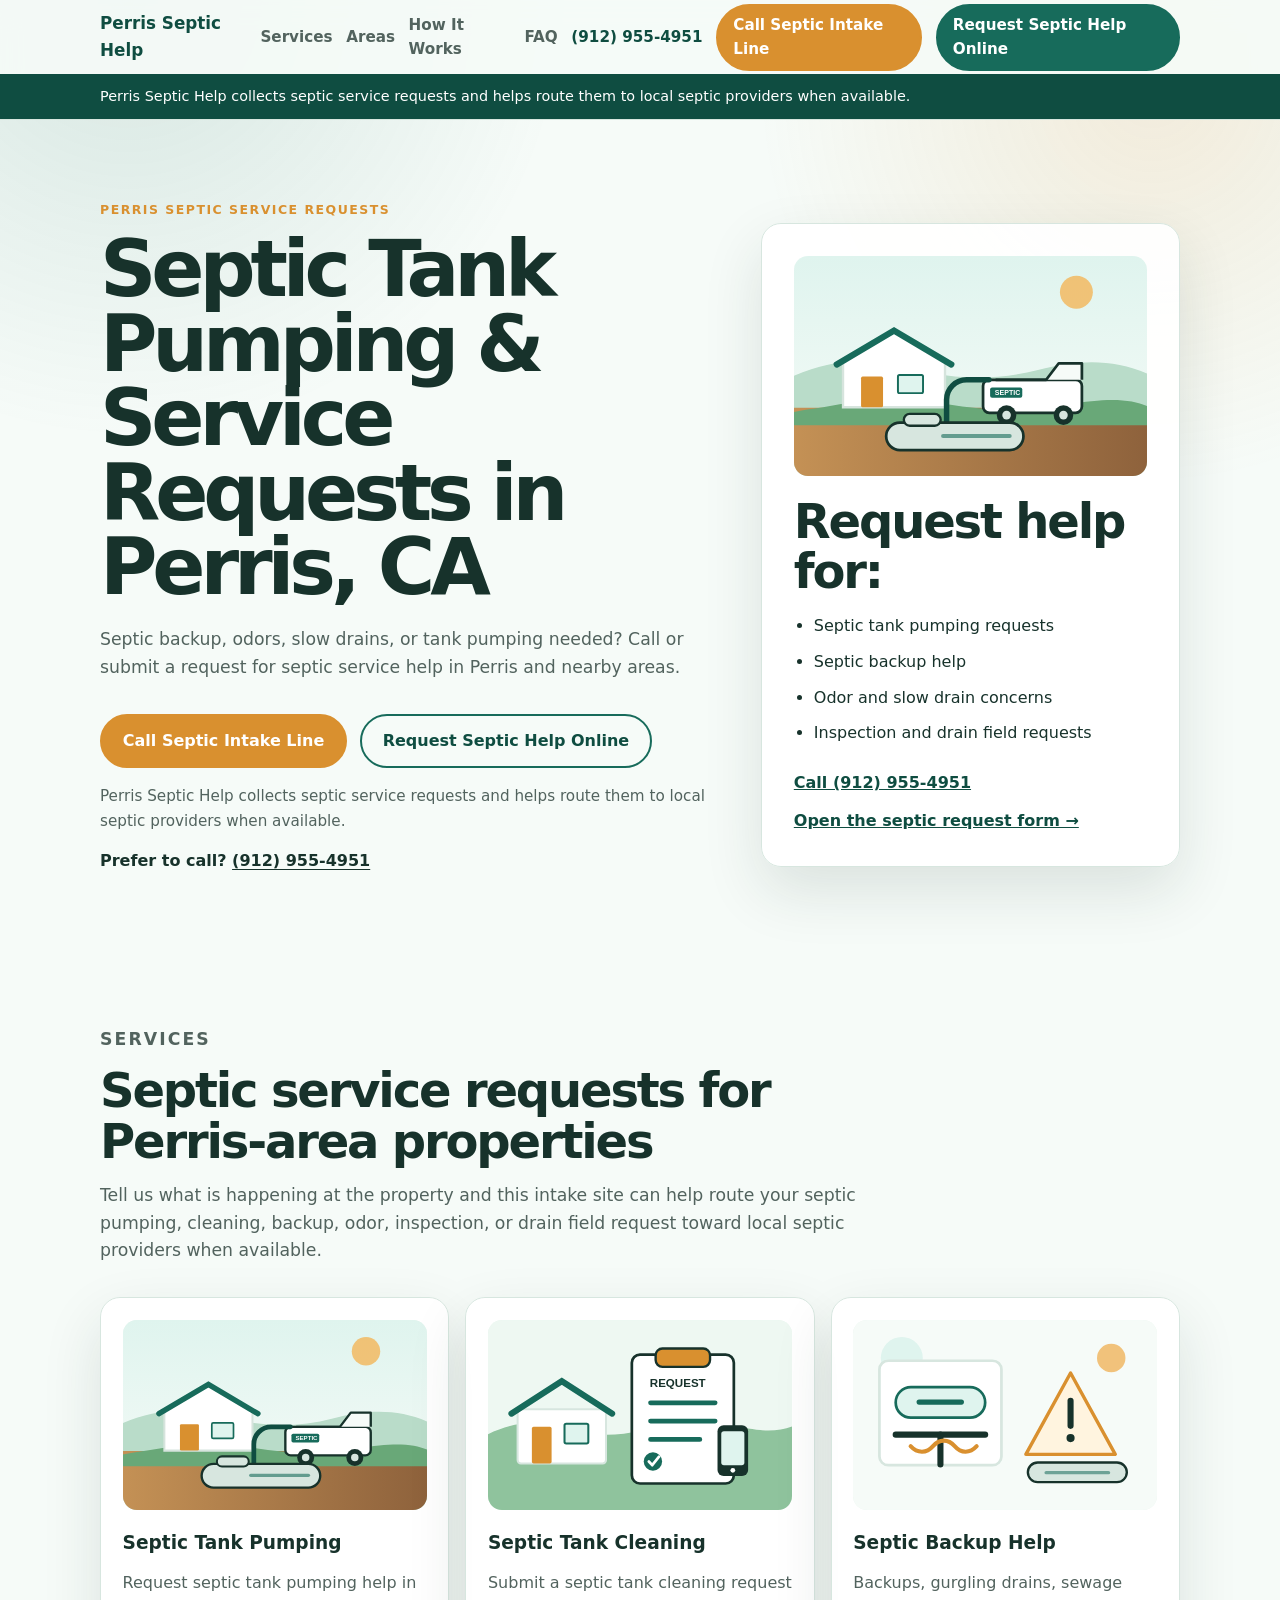
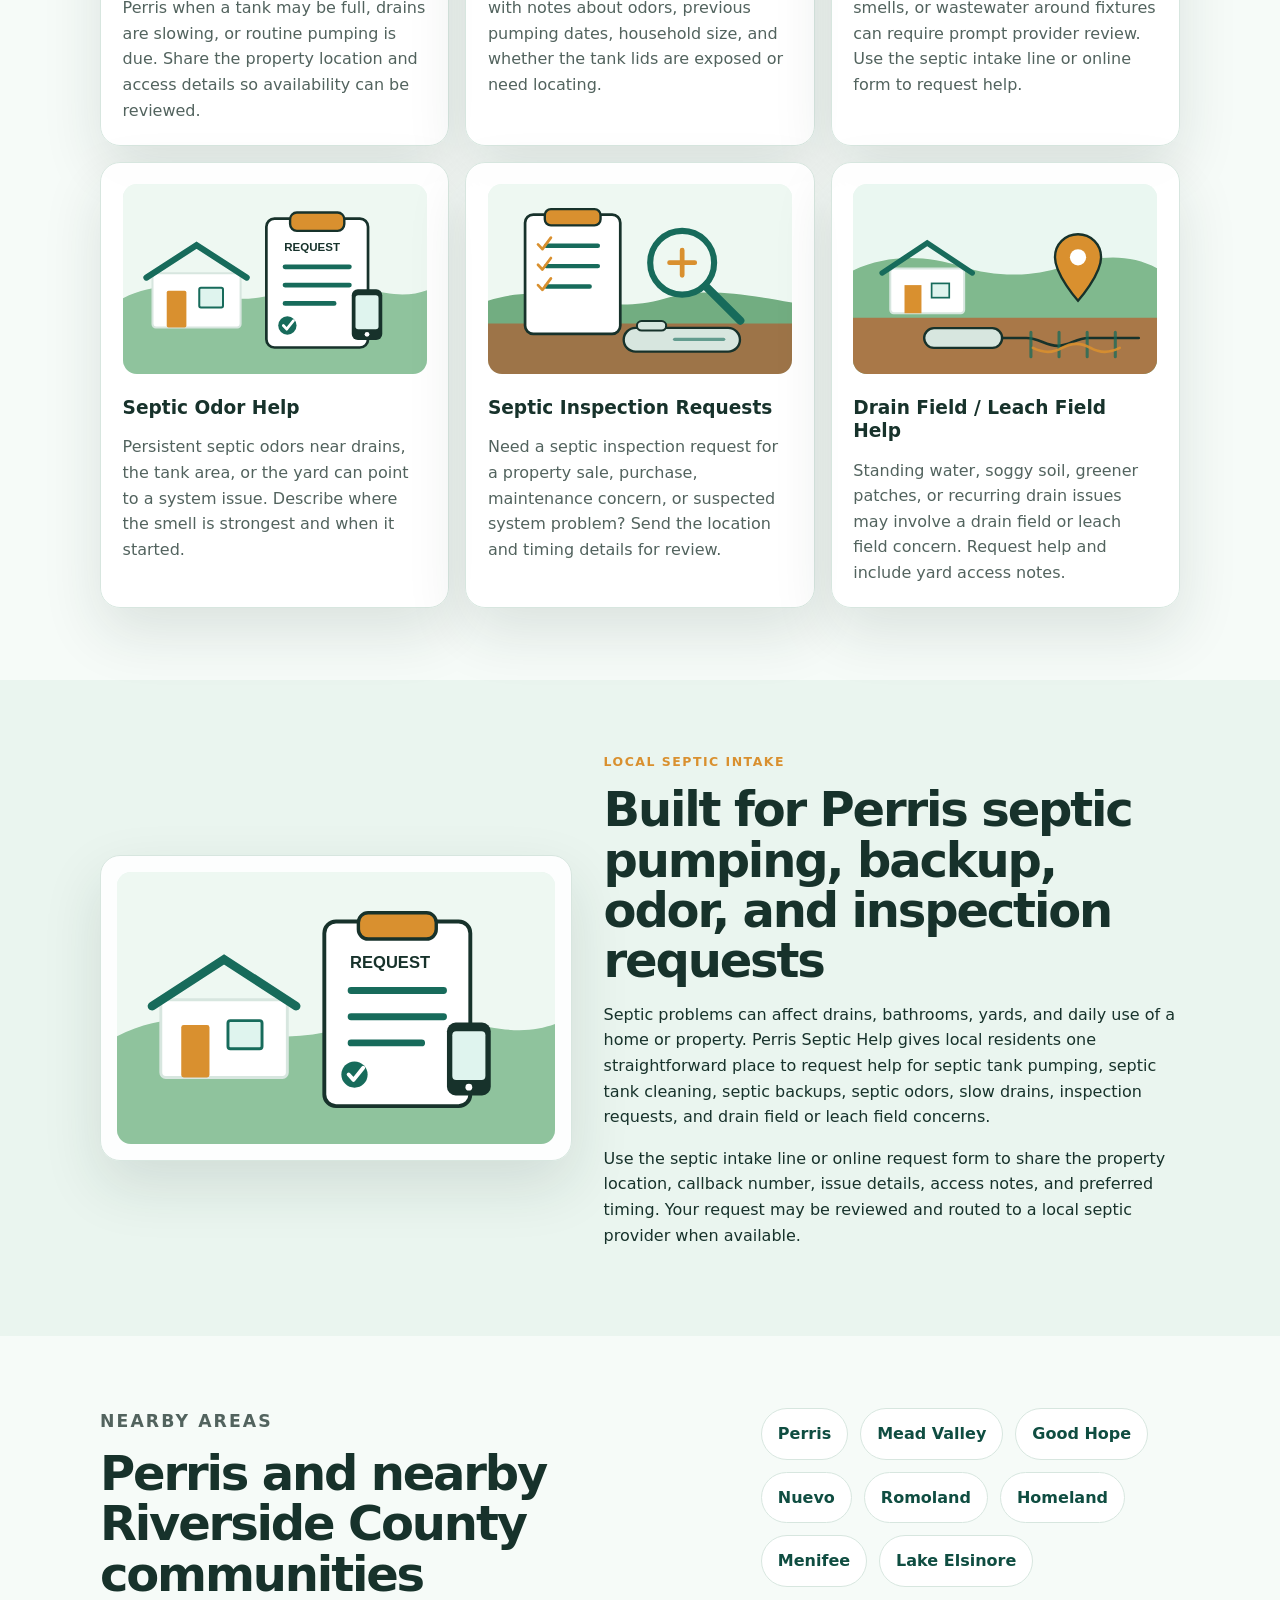
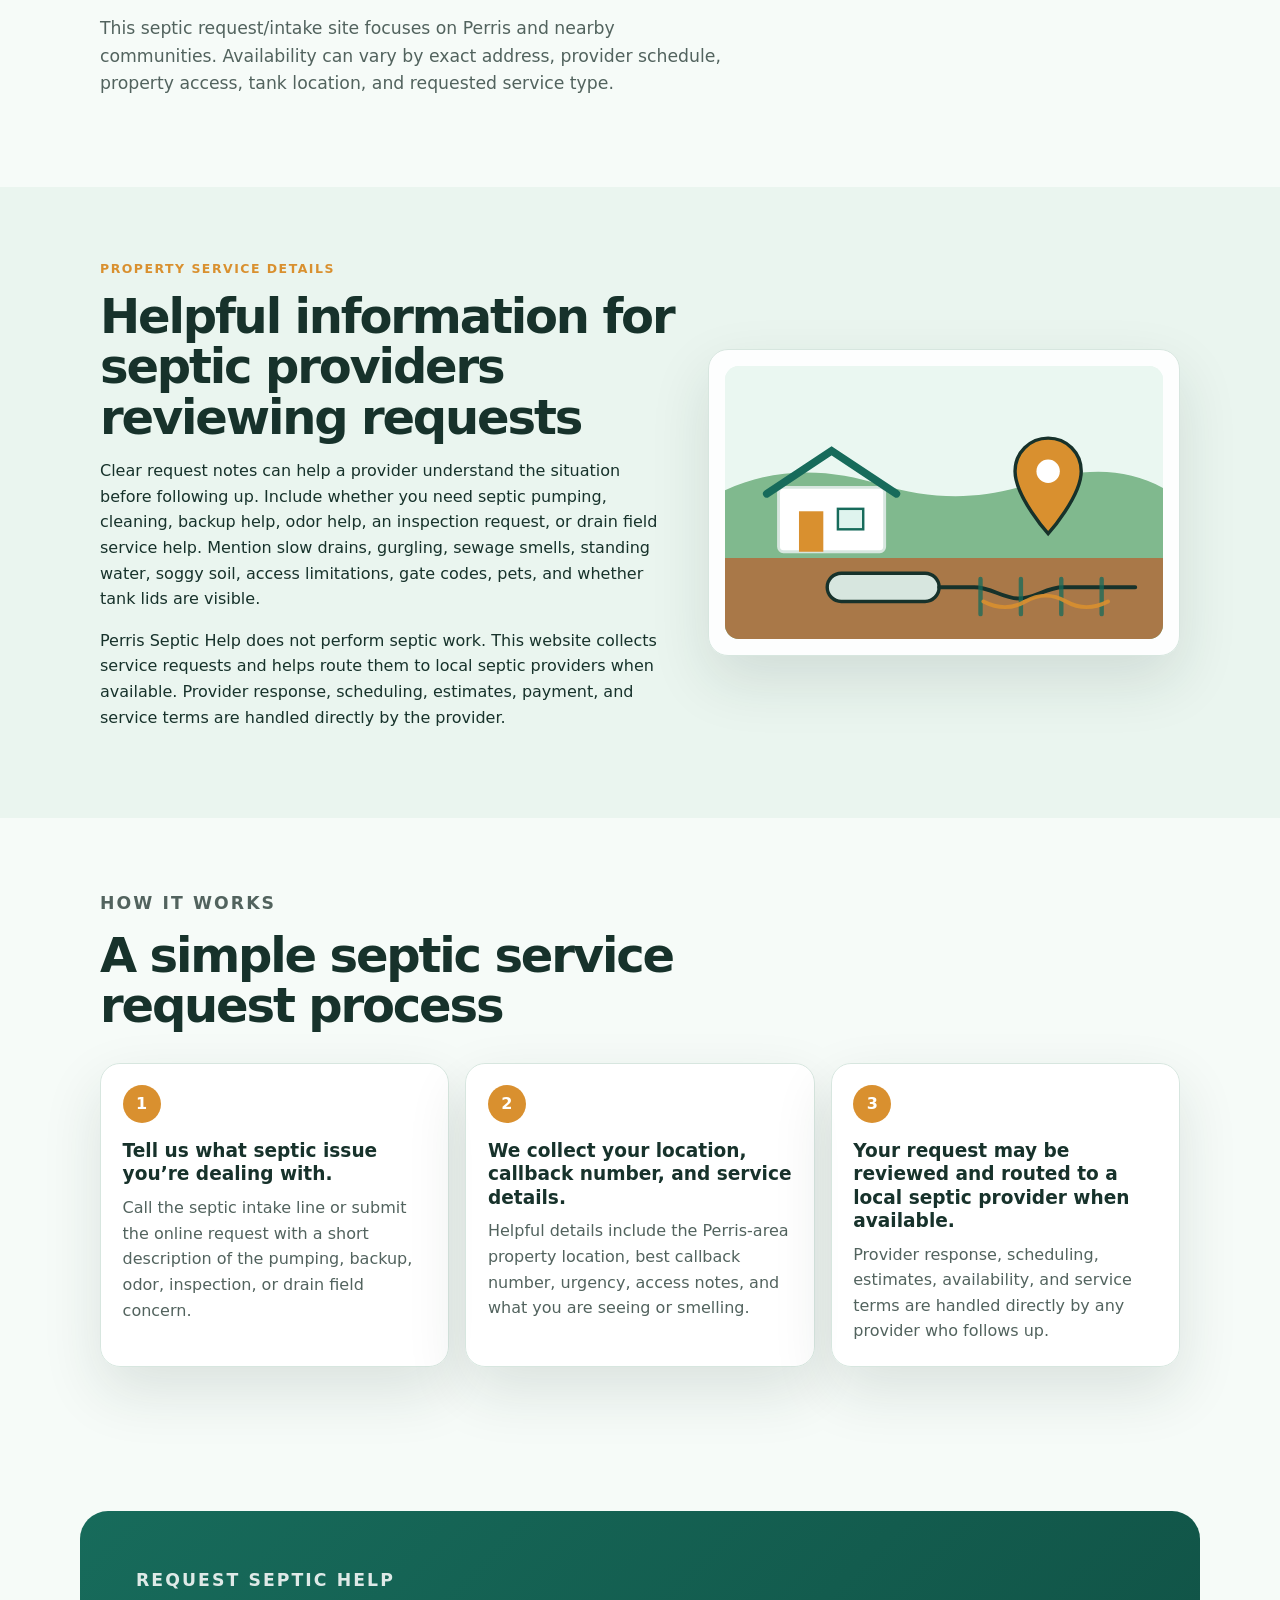
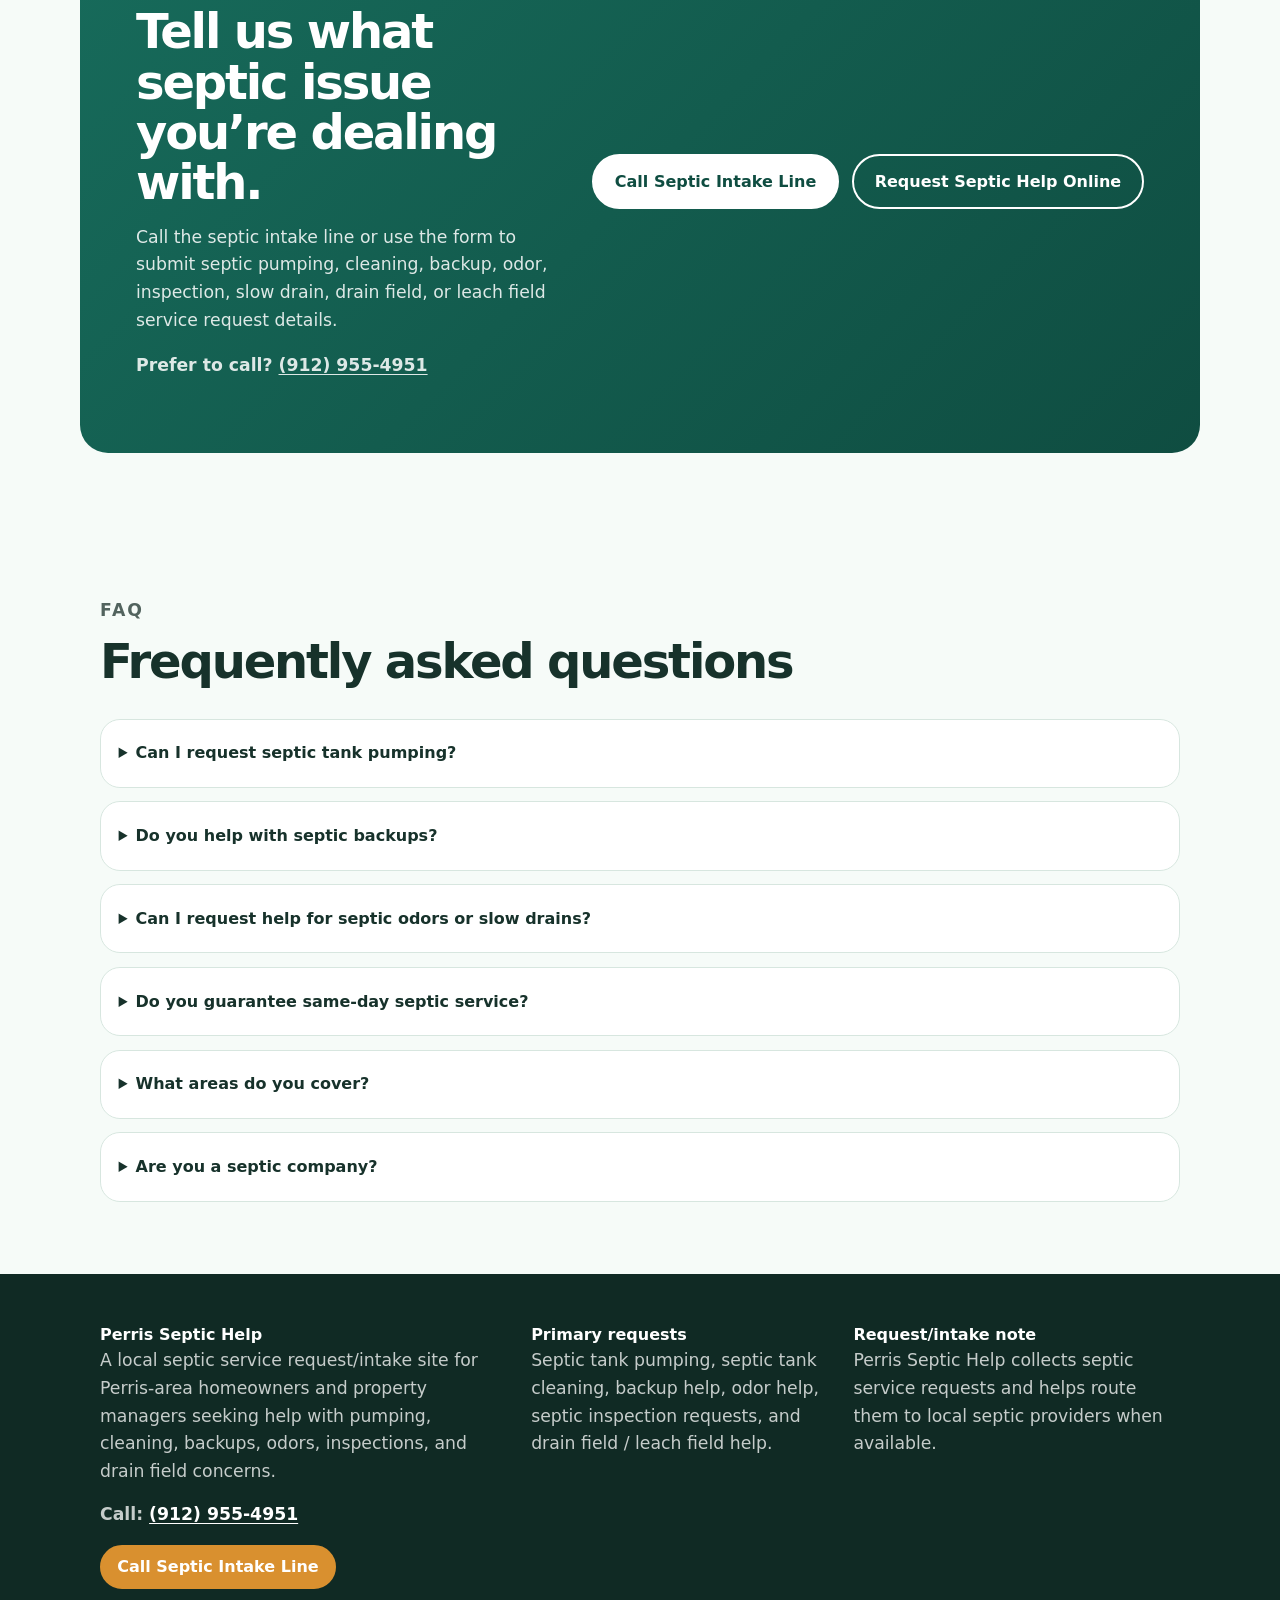
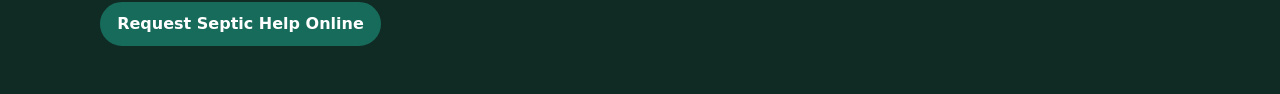
==== index.html @ e98cd709 "Update index.html" ====
<!doctype html>
<html lang="en">
  <head>
    <meta charset="utf-8" />
    <meta name="viewport" content="width=device-width, initial-scale=1" />
    <title>Perris Septic Help | Septic Tank Pumping & Service Requests</title>
    <meta
      name="description"
      content="Need septic tank service help in Perris, CA? Request help for septic pumping, septic backups, odors, inspections, drain field issues, and local septic service needs."
    />
    <meta property="og:title" content="Perris Septic Help | Septic Tank Pumping & Service Requests" />
    <meta
      property="og:description"
      content="Request septic tank pumping, septic backup help, odor support, inspections, and drain field service help in Perris, CA and nearby areas."
    />
    <meta property="og:type" content="website" />
    <link rel="stylesheet" href="styles.css" />
    <meta name="google-site-verification" content="[PASTE THE META TAG HERE]" />
  </head>
  <body>
    <a class="skip-link" href="#main-content">Skip to content</a>
    <header class="site-header">
      <nav class="nav container" aria-label="Main navigation">
        <a class="brand" href="/" data-site-name>Perris Septic Help</a>
        <button class="nav-toggle" type="button" aria-expanded="false" aria-controls="nav-menu">
          <span class="sr-only">Toggle navigation</span>
          <span></span>
          <span></span>
          <span></span>
        </button>
        <div class="nav-menu" id="nav-menu">
          <a href="/#services">Services</a>
          <a href="/#areas">Areas</a>
          <a href="/#how-it-works">How It Works</a>
          <a href="/#faq">FAQ</a>
          <a class="nav-phone" data-phone-link href="tel:+19516251510" data-phone-display>(912) 955-4951</a>
          <a class="button button-small button-call" data-phone-link href="tel:+19516251510">Call Septic Intake Line</a>
          <a class="button button-small" data-cta-link href="https://tally.so/r/Me8xZp">Request Septic Help Online</a>
        </div>
      </nav>
      <div class="top-disclaimer" role="note">
        <div class="container" data-disclaimer>
          Perris Septic Help collects septic service requests and helps route them to local septic providers when available.
        </div>
      </div>
    </header>

    <main id="main-content">
      <section class="hero" id="top">
        <div class="container hero-grid">
          <div class="hero-copy">
            <p class="eyebrow" data-service-eyebrow>Perris septic service requests</p>
            <h1 data-hero-title>Septic Tank Pumping & Service Requests in Perris, CA</h1>
            <p class="hero-text" data-hero-text>
              Septic backup, odors, slow drains, or tank pumping needed? Call or submit a request for septic service help in Perris and nearby areas.
            </p>
            <div class="hero-actions">
              <a class="button button-call" data-phone-link href="tel:+19516251510">Call Septic Intake Line</a>
              <a class="button button-secondary" data-cta-link href="https://tally.so/r/Me8xZp">Request Septic Help Online</a>
            </div>
            <p class="microcopy">Perris Septic Help collects septic service requests and helps route them to local septic providers when available.</p>
            <p class="phone-inline">Prefer to call? <a data-phone-link href="tel:+19516251510" data-phone-display>(912) 955-4951</a></p>
          </div>
          <aside class="hero-card" aria-label="Septic request summary">
            <img class="card-image" src="assets/septic-tank-pumping-perris.svg" alt="septic tank pumping in Perris CA" />
            <h2>Request help for:</h2>
            <ul data-hero-bullets>
              <li>Septic tank pumping requests</li>
              <li>Septic backup help</li>
              <li>Odor and slow drain concerns</li>
              <li>Inspection and drain field requests</li>
            </ul>
            <div class="card-actions">
              <a class="text-link" data-phone-link href="tel:+19516251510">Call (912) 955-4951</a>
              <a class="text-link" data-cta-link href="https://tally.so/r/Me8xZp">Open the septic request form →</a>
            </div>
          </aside>
        </div>
      </section>

      <section class="section" id="services">
        <div class="container">
          <div class="section-heading">
            <p class="eyebrow">Services</p>
            <h2>Septic service requests for Perris-area properties</h2>
            <p>
              Tell us what is happening at the property and this intake site can help route your septic pumping, cleaning, backup, odor, inspection, or drain field request toward local septic providers when available.
            </p>
          </div>
          <div class="cards" data-problems></div>
        </div>
      </section>

      <section class="section section-muted">
        <div class="container content-grid">
          <div class="image-panel">
            <img src="assets/septic-service-request-perris.svg" alt="septic service request in Perris for rural residential property service" />
          </div>
          <div>
            <p class="eyebrow">Local septic intake</p>
            <h2>Built for Perris septic pumping, backup, odor, and inspection requests</h2>
            <p>
              Septic problems can affect drains, bathrooms, yards, and daily use of a home or property. Perris Septic Help gives local residents one straightforward place to request help for septic tank pumping, septic tank cleaning, septic backups, septic odors, slow drains, inspection requests, and drain field or leach field concerns.
            </p>
            <p>
              Use the septic intake line or online request form to share the property location, callback number, issue details, access notes, and preferred timing. Your request may be reviewed and routed to a local septic provider when available.
            </p>
          </div>
        </div>
      </section>

      <section class="section" id="areas">
        <div class="container split">
          <div>
            <p class="eyebrow">Nearby areas</p>
            <h2>Perris and nearby Riverside County communities</h2>
            <p>
              This septic request/intake site focuses on Perris and nearby communities. Availability can vary by exact address, provider schedule, property access, tank location, and requested service type.
            </p>
          </div>
          <div class="area-list" data-service-areas></div>
        </div>
      </section>

      <section class="section section-muted">
        <div class="container content-grid reverse">
          <div>
            <p class="eyebrow">Property service details</p>
            <h2>Helpful information for septic providers reviewing requests</h2>
            <p>
              Clear request notes can help a provider understand the situation before following up. Include whether you need septic pumping, cleaning, backup help, odor help, an inspection request, or drain field service help. Mention slow drains, gurgling, sewage smells, standing water, soggy soil, access limitations, gate codes, pets, and whether tank lids are visible.
            </p>
            <p>
              Perris Septic Help does not perform septic work. This website collects service requests and helps route them to local septic providers when available. Provider response, scheduling, estimates, payment, and service terms are handled directly by the provider.
            </p>
          </div>
          <div class="image-panel">
            <img src="assets/drain-field-service-help.svg" alt="drain field service help for Perris septic requests" />
          </div>
        </div>
      </section>

      <section class="section" id="how-it-works">
        <div class="container">
          <div class="section-heading">
            <p class="eyebrow">How It Works</p>
            <h2>A simple septic service request process</h2>
          </div>
          <div class="steps" data-steps></div>
        </div>
      </section>

      <section class="cta-section" id="request-help">
        <div class="container cta-panel">
          <div>
            <p class="eyebrow">Request septic help</p>
            <h2>Tell us what septic issue you’re dealing with.</h2>
            <p>
              Call the septic intake line or use the form to submit septic pumping, cleaning, backup, odor, inspection, slow drain, drain field, or leach field service request details.
            </p>
            <p class="cta-phone-note">Prefer to call? <a data-phone-link href="tel:+19516251510" data-phone-display>(912) 955-4951</a></p>
          </div>
          <div class="cta-actions">
            <a class="button button-light" data-phone-link href="tel:+19516251510">Call Septic Intake Line</a>
            <a class="button button-light button-outline-light" data-cta-link href="https://tally.so/r/Me8xZp">Request Septic Help Online</a>
          </div>
        </div>
      </section>

      <section class="section" id="faq">
        <div class="container">
          <div class="section-heading">
            <p class="eyebrow">FAQ</p>
            <h2>Frequently asked questions</h2>
          </div>
          <div class="faq-list" data-faq></div>
        </div>
      </section>
    </main>

    <footer class="site-footer">
      <div class="container footer-grid">
        <div>
          <strong data-site-name>Perris Septic Help</strong>
          <p data-footer-description>
            A local septic service request/intake site for Perris-area homeowners and property managers seeking help with pumping, cleaning, backups, odors, inspections, and drain field concerns.
          </p>
          <p class="footer-phone">Call: <a data-phone-link href="tel:+19516251510" data-phone-display>(912) 955-4951</a></p>
          <div class="footer-actions">
            <a class="button button-small button-call" data-phone-link href="tel:+19516251510">Call Septic Intake Line</a>
            <a class="button button-small" data-cta-link href="https://tally.so/r/Me8xZp">Request Septic Help Online</a>
          </div>
        </div>
        <div>
          <strong>Primary requests</strong>
          <p>Septic tank pumping, septic tank cleaning, backup help, odor help, septic inspection requests, and drain field / leach field help.</p>
        </div>
        <div>
          <strong>Request/intake note</strong>
          <p data-disclaimer>
            Perris Septic Help collects septic service requests and helps route them to local septic providers when available.
          </p>
        </div>
      </div>
    </footer>

    <script src="config.js"></script>
    <script src="script.js"></script>
  </body>
</html>
---- styles.css ----
:root {
  --background: #f6fbf8;
  --surface: #ffffff;
  --surface-muted: #eaf5ef;
  --text: #17322b;
  --muted: #52635e;
  --primary: #176b5b;
  --primary-dark: #0f4d41;
  --accent: #d9902f;
  --border: #d7e6df;
  --shadow: 0 24px 60px rgba(23, 50, 43, 0.12);
  --radius: 20px;
  color-scheme: light;
}

* {
  box-sizing: border-box;
}

html {
  scroll-behavior: smooth;
}

body {
  margin: 0;
  font-family: Inter, ui-sans-serif, system-ui, -apple-system, BlinkMacSystemFont, "Segoe UI", sans-serif;
  color: var(--text);
  background: var(--background);
  line-height: 1.6;
}

body::before {
  background:
    radial-gradient(circle at 10% 0%, rgba(23, 107, 91, 0.14), transparent 30%),
    radial-gradient(circle at 90% 10%, rgba(217, 144, 47, 0.14), transparent 28%);
  content: "";
  inset: 0;
  pointer-events: none;
  position: fixed;
  z-index: -1;
}

a {
  color: inherit;
}

.container {
  margin: 0 auto;
  max-width: 1120px;
  padding: 0 1.25rem;
}

.skip-link {
  background: var(--primary-dark);
  color: #fff;
  left: 1rem;
  padding: 0.75rem 1rem;
  position: absolute;
  top: -100px;
  z-index: 20;
}

.skip-link:focus {
  top: 1rem;
}

.site-header {
  background: rgba(246, 251, 248, 0.9);
  backdrop-filter: blur(14px);
  border-bottom: 1px solid var(--border);
  position: sticky;
  top: 0;
  z-index: 10;
}

.nav {
  align-items: center;
  display: flex;
  justify-content: space-between;
  min-height: 74px;
  position: relative;
}

.brand {
  color: var(--primary-dark);
  font-size: 1.05rem;
  font-weight: 800;
  text-decoration: none;
}

.nav-menu {
  align-items: center;
  display: flex;
  gap: 0.85rem;
}

.nav-menu a {
  color: var(--muted);
  font-size: 0.95rem;
  font-weight: 700;
  text-decoration: none;
}

.nav-menu a:hover {
  color: var(--primary);
}

.nav-phone {
  color: var(--primary-dark) !important;
  font-weight: 900 !important;
  white-space: nowrap;
}

.nav-toggle {
  background: transparent;
  border: 0;
  display: none;
  padding: 0.5rem;
}

.nav-toggle span:not(.sr-only) {
  background: var(--text);
  display: block;
  height: 2px;
  margin: 5px 0;
  width: 24px;
}

.sr-only {
  height: 1px;
  margin: -1px;
  overflow: hidden;
  position: absolute;
  width: 1px;
}

.top-disclaimer {
  background: var(--primary-dark);
  color: #fff;
  font-size: 0.9rem;
  padding: 0.7rem 0;
}

.hero {
  padding: 5rem 0 4rem;
}

.hero-grid,
.split,
.footer-grid {
  display: grid;
  gap: 2rem;
  grid-template-columns: 1.2fr 0.8fr;
}

.hero-copy {
  align-self: center;
}

.eyebrow {
  color: var(--accent);
  font-size: 0.78rem;
  font-weight: 900;
  letter-spacing: 0.12em;
  margin: 0 0 0.75rem;
  text-transform: uppercase;
}

h1,
h2,
h3,
p {
  margin-top: 0;
}

h1 {
  font-size: clamp(2.4rem, 7vw, 4.9rem);
  letter-spacing: -0.065em;
  line-height: 0.95;
  margin-bottom: 1.35rem;
}

h2 {
  font-size: clamp(1.9rem, 4vw, 3rem);
  letter-spacing: -0.045em;
  line-height: 1.05;
  margin-bottom: 1rem;
}

h3 {
  font-size: 1.16rem;
  line-height: 1.25;
  margin-bottom: 0.6rem;
}

.hero-text,
.section-heading p,
.split p,
.cta-panel p,
.footer-grid p {
  color: var(--muted);
  font-size: 1.08rem;
}

.hero-actions {
  display: flex;
  flex-wrap: wrap;
  gap: 0.8rem;
  margin: 2rem 0 1rem;
}

.button {
  align-items: center;
  background: var(--primary);
  border: 2px solid var(--primary);
  border-radius: 999px;
  color: #fff;
  display: inline-flex;
  font-weight: 800;
  justify-content: center;
  min-height: 48px;
  padding: 0.78rem 1.3rem;
  text-decoration: none;
  transition: transform 180ms ease, background 180ms ease;
}

.button:hover {
  background: var(--primary-dark);
  transform: translateY(-1px);
}

.button-secondary {
  background: transparent;
  color: var(--primary-dark);
}

.button-light {
  background: #fff;
  border-color: #fff;
  color: var(--primary-dark);
  flex-shrink: 0;
}

.button-outline-light {
  background: transparent;
  color: #fff;
}

.button-outline-light:hover {
  background: rgba(255, 255, 255, 0.12);
}

.button-small {
  color: #fff !important;
  min-height: 38px;
  padding: 0.45rem 0.95rem;
}

.button-call {
  background: var(--accent);
  border-color: var(--accent);
}

.button-call:hover {
  background: #bf7922;
}

.microcopy {
  color: var(--muted);
  font-size: 0.95rem;
  max-width: 680px;
}

.phone-inline,
.cta-phone-note,
.footer-phone {
  font-weight: 800;
}

.phone-inline a,
.cta-phone-note a,
.footer-phone a {
  text-decoration: underline;
  text-underline-offset: 0.18em;
}

.hero-card,
.card,
.step,
.faq-item {
  background: rgba(255, 255, 255, 0.92);
  border: 1px solid var(--border);
  border-radius: var(--radius);
  box-shadow: var(--shadow);
}

.hero-card {
  align-self: center;
  padding: 2rem;
}

.hero-card ul {
  margin: 1rem 0 1.5rem;
  padding-left: 1.25rem;
}

.hero-card li {
  margin-bottom: 0.65rem;
}

.text-link {
  color: var(--primary-dark);
  font-weight: 900;
}

.card-actions,
.cta-actions,
.footer-actions {
  display: flex;
  flex-wrap: wrap;
  gap: 0.8rem;
}

.card-actions {
  flex-direction: column;
}

.section {
  padding: 4.5rem 0;
}

.section-muted {
  background: var(--surface-muted);
}

.section-heading {
  margin-bottom: 2rem;
  max-width: 780px;
}

.cards,
.steps {
  display: grid;
  gap: 1rem;
  grid-template-columns: repeat(3, 1fr);
}

.card,
.step {
  padding: 1.35rem;
}

.card p,
.step p,
.faq-item p {
  color: var(--muted);
  margin-bottom: 0;
}

.area-list {
  align-content: start;
  display: flex;
  flex-wrap: wrap;
  gap: 0.75rem;
}

.area-pill {
  background: #fff;
  border: 1px solid var(--border);
  border-radius: 999px;
  color: var(--primary-dark);
  font-weight: 800;
  padding: 0.75rem 1rem;
}

.step-number {
  align-items: center;
  background: var(--accent);
  border-radius: 50%;
  color: #fff;
  display: inline-flex;
  font-weight: 900;
  height: 38px;
  justify-content: center;
  margin-bottom: 1rem;
  width: 38px;
}

.cta-section {
  padding: 4.5rem 0;
}

.cta-panel {
  align-items: center;
  background: linear-gradient(135deg, var(--primary), var(--primary-dark));
  border-radius: 28px;
  color: #fff;
  display: flex;
  gap: 2rem;
  justify-content: space-between;
  padding: clamp(2rem, 5vw, 3.5rem);
}

.cta-panel p,
.cta-panel .eyebrow {
  color: rgba(255, 255, 255, 0.86);
}

.cta-actions {
  flex-shrink: 0;
  justify-content: flex-end;
}

.faq-list {
  display: grid;
  gap: 0.85rem;
}

.faq-item {
  box-shadow: none;
  padding: 0.3rem 1.1rem;
}

.faq-item summary {
  cursor: pointer;
  font-weight: 900;
  padding: 1rem 0;
}

.faq-item p {
  padding-bottom: 1rem;
}

.site-footer {
  background: #102a24;
  color: #fff;
  padding: 3rem 0;
}

.site-footer p {
  color: rgba(255, 255, 255, 0.76);
  margin-bottom: 0;
}

.footer-phone {
  margin-top: 1rem;
}

.footer-actions {
  margin-top: 1rem;
}

@media (max-width: 820px) {
  .nav-toggle {
    display: block;
  }

  .nav-menu {
    background: #fff;
    border: 1px solid var(--border);
    border-radius: 18px;
    box-shadow: var(--shadow);
    display: none;
    flex-direction: column;
    left: 1.25rem;
    padding: 1rem;
    position: absolute;
    right: 1.25rem;
    top: 66px;
  }

  .nav-menu.is-open {
    display: flex;
  }

  .hero {
    padding-top: 3rem;
  }

  .hero-grid,
  .split,
  .footer-grid,
  .cards,
  .steps {
    grid-template-columns: 1fr;
  }

  .cta-panel {
    align-items: stretch;
    flex-direction: column;
  }

  .cta-actions {
    justify-content: flex-start;
  }
}

@media (max-width: 520px) {
  .container {
    padding: 0 1rem;
  }

  .hero-actions,
  .button {
    width: 100%;
  }

  .section,
  .cta-section {
    padding: 3.25rem 0;
  }

  .hero-card {
    padding: 1.4rem;
  }
}

.card-image,
.card-thumb,
.image-panel img {
  border-radius: calc(var(--radius) - 6px);
  display: block;
  height: auto;
  width: 100%;
}

.card-image {
  margin-bottom: 1.25rem;
}

.card-thumb {
  aspect-ratio: 16 / 10;
  background: var(--surface-muted);
  margin-bottom: 1rem;
  object-fit: cover;
}

.service-card {
  display: flex;
  flex-direction: column;
  gap: 0.35rem;
}

.service-card .text-link {
  margin-top: auto;
  padding-top: 0.85rem;
}

.content-grid,
.article-layout {
  align-items: center;
  display: grid;
  gap: 2rem;
  grid-template-columns: 0.9fr 1.1fr;
}

.content-grid.reverse {
  grid-template-columns: 1.1fr 0.9fr;
}

.image-panel,
.article-card,
.sidebar-card {
  background: rgba(255, 255, 255, 0.92);
  border: 1px solid var(--border);
  border-radius: var(--radius);
  box-shadow: var(--shadow);
  padding: 1rem;
}

.image-panel img {
  background: var(--surface-muted);
}

.service-hero {
  padding-bottom: 3rem;
}

.hero-image-panel {
  align-self: center;
}

.article-layout {
  align-items: start;
  grid-template-columns: minmax(0, 1fr) 340px;
}

.article-card,
.sidebar-card {
  padding: clamp(1.25rem, 3vw, 2rem);
}

.article-card p:last-child,
.sidebar-card p:last-child {
  margin-bottom: 0;
}

.sidebar-card {
  position: sticky;
  top: 112px;
}

.link-list {
  margin: 1rem 0 0;
  padding-left: 1.15rem;
}

.link-list li {
  margin-bottom: 0.55rem;
}

.site-footer a {
  color: #fff;
  text-underline-offset: 0.18em;
}

@media (min-width: 821px) {
  .footer-grid {
    grid-template-columns: 1.1fr 0.8fr 0.9fr;
  }
}

@media (max-width: 820px) {
  .content-grid,
  .content-grid.reverse,
  .article-layout {
    grid-template-columns: 1fr;
  }

  .sidebar-card {
    position: static;
  }
}
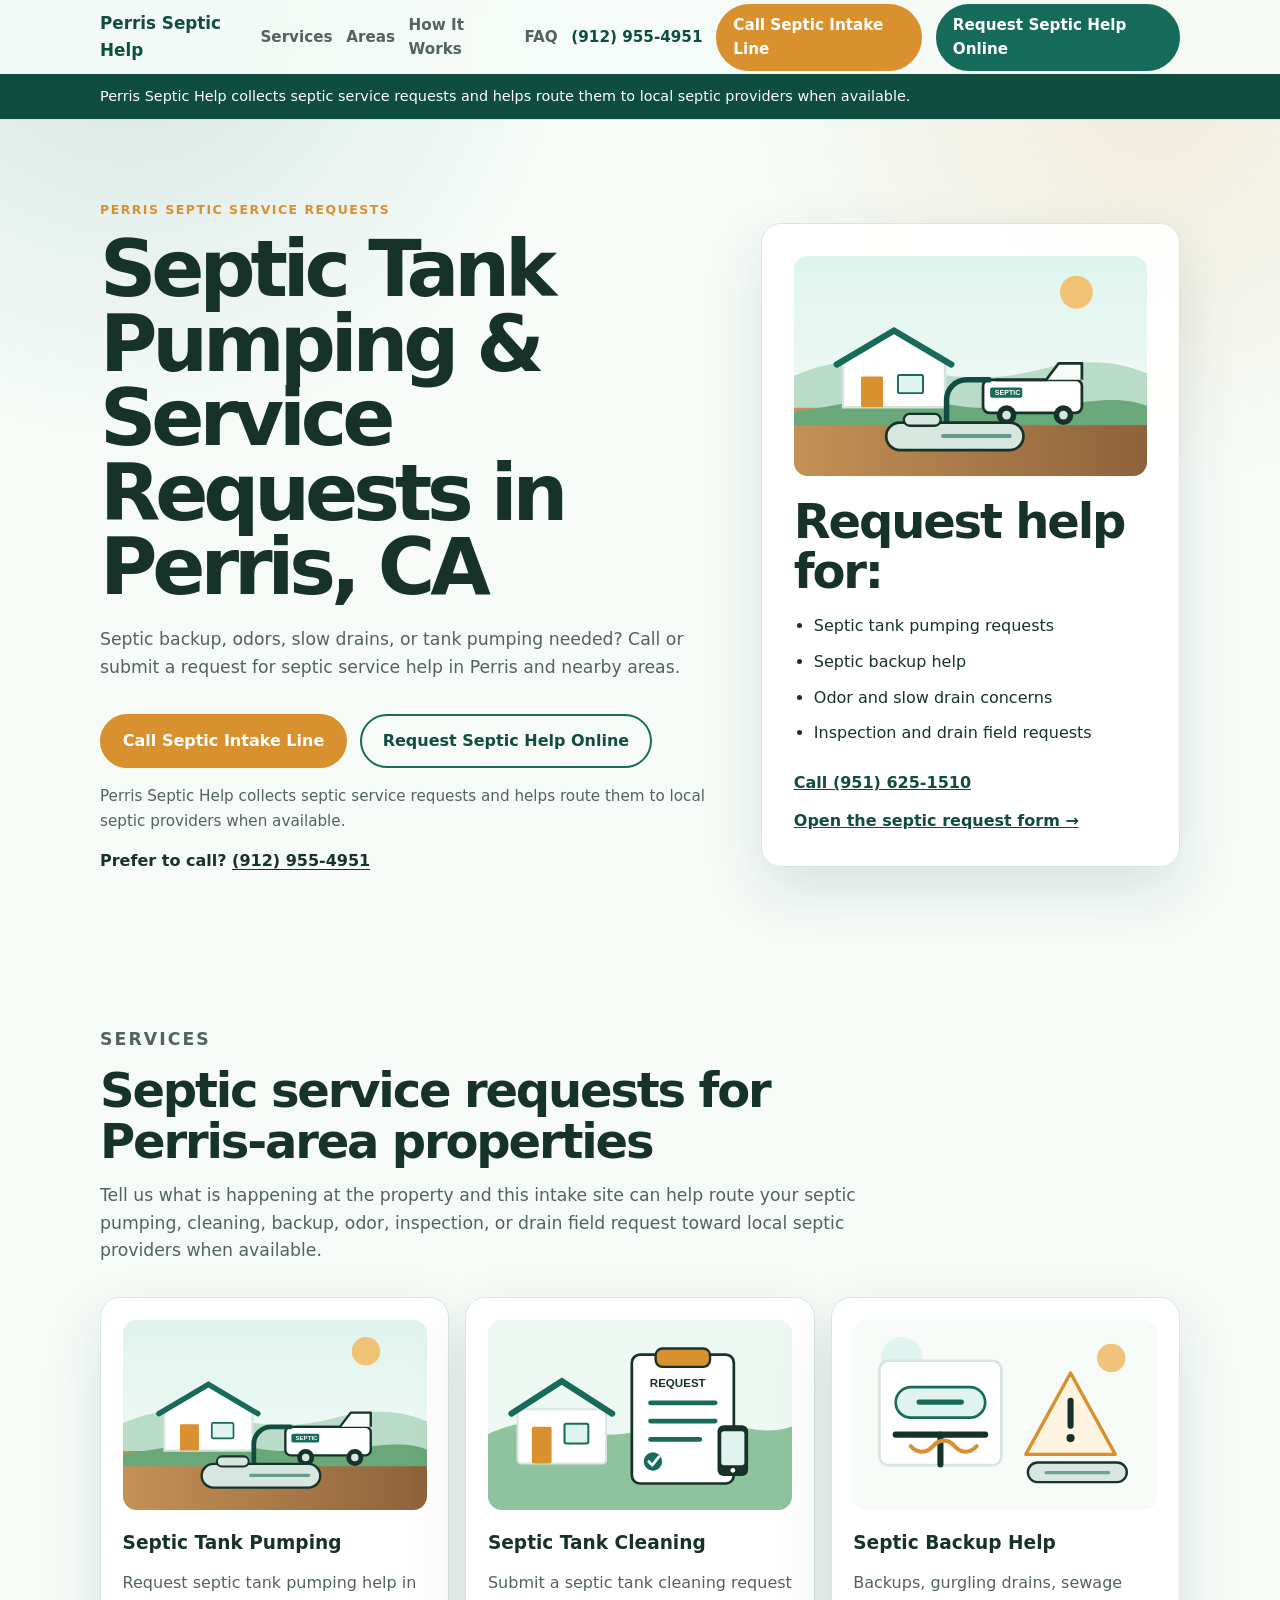
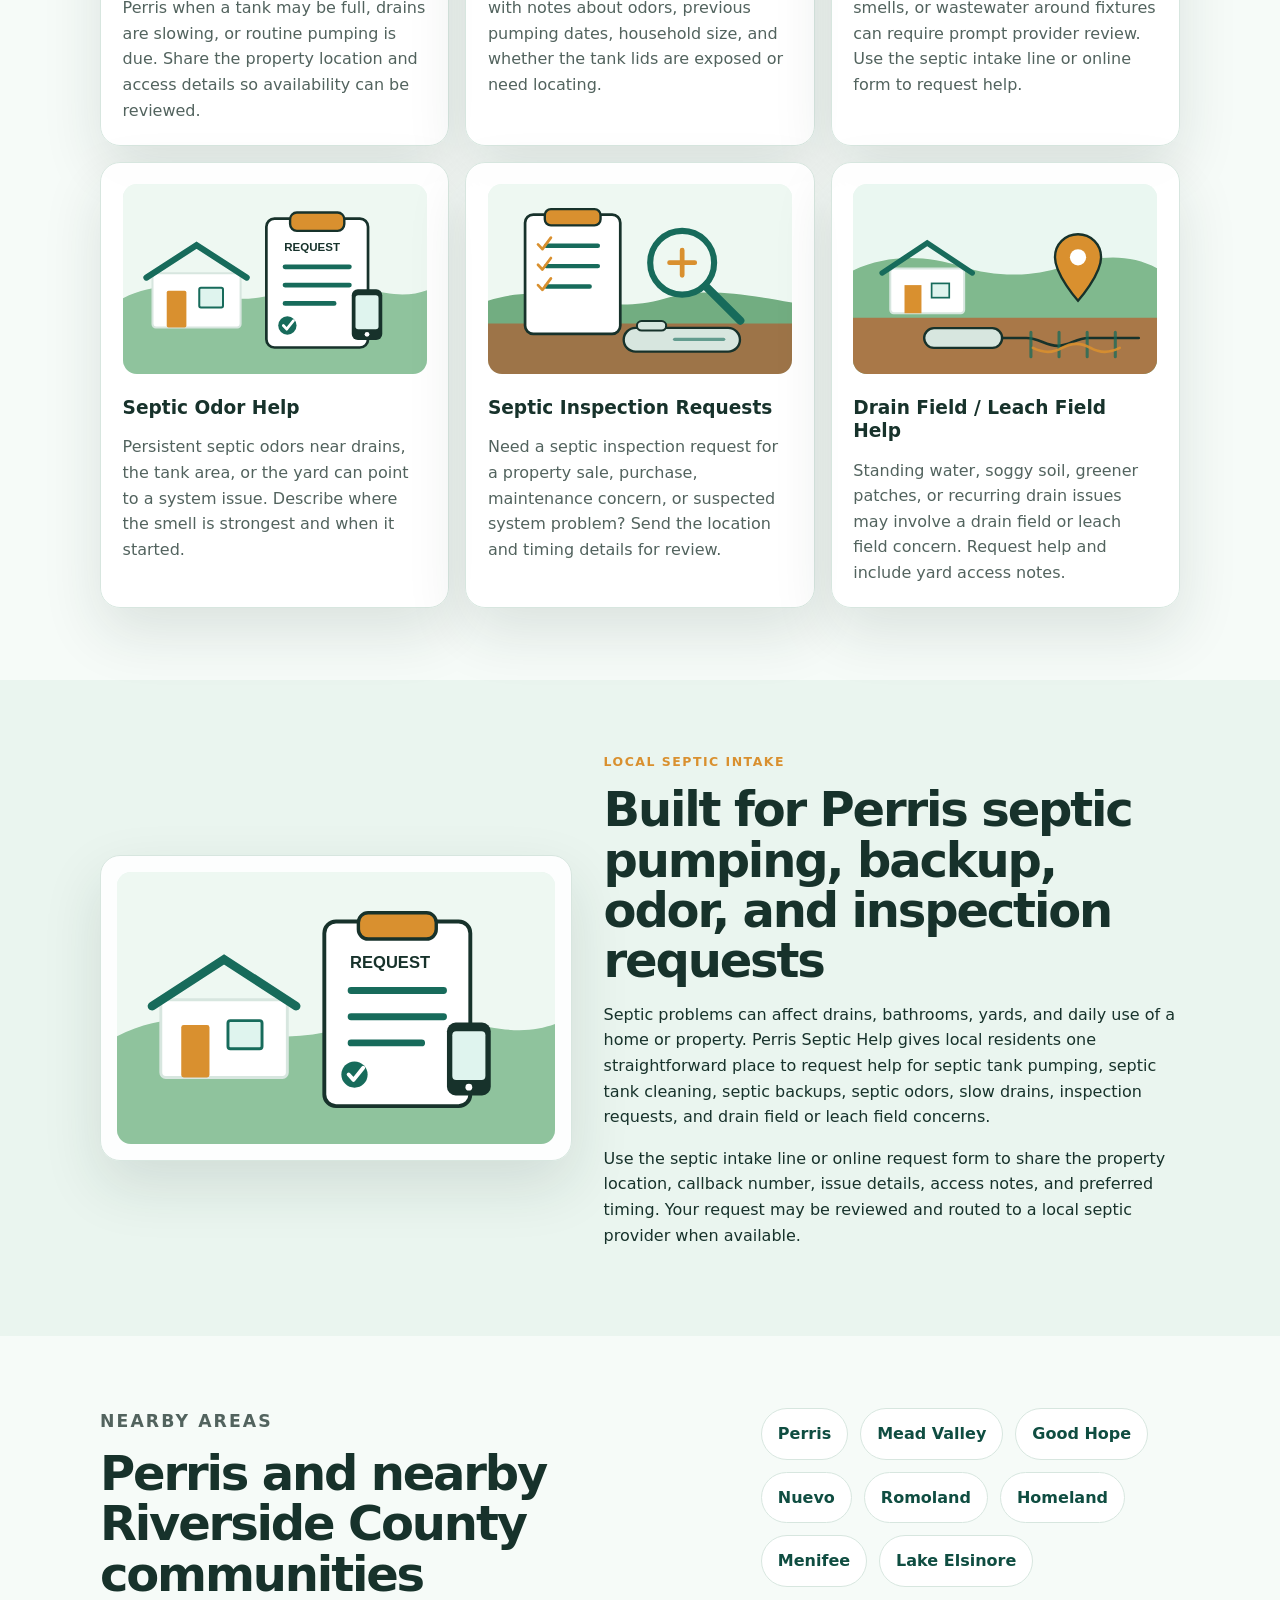
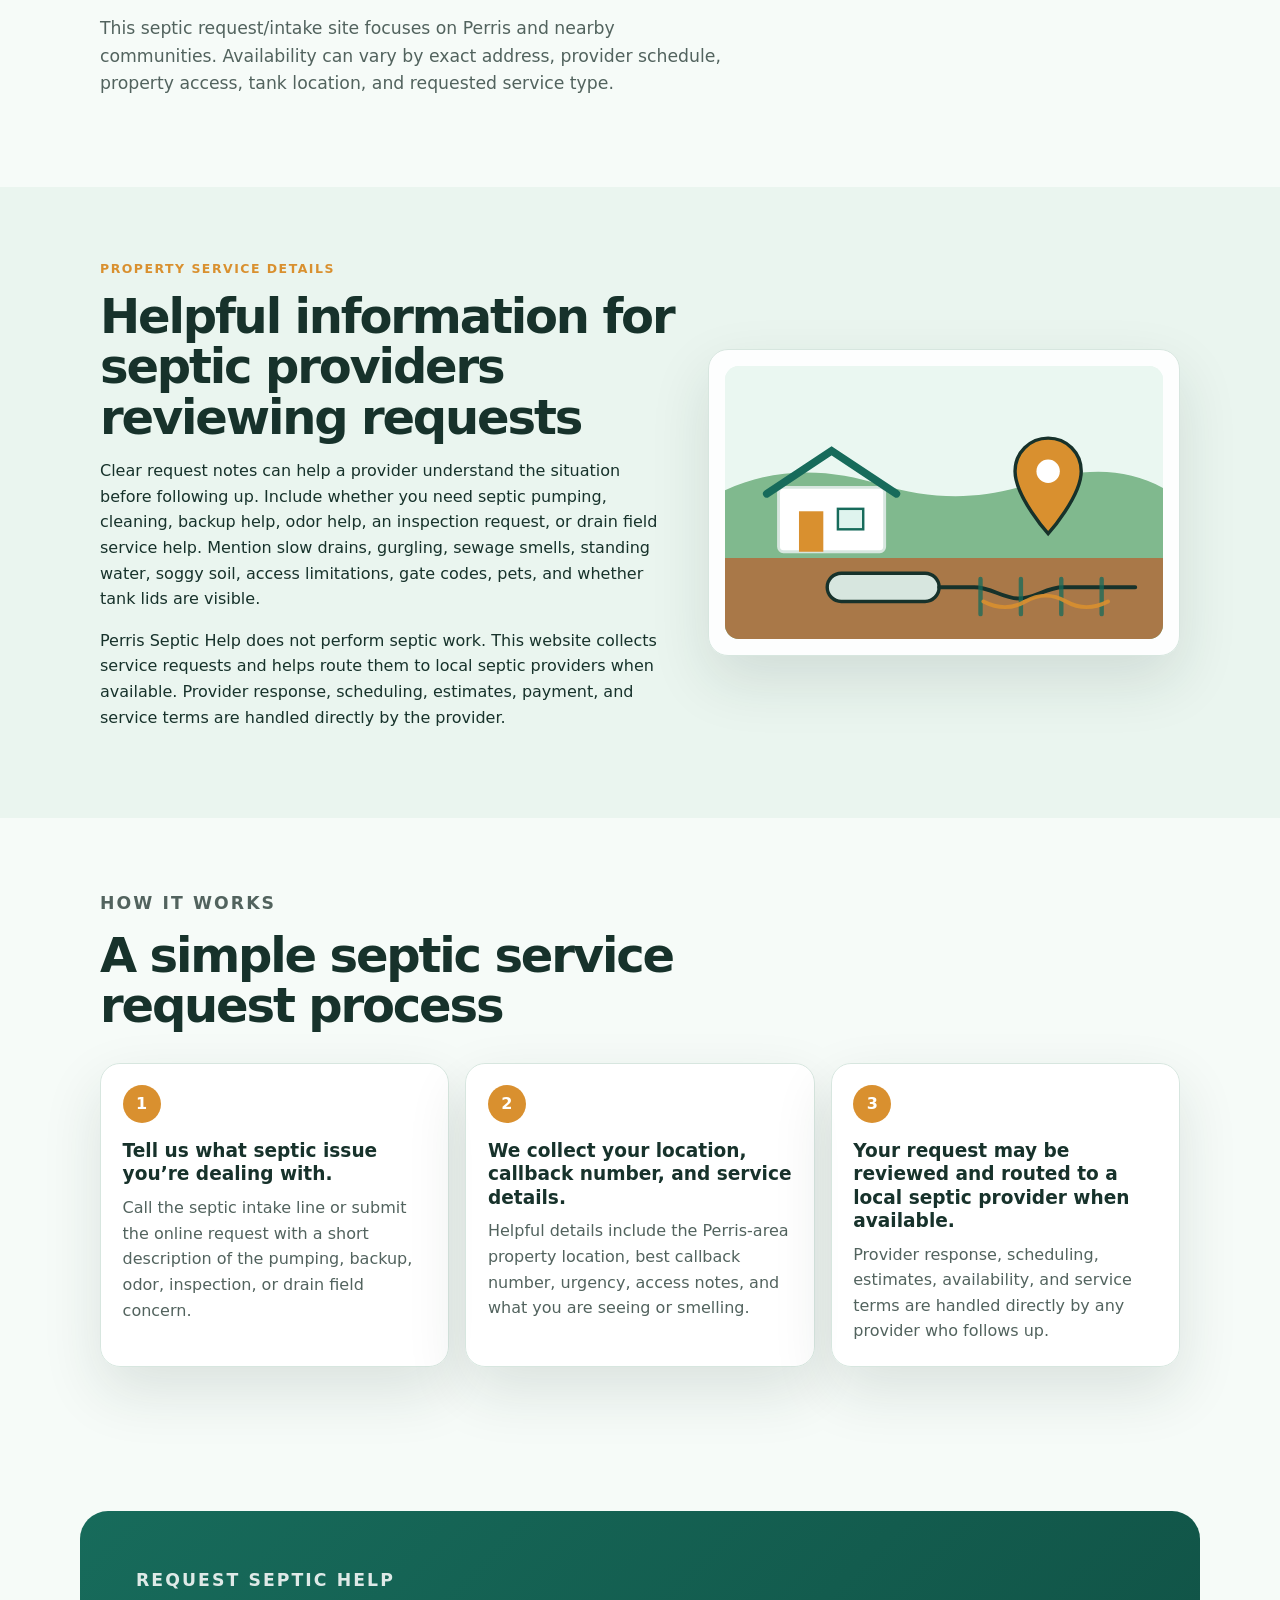
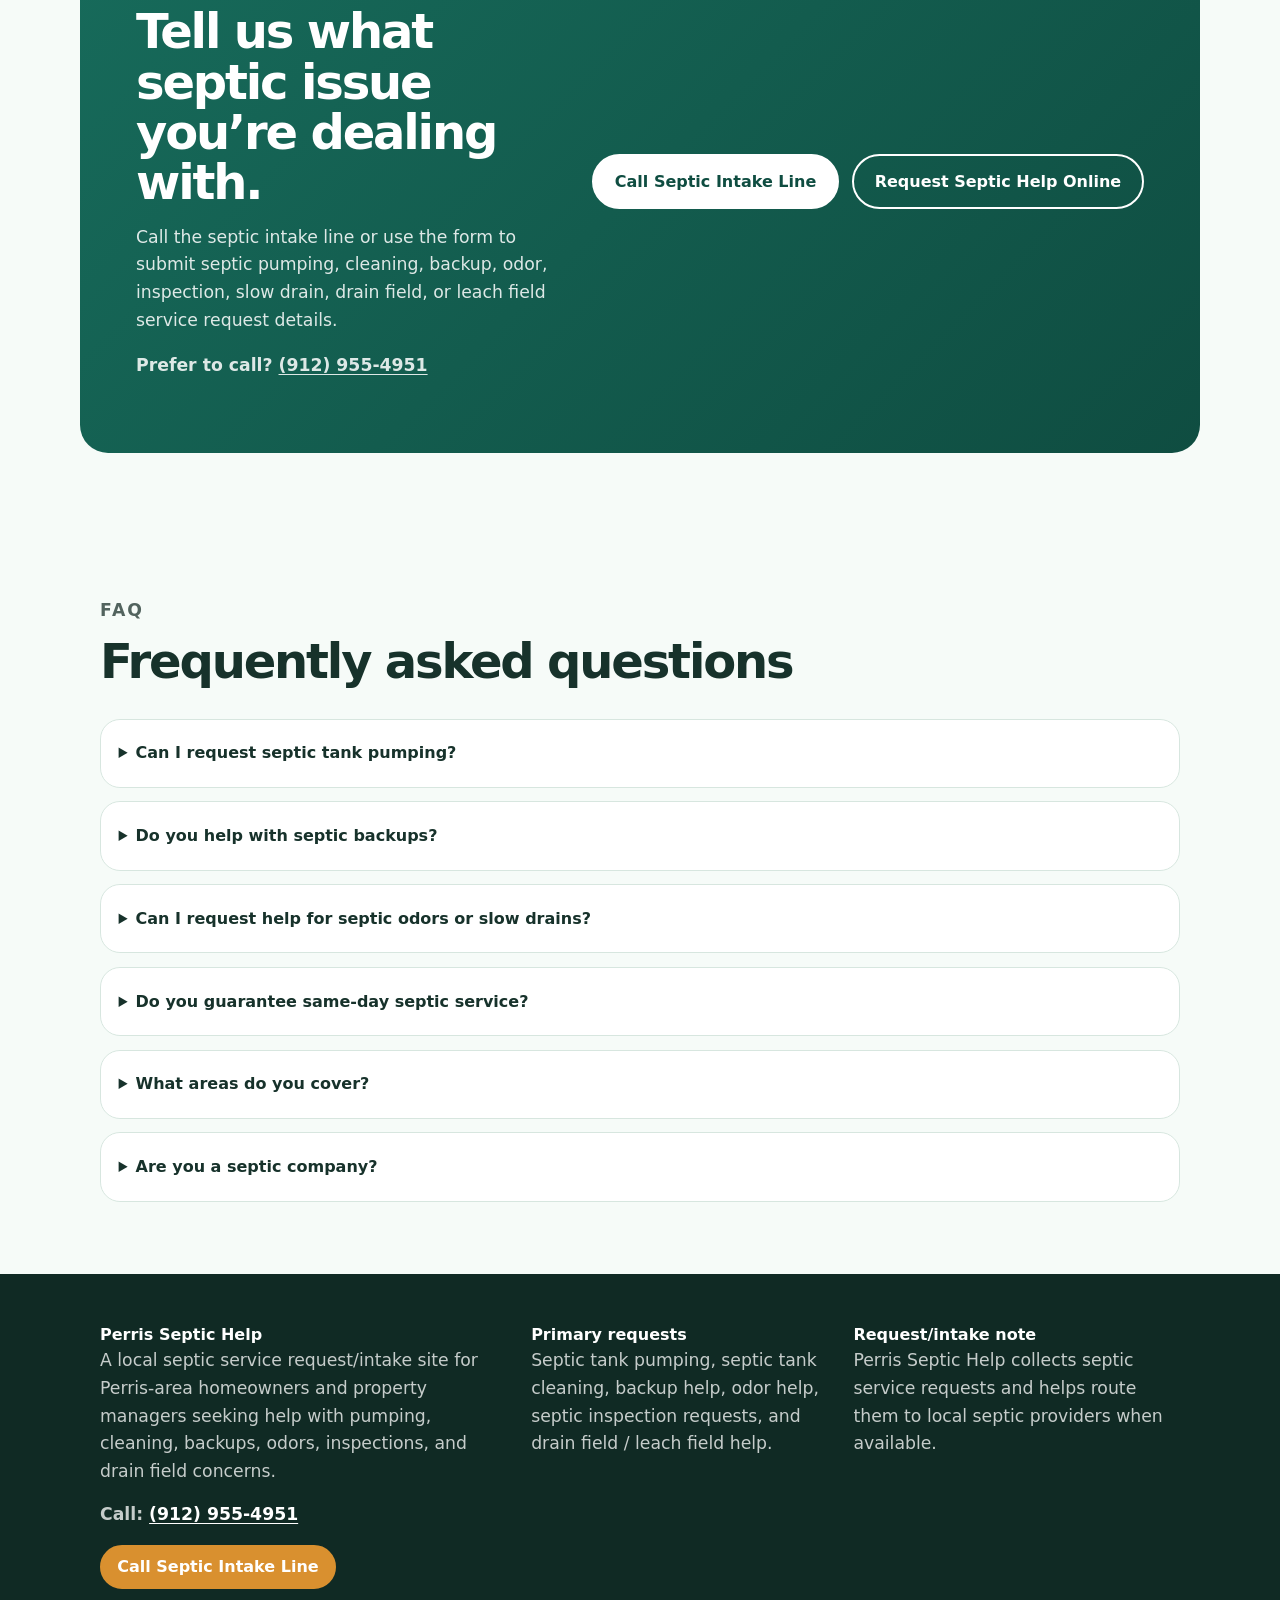
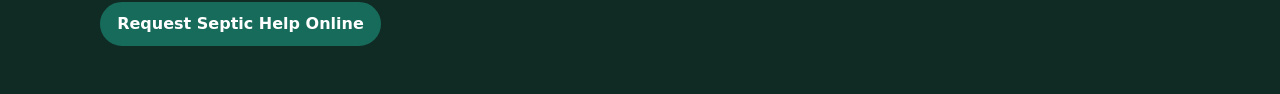
==== commit b1e0c799: "Update index.html" ====
--- a/index.html
+++ b/index.html
@@ -33,7 +33,7 @@
           <a href="/#areas">Areas</a>
           <a href="/#how-it-works">How It Works</a>
           <a href="/#faq">FAQ</a>
-          <a class="nav-phone" data-phone-link href="tel:+19516251510" data-phone-display>(912) 955-4951</a>
+          <a class="nav-phone" data-phone-link href="tel:+19516251510" data-phone-display>(951) 625-1510</a>
           <a class="button button-small button-call" data-phone-link href="tel:+19516251510">Call Septic Intake Line</a>
           <a class="button button-small" data-cta-link href="https://tally.so/r/Me8xZp">Request Septic Help Online</a>
         </div>
@@ -59,7 +59,7 @@
               <a class="button button-secondary" data-cta-link href="https://tally.so/r/Me8xZp">Request Septic Help Online</a>
             </div>
             <p class="microcopy">Perris Septic Help collects septic service requests and helps route them to local septic providers when available.</p>
-            <p class="phone-inline">Prefer to call? <a data-phone-link href="tel:+19516251510" data-phone-display>(912) 955-4951</a></p>
+            <p class="phone-inline">Prefer to call? <a data-phone-link href="tel:+19516251510" data-phone-display>(951) 625-1510</a></p>
           </div>
           <aside class="hero-card" aria-label="Septic request summary">
             <img class="card-image" src="assets/septic-tank-pumping-perris.svg" alt="septic tank pumping in Perris CA" />
@@ -71,7 +71,7 @@
               <li>Inspection and drain field requests</li>
             </ul>
             <div class="card-actions">
-              <a class="text-link" data-phone-link href="tel:+19516251510">Call (912) 955-4951</a>
+              <a class="text-link" data-phone-link href="tel:+19516251510">Call (951) 625-1510</a>
               <a class="text-link" data-cta-link href="https://tally.so/r/Me8xZp">Open the septic request form →</a>
             </div>
           </aside>
@@ -158,7 +158,7 @@
             <p>
               Call the septic intake line or use the form to submit septic pumping, cleaning, backup, odor, inspection, slow drain, drain field, or leach field service request details.
             </p>
-            <p class="cta-phone-note">Prefer to call? <a data-phone-link href="tel:+19516251510" data-phone-display>(912) 955-4951</a></p>
+            <p class="cta-phone-note">Prefer to call? <a data-phone-link href="tel:+19516251510" data-phone-display>(951) 625-1510</a></p>
           </div>
           <div class="cta-actions">
             <a class="button button-light" data-phone-link href="tel:+19516251510">Call Septic Intake Line</a>
@@ -185,7 +185,7 @@
           <p data-footer-description>
             A local septic service request/intake site for Perris-area homeowners and property managers seeking help with pumping, cleaning, backups, odors, inspections, and drain field concerns.
           </p>
-          <p class="footer-phone">Call: <a data-phone-link href="tel:+19516251510" data-phone-display>(912) 955-4951</a></p>
+          <p class="footer-phone">Call: <a data-phone-link href="tel:+19516251510" data-phone-display>(951) 625-1510</a></p>
           <div class="footer-actions">
             <a class="button button-small button-call" data-phone-link href="tel:+19516251510">Call Septic Intake Line</a>
             <a class="button button-small" data-cta-link href="https://tally.so/r/Me8xZp">Request Septic Help Online</a>
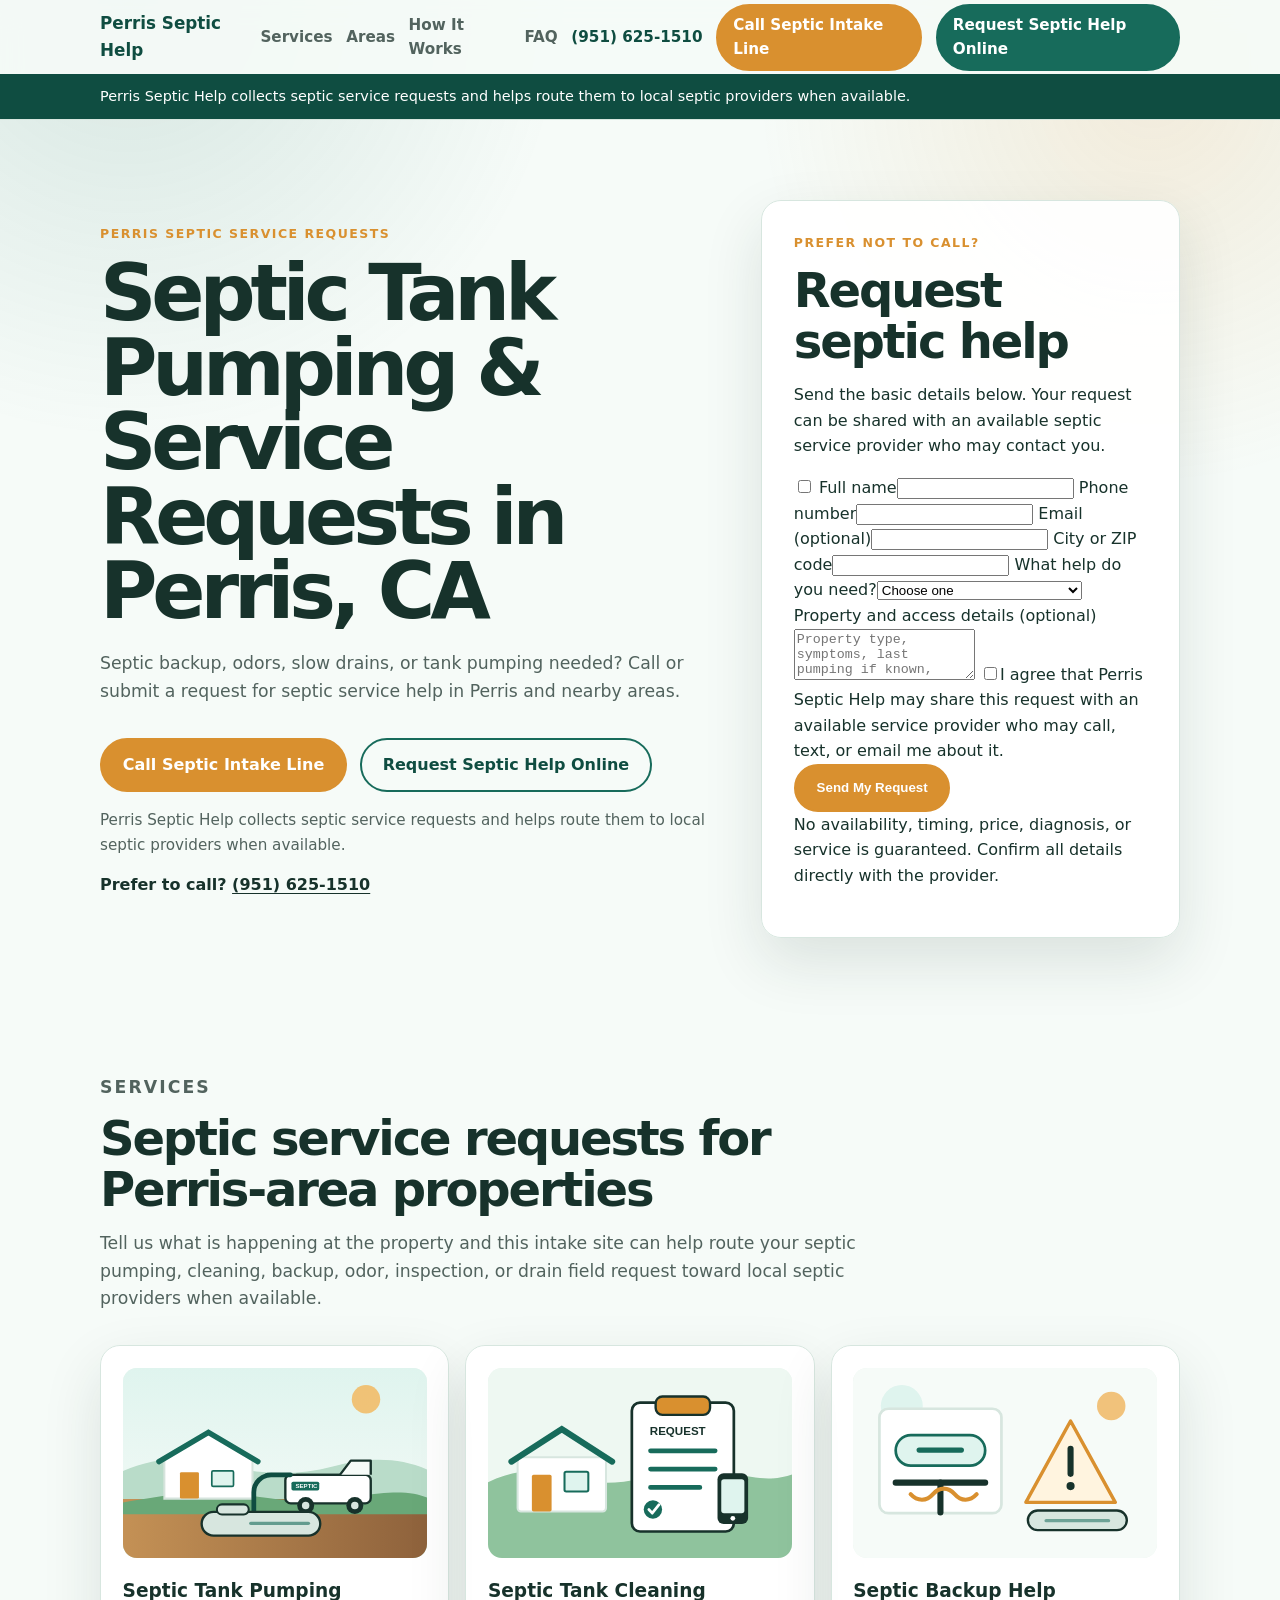
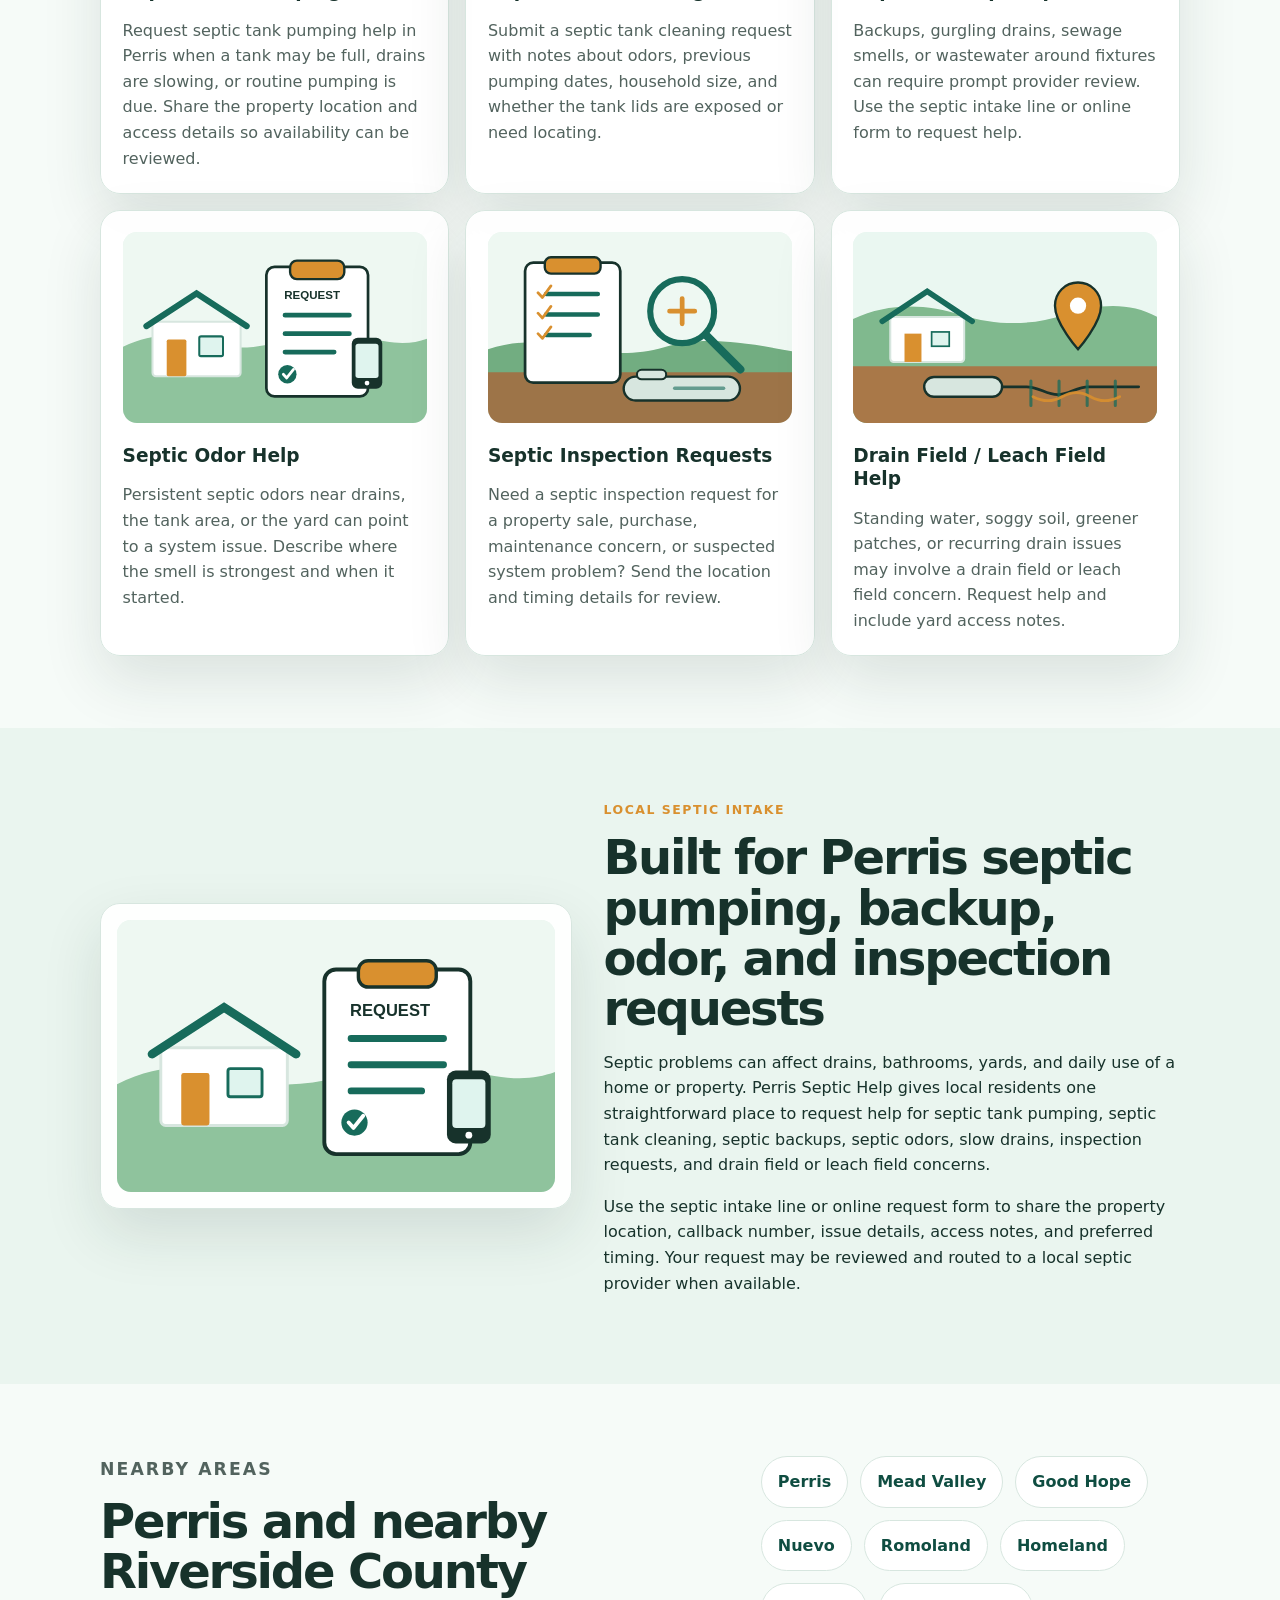
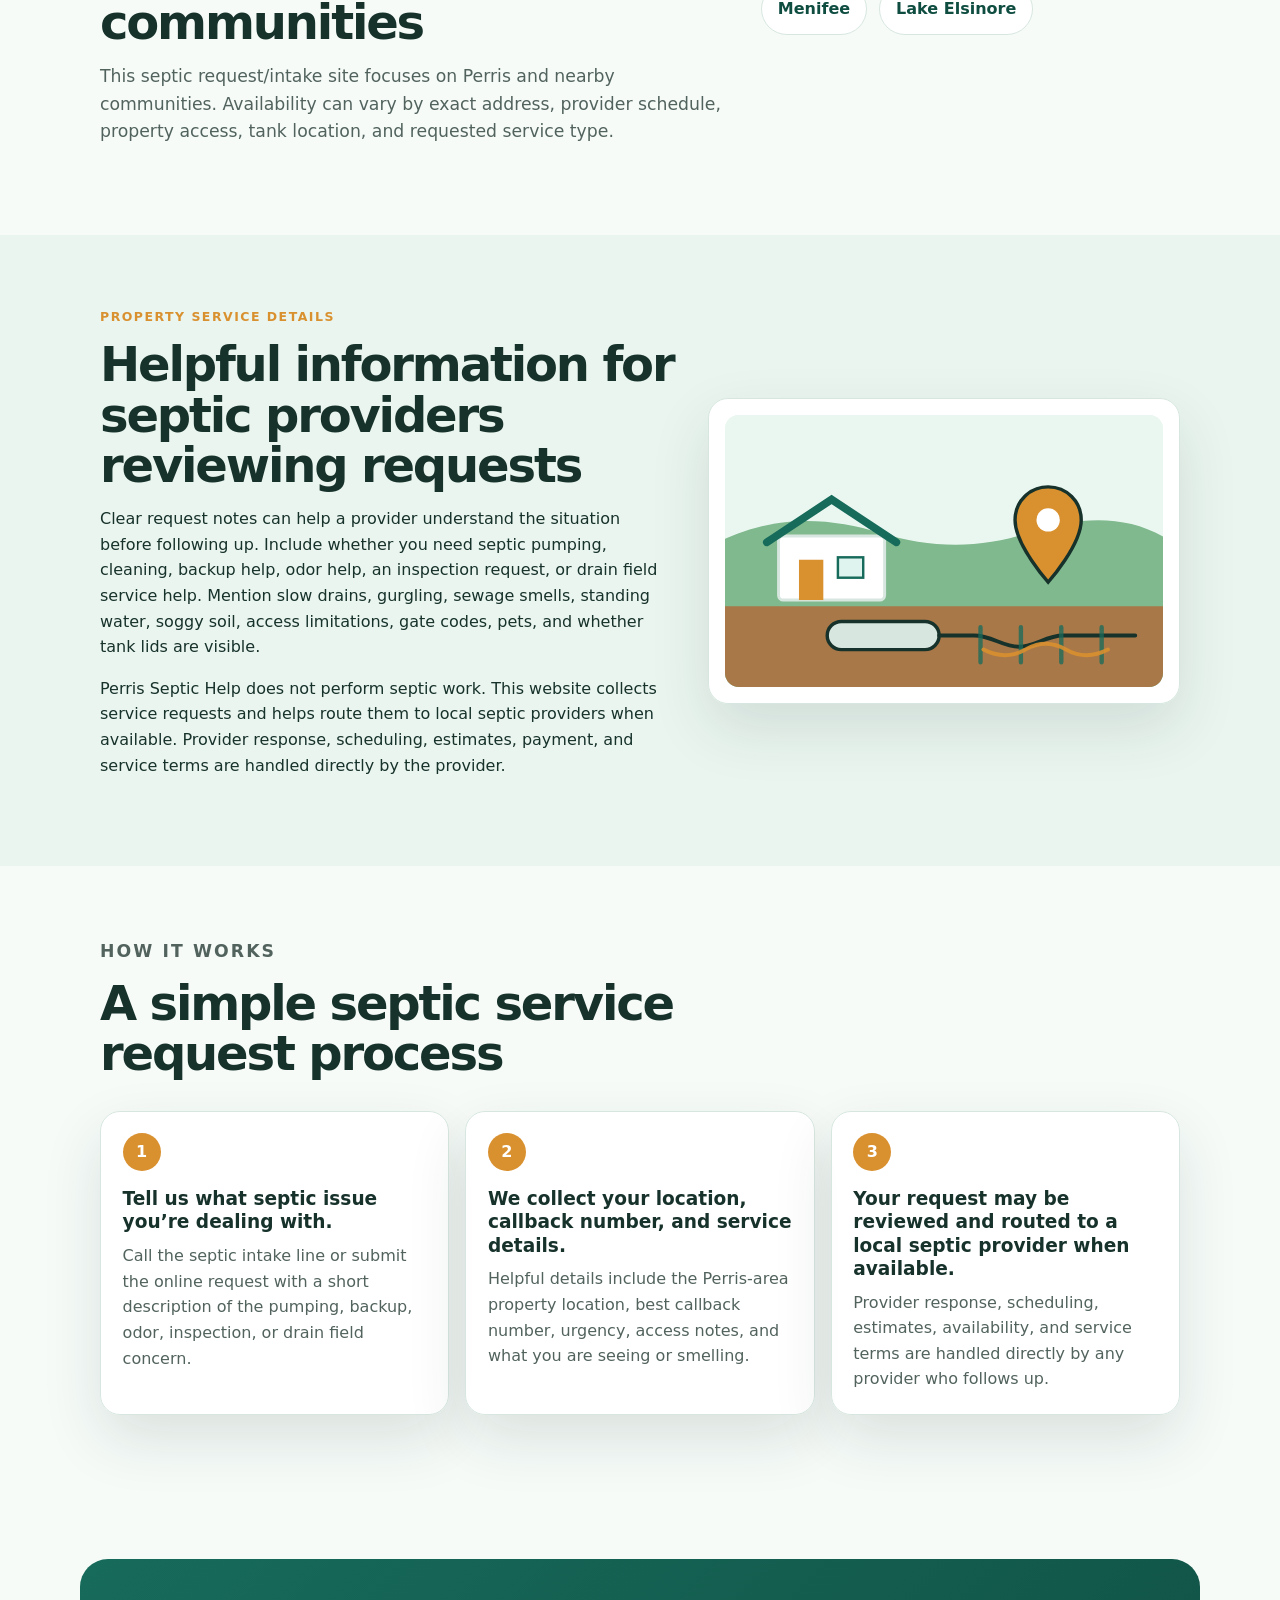
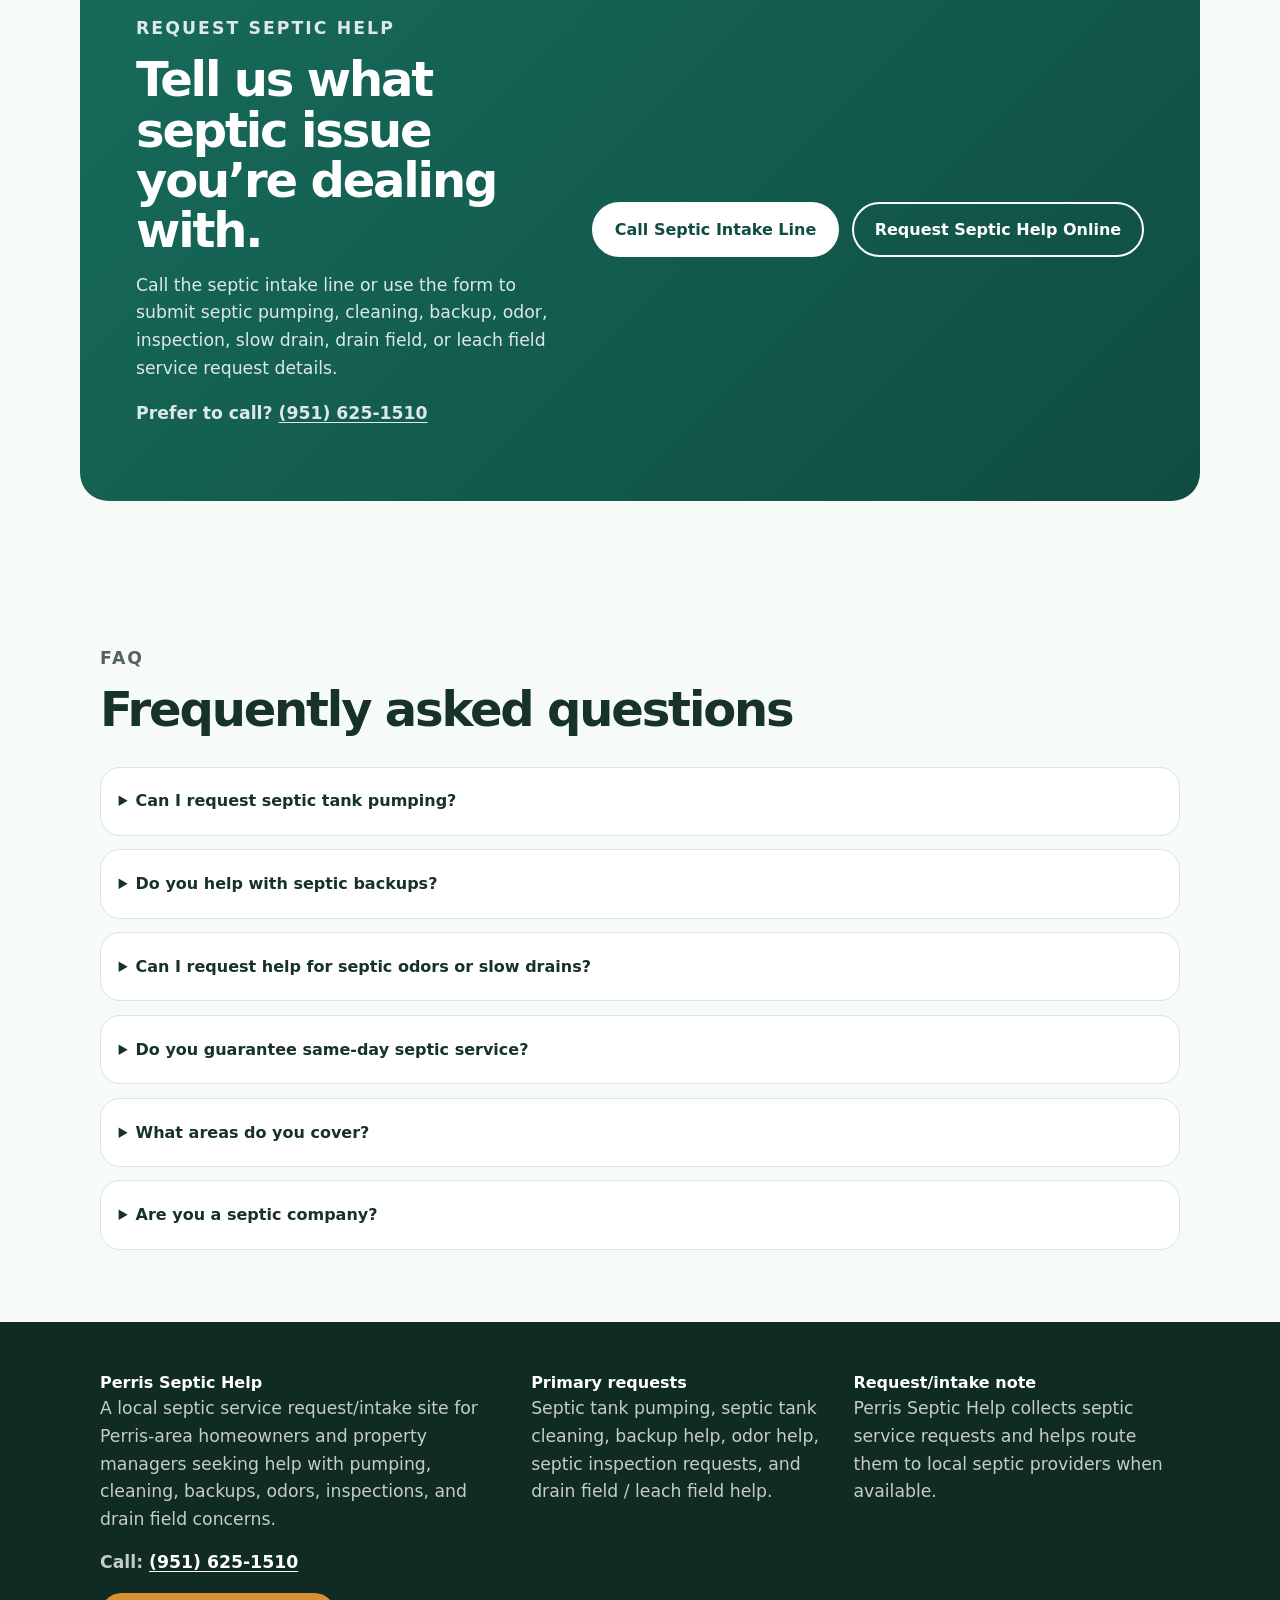
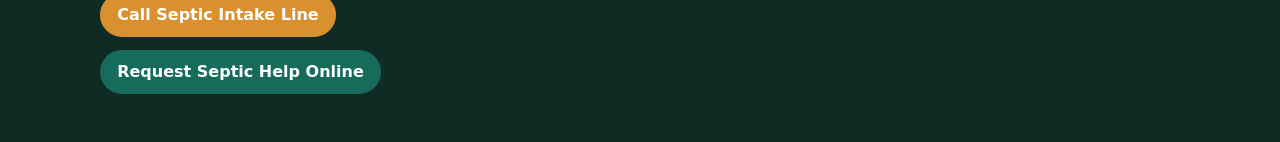
==== commit e4a57719: "Add Perris septic Web3Forms lead form" ====
--- a/index.html
+++ b/index.html
@@ -8,12 +8,14 @@
       name="description"
       content="Need septic tank service help in Perris, CA? Request help for septic pumping, septic backups, odors, inspections, drain field issues, and local septic service needs."
     />
+    <link rel="canonical" href="https://perrisseptichelp.com/" />
     <meta property="og:title" content="Perris Septic Help | Septic Tank Pumping & Service Requests" />
     <meta
       property="og:description"
       content="Request septic tank pumping, septic backup help, odor support, inspections, and drain field service help in Perris, CA and nearby areas."
     />
     <meta property="og:type" content="website" />
+    <meta property="og:url" content="https://perrisseptichelp.com/" />
     <link rel="stylesheet" href="styles.css" />
     <meta name="google-site-verification" content="[PASTE THE META TAG HERE]" />
   </head>
@@ -21,7 +23,7 @@
     <a class="skip-link" href="#main-content">Skip to content</a>
     <header class="site-header">
       <nav class="nav container" aria-label="Main navigation">
-        <a class="brand" href="/" data-site-name>Perris Septic Help</a>
+        <a class="brand" href="https://perrisseptichelp.com/" data-site-name>Perris Septic Help</a>
         <button class="nav-toggle" type="button" aria-expanded="false" aria-controls="nav-menu">
           <span class="sr-only">Toggle navigation</span>
           <span></span>
@@ -29,13 +31,13 @@
           <span></span>
         </button>
         <div class="nav-menu" id="nav-menu">
-          <a href="/#services">Services</a>
-          <a href="/#areas">Areas</a>
-          <a href="/#how-it-works">How It Works</a>
-          <a href="/#faq">FAQ</a>
+          <a href="https://perrisseptichelp.com/#services">Services</a>
+          <a href="https://perrisseptichelp.com/#areas">Areas</a>
+          <a href="https://perrisseptichelp.com/#how-it-works">How It Works</a>
+          <a href="https://perrisseptichelp.com/#faq">FAQ</a>
           <a class="nav-phone" data-phone-link href="tel:+19516251510" data-phone-display>(951) 625-1510</a>
           <a class="button button-small button-call" data-phone-link href="tel:+19516251510">Call Septic Intake Line</a>
-          <a class="button button-small" data-cta-link href="https://tally.so/r/Me8xZp">Request Septic Help Online</a>
+          <a class="button button-small" data-cta-link href="#request-form">Request Septic Help Online</a>
         </div>
       </nav>
       <div class="top-disclaimer" role="note">
@@ -56,24 +58,25 @@
             </p>
             <div class="hero-actions">
               <a class="button button-call" data-phone-link href="tel:+19516251510">Call Septic Intake Line</a>
-              <a class="button button-secondary" data-cta-link href="https://tally.so/r/Me8xZp">Request Septic Help Online</a>
+              <a class="button button-secondary" data-cta-link href="#request-form">Request Septic Help Online</a>
             </div>
             <p class="microcopy">Perris Septic Help collects septic service requests and helps route them to local septic providers when available.</p>
             <p class="phone-inline">Prefer to call? <a data-phone-link href="tel:+19516251510" data-phone-display>(951) 625-1510</a></p>
           </div>
-          <aside class="hero-card" aria-label="Septic request summary">
-            <img class="card-image" src="assets/septic-tank-pumping-perris.svg" alt="septic tank pumping in Perris CA" />
-            <h2>Request help for:</h2>
-            <ul data-hero-bullets>
-              <li>Septic tank pumping requests</li>
-              <li>Septic backup help</li>
-              <li>Odor and slow drain concerns</li>
-              <li>Inspection and drain field requests</li>
-            </ul>
-            <div class="card-actions">
-              <a class="text-link" data-phone-link href="tel:+19516251510">Call (951) 625-1510</a>
-              <a class="text-link" data-cta-link href="https://tally.so/r/Me8xZp">Open the septic request form →</a>
-            </div>
+          <aside class="hero-card" id="request-form" aria-label="Septic service request form">
+            <p class="eyebrow">Prefer not to call?</p><h2>Request septic help</h2>
+            <p class="form-intro">Send the basic details below. Your request can be shared with an available septic service provider who may contact you.</p>
+            <form class="lead-form" action="https://api.web3forms.com/submit" method="POST" data-lead-form>
+              <input type="hidden" name="access_key" value="5422f3d7-8a31-4ada-9975-c98e15fb661d"><input type="hidden" name="subject" value="New Perris Septic Help lead"><input type="hidden" name="from_name" value="Perris Septic Help Website"><input type="hidden" name="lead_source" value="PerrisSepticHelp.com homepage"><input class="botcheck" type="checkbox" name="botcheck" tabindex="-1" autocomplete="off" aria-hidden="true">
+              <label>Full name<input type="text" name="name" autocomplete="name" required></label>
+              <label>Phone number<input type="tel" name="phone" autocomplete="tel" inputmode="tel" required></label>
+              <label>Email <span class="optional">(optional)</span><input type="email" name="email" autocomplete="email"></label>
+              <label>City or ZIP code<input type="text" name="city_or_zip" autocomplete="postal-code" required></label>
+              <label>What help do you need?<select name="septic_concern" required><option value="">Choose one</option><option>Septic tank pumping</option><option>Backup or overflowing concern</option><option>Odor or slow drains</option><option>Inspection request</option><option>Drain field concern</option><option>Not sure</option></select></label>
+              <label>Property and access details <span class="optional">(optional)</span><textarea name="details" rows="3" placeholder="Property type, symptoms, last pumping if known, gate or access notes…"></textarea></label>
+              <label class="consent-label"><input type="checkbox" name="contact_consent" value="Yes" required><span>I agree that Perris Septic Help may share this request with an available service provider who may call, text, or email me about it.</span></label>
+              <button class="button button-call form-submit" type="submit">Send My Request</button><p class="form-note">No availability, timing, price, diagnosis, or service is guaranteed. Confirm all details directly with the provider.</p><p class="form-status" data-form-status role="status" aria-live="polite"></p>
+            </form>
           </aside>
         </div>
       </section>
@@ -162,7 +165,7 @@
           </div>
           <div class="cta-actions">
             <a class="button button-light" data-phone-link href="tel:+19516251510">Call Septic Intake Line</a>
-            <a class="button button-light button-outline-light" data-cta-link href="https://tally.so/r/Me8xZp">Request Septic Help Online</a>
+            <a class="button button-light button-outline-light" data-cta-link href="#request-form">Request Septic Help Online</a>
           </div>
         </div>
       </section>
@@ -188,7 +191,7 @@
           <p class="footer-phone">Call: <a data-phone-link href="tel:+19516251510" data-phone-display>(951) 625-1510</a></p>
           <div class="footer-actions">
             <a class="button button-small button-call" data-phone-link href="tel:+19516251510">Call Septic Intake Line</a>
-            <a class="button button-small" data-cta-link href="https://tally.so/r/Me8xZp">Request Septic Help Online</a>
+            <a class="button button-small" data-cta-link href="#request-form">Request Septic Help Online</a>
           </div>
         </div>
         <div>
@@ -207,4 +210,4 @@
     <script src="config.js"></script>
     <script src="script.js"></script>
   </body>
-</html>
+</html>
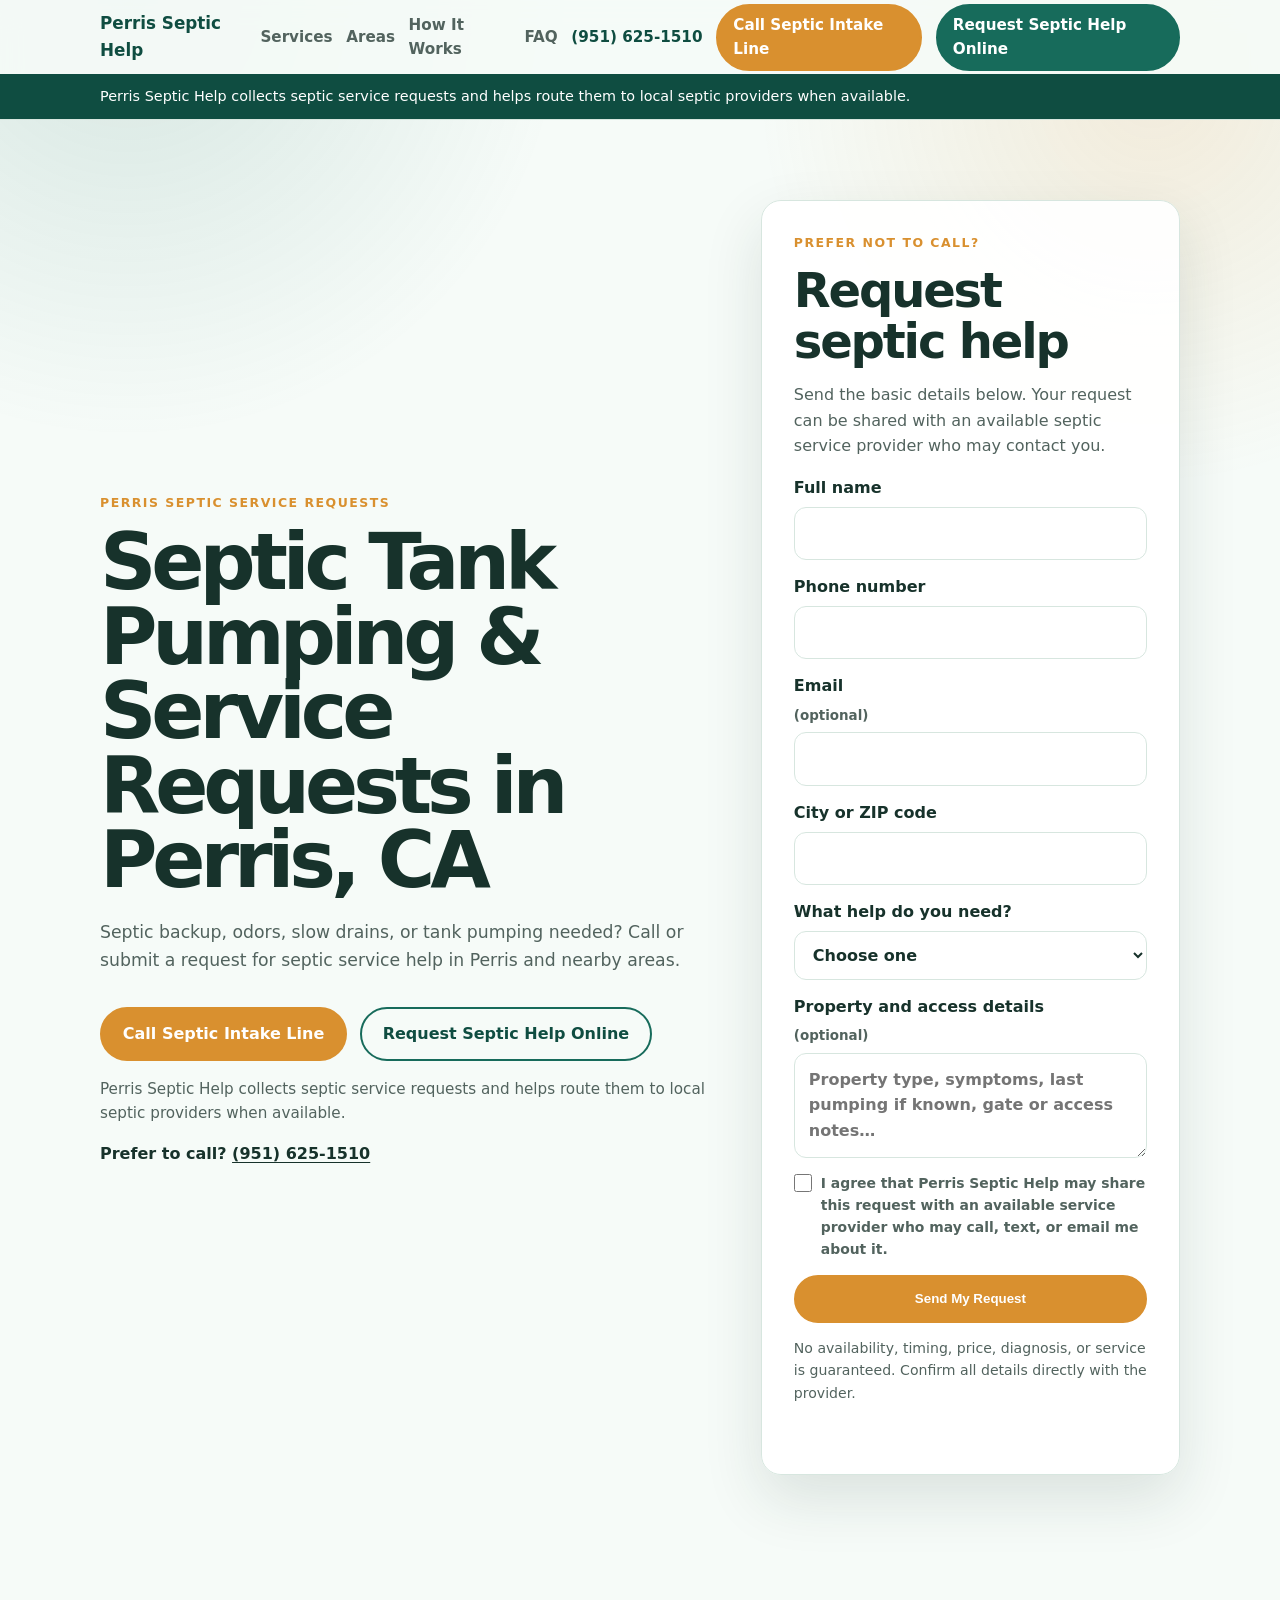
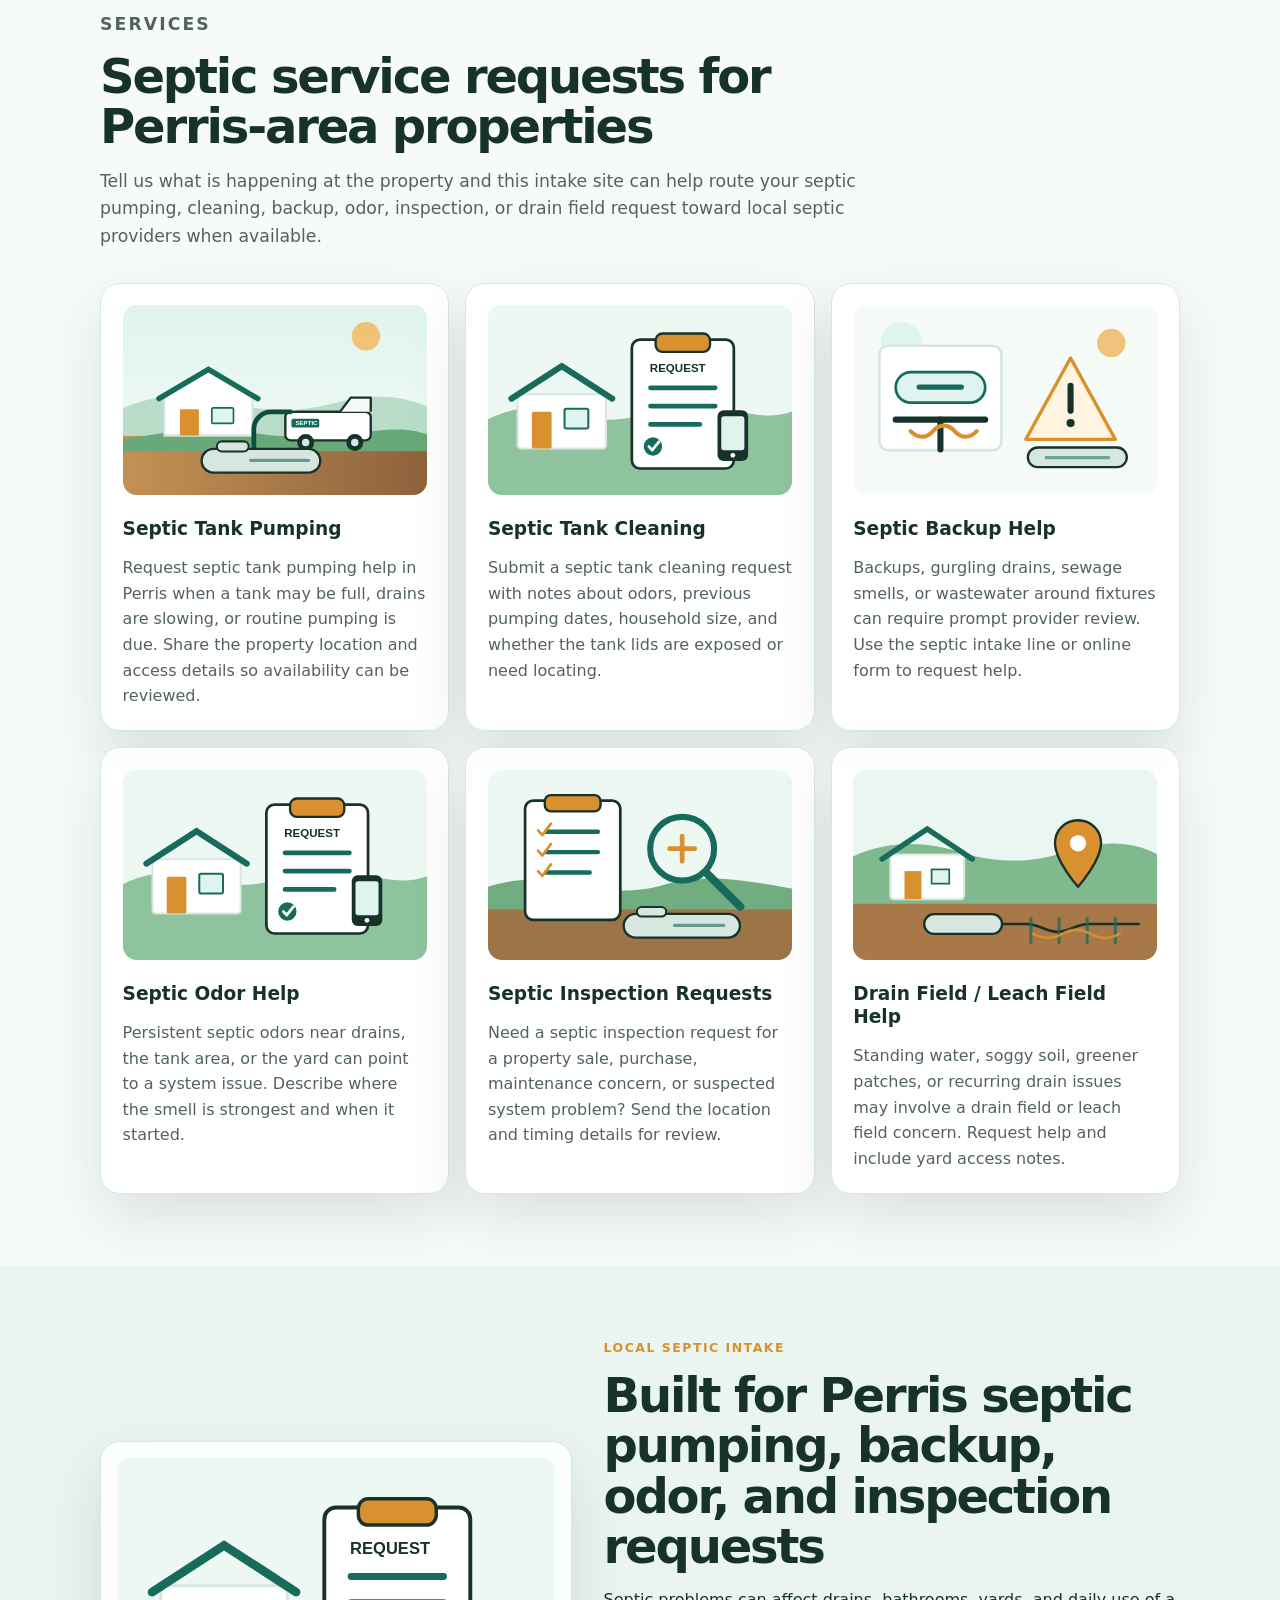
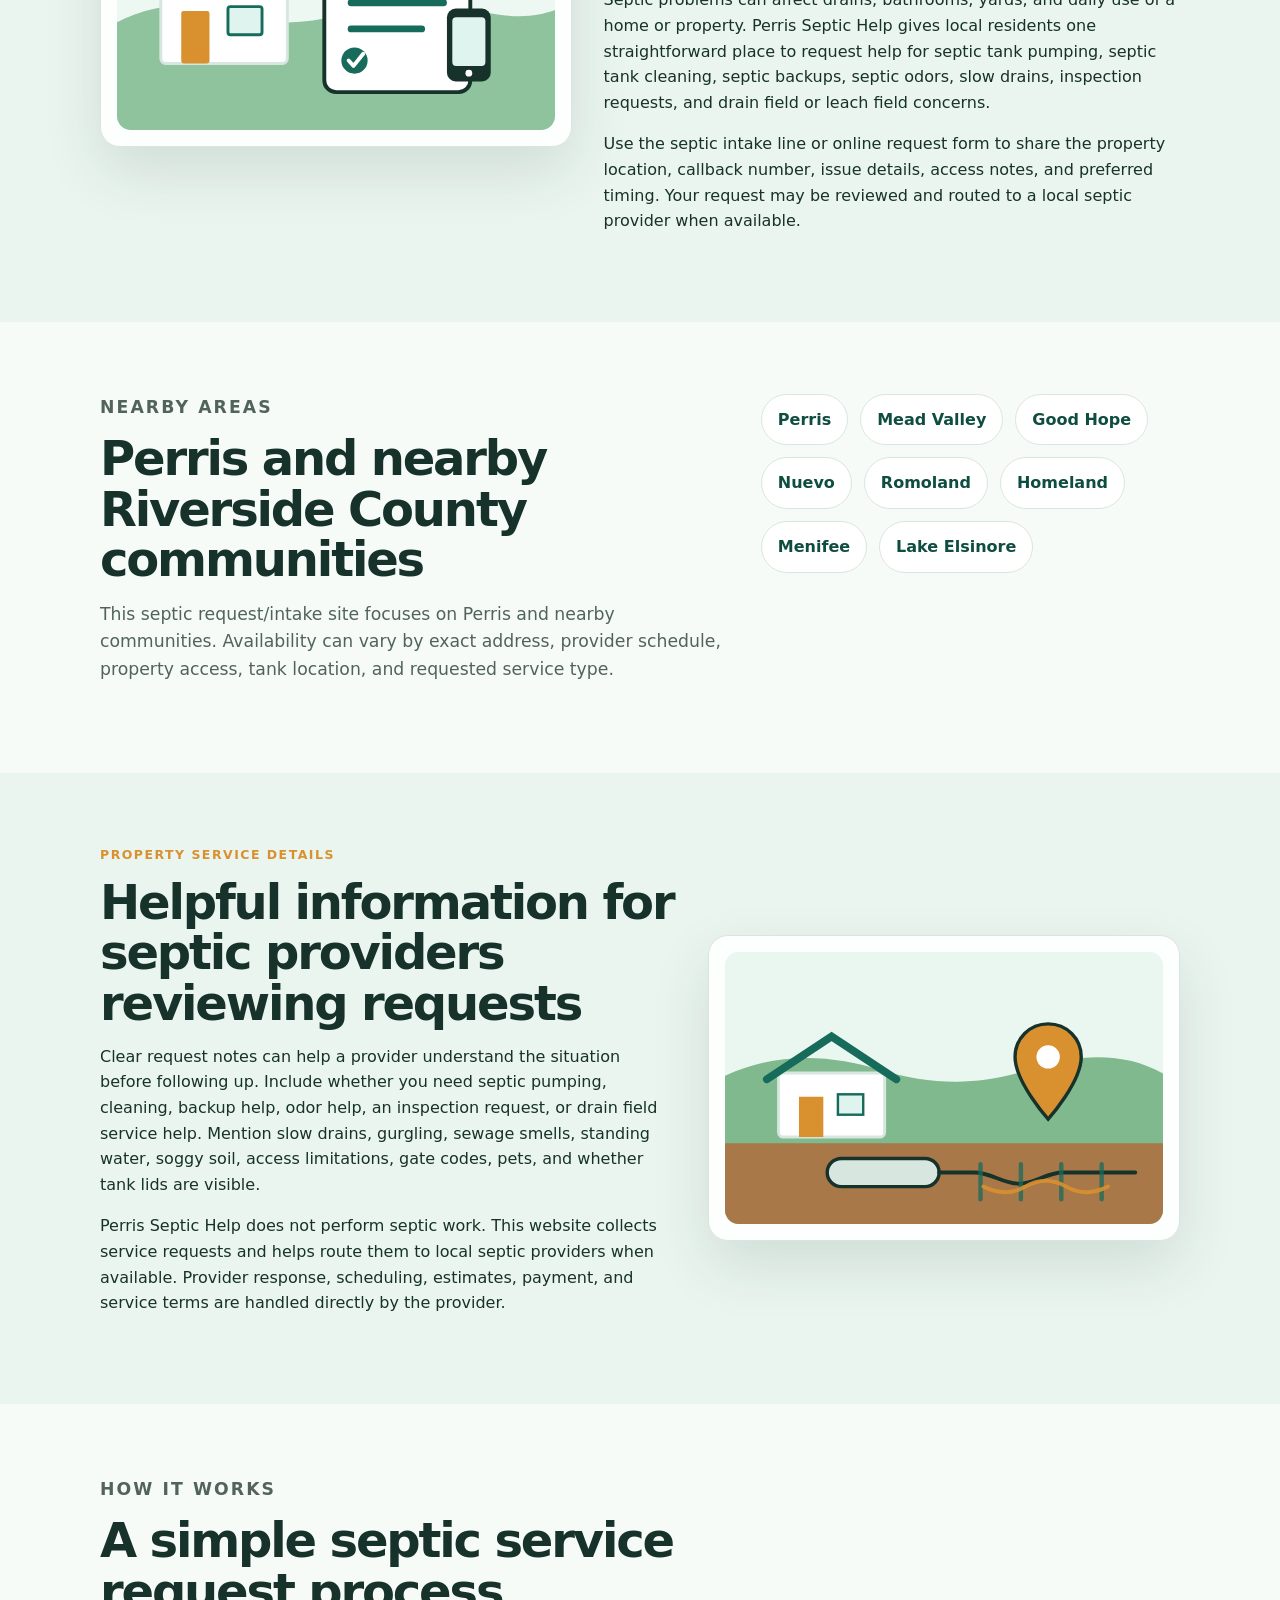
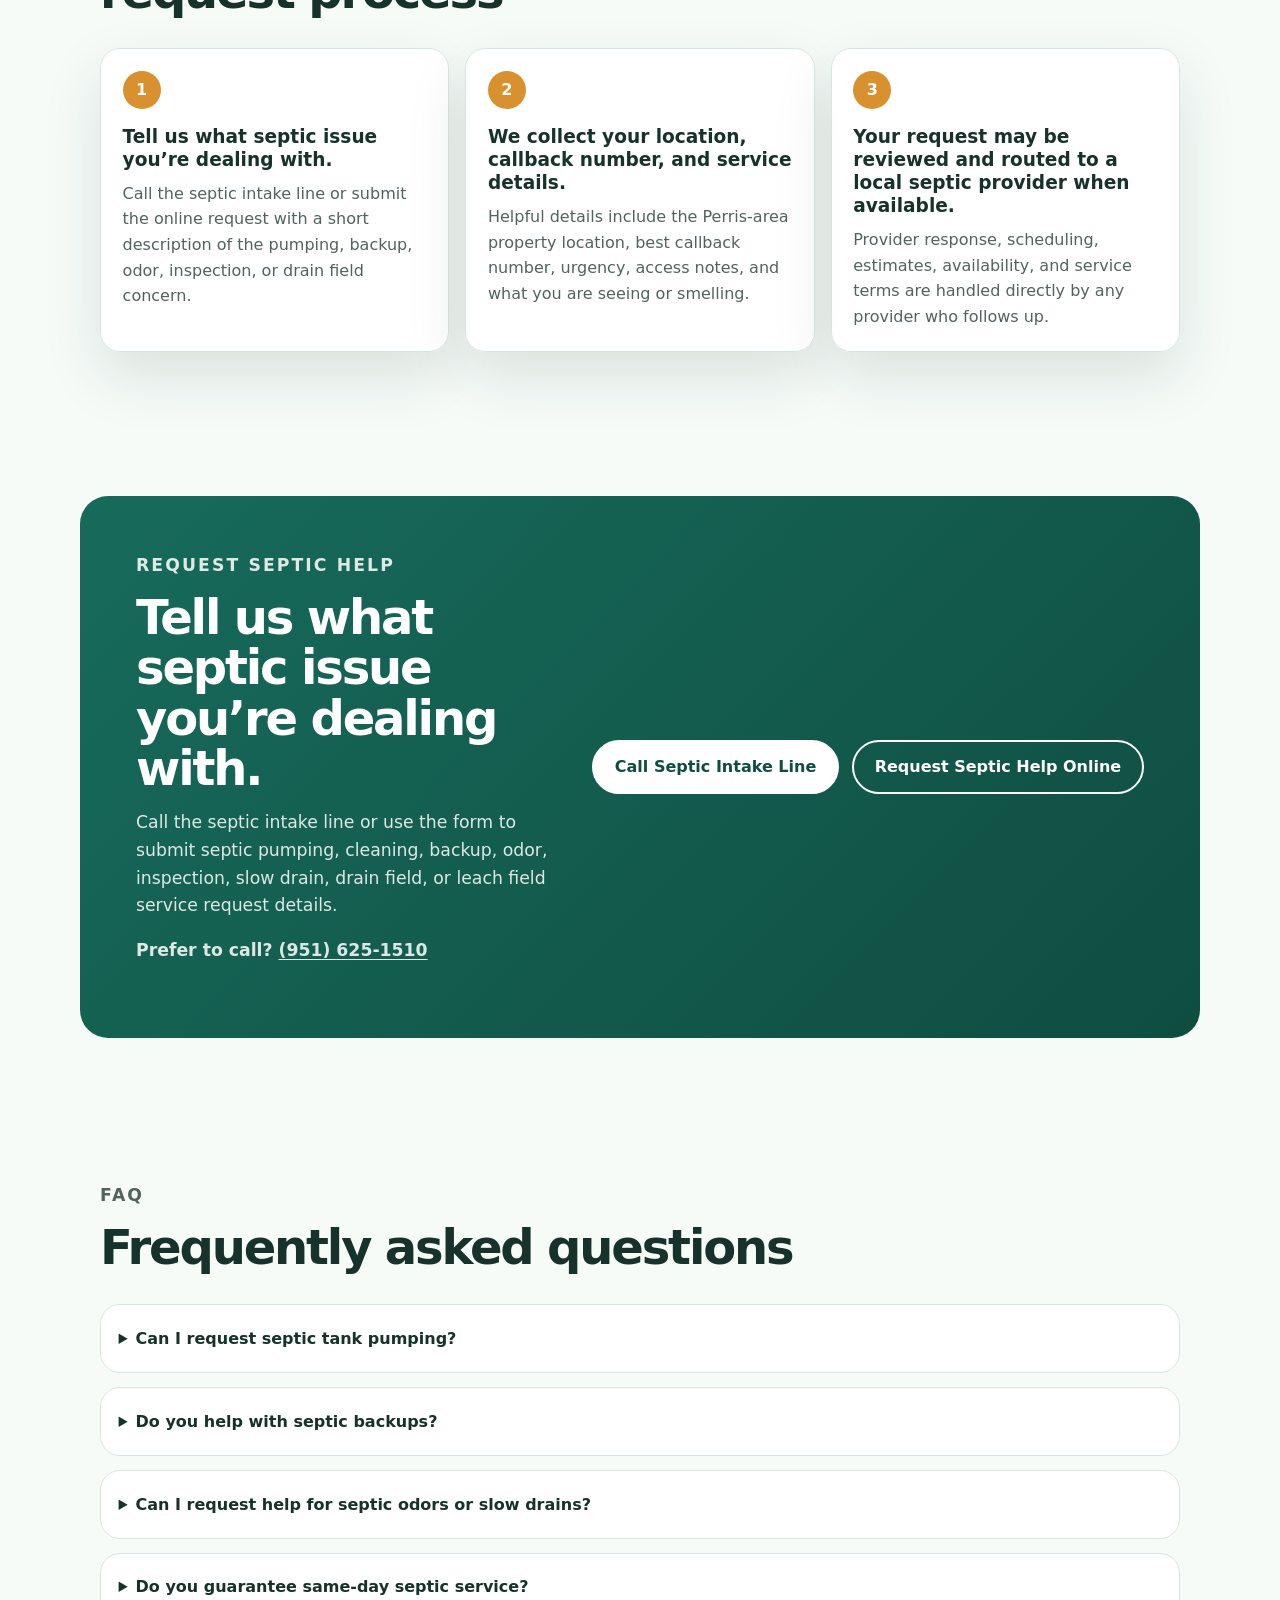
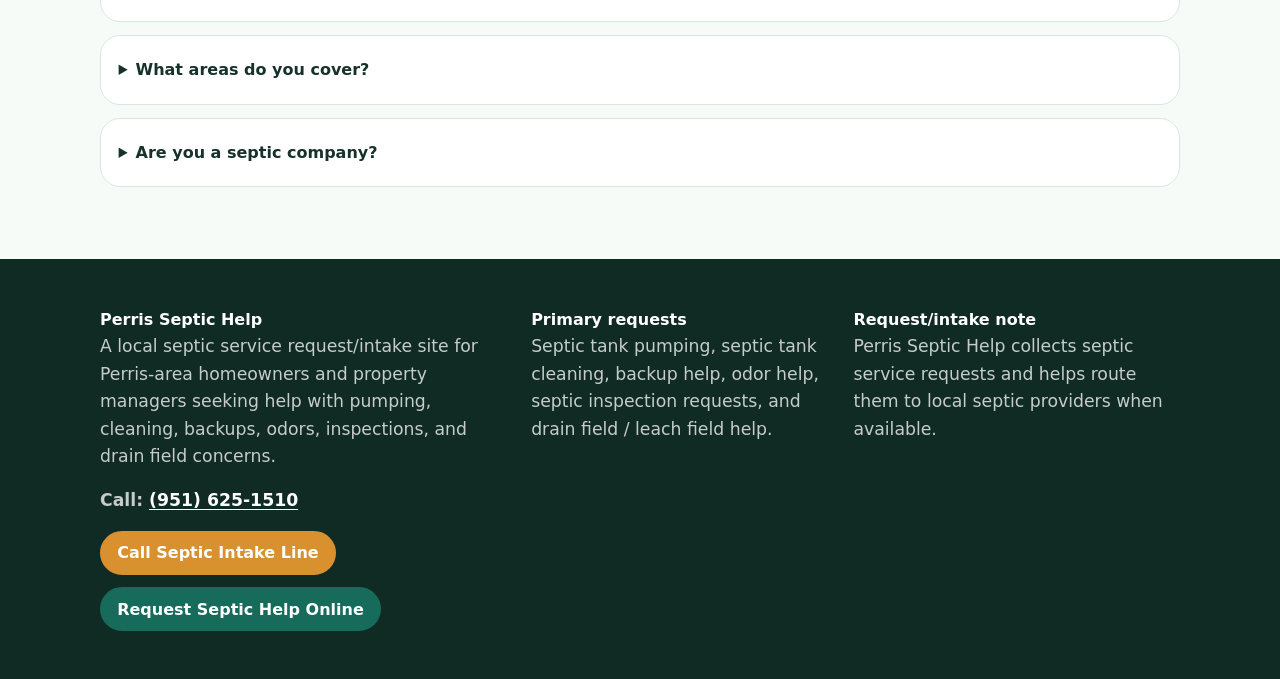
==== commit 1772bcd1: "Standardize Perris canonical and links on www" ====
--- a/index.html
+++ b/index.html
@@ -8,14 +8,14 @@
       name="description"
       content="Need septic tank service help in Perris, CA? Request help for septic pumping, septic backups, odors, inspections, drain field issues, and local septic service needs."
     />
-    <link rel="canonical" href="https://perrisseptichelp.com/" />
+    <link rel="canonical" href="https://www.perrisseptichelp.com/" />
     <meta property="og:title" content="Perris Septic Help | Septic Tank Pumping & Service Requests" />
     <meta
       property="og:description"
       content="Request septic tank pumping, septic backup help, odor support, inspections, and drain field service help in Perris, CA and nearby areas."
     />
     <meta property="og:type" content="website" />
-    <meta property="og:url" content="https://perrisseptichelp.com/" />
+    <meta property="og:url" content="https://www.perrisseptichelp.com/" />
     <link rel="stylesheet" href="styles.css" />
     <meta name="google-site-verification" content="[PASTE THE META TAG HERE]" />
   </head>
@@ -23,7 +23,7 @@
     <a class="skip-link" href="#main-content">Skip to content</a>
     <header class="site-header">
       <nav class="nav container" aria-label="Main navigation">
-        <a class="brand" href="https://perrisseptichelp.com/" data-site-name>Perris Septic Help</a>
+        <a class="brand" href="https://www.perrisseptichelp.com/" data-site-name>Perris Septic Help</a>
         <button class="nav-toggle" type="button" aria-expanded="false" aria-controls="nav-menu">
           <span class="sr-only">Toggle navigation</span>
           <span></span>
@@ -31,10 +31,10 @@
           <span></span>
         </button>
         <div class="nav-menu" id="nav-menu">
-          <a href="https://perrisseptichelp.com/#services">Services</a>
-          <a href="https://perrisseptichelp.com/#areas">Areas</a>
-          <a href="https://perrisseptichelp.com/#how-it-works">How It Works</a>
-          <a href="https://perrisseptichelp.com/#faq">FAQ</a>
+          <a href="https://www.perrisseptichelp.com/#services">Services</a>
+          <a href="https://www.perrisseptichelp.com/#areas">Areas</a>
+          <a href="https://www.perrisseptichelp.com/#how-it-works">How It Works</a>
+          <a href="https://www.perrisseptichelp.com/#faq">FAQ</a>
           <a class="nav-phone" data-phone-link href="tel:+19516251510" data-phone-display>(951) 625-1510</a>
           <a class="button button-small button-call" data-phone-link href="tel:+19516251510">Call Septic Intake Line</a>
           <a class="button button-small" data-cta-link href="#request-form">Request Septic Help Online</a>
--- a/styles.css
+++ b/styles.css
@@ -631,3 +631,5 @@
     position: static;
   }
 }
+
+.lead-form{display:grid;gap:14px}.form-intro,.form-note{color:var(--muted)}.lead-form label{display:grid;gap:6px;font-weight:800}.lead-form input,.lead-form select,.lead-form textarea{width:100%;padding:13px 14px;border:1px solid var(--border);border-radius:12px;background:#fff;color:var(--text);font:inherit}.lead-form input:focus,.lead-form select:focus,.lead-form textarea:focus{outline:3px solid rgba(217,144,47,.25);border-color:var(--accent)}.optional{color:var(--muted);font-size:.84rem;font-weight:600}.lead-form .consent-label{display:flex;align-items:flex-start;gap:9px;color:var(--muted);font-size:.87rem;font-weight:650}.lead-form .consent-label input{width:18px;height:18px;flex:0 0 18px;margin:2px 0 0}.form-submit{width:100%;cursor:pointer}.form-submit:disabled{opacity:.7;cursor:wait}.form-note{margin:0;font-size:.88rem}.form-status{min-height:1.5em;margin:0;font-weight:800}.form-status.is-success{color:var(--primary)}.form-status.is-error{color:#a1261d}.botcheck{position:absolute!important;left:-9999px!important;width:1px!important;height:1px!important;opacity:0!important;pointer-events:none!important}#request-form{scroll-margin-top:120px}
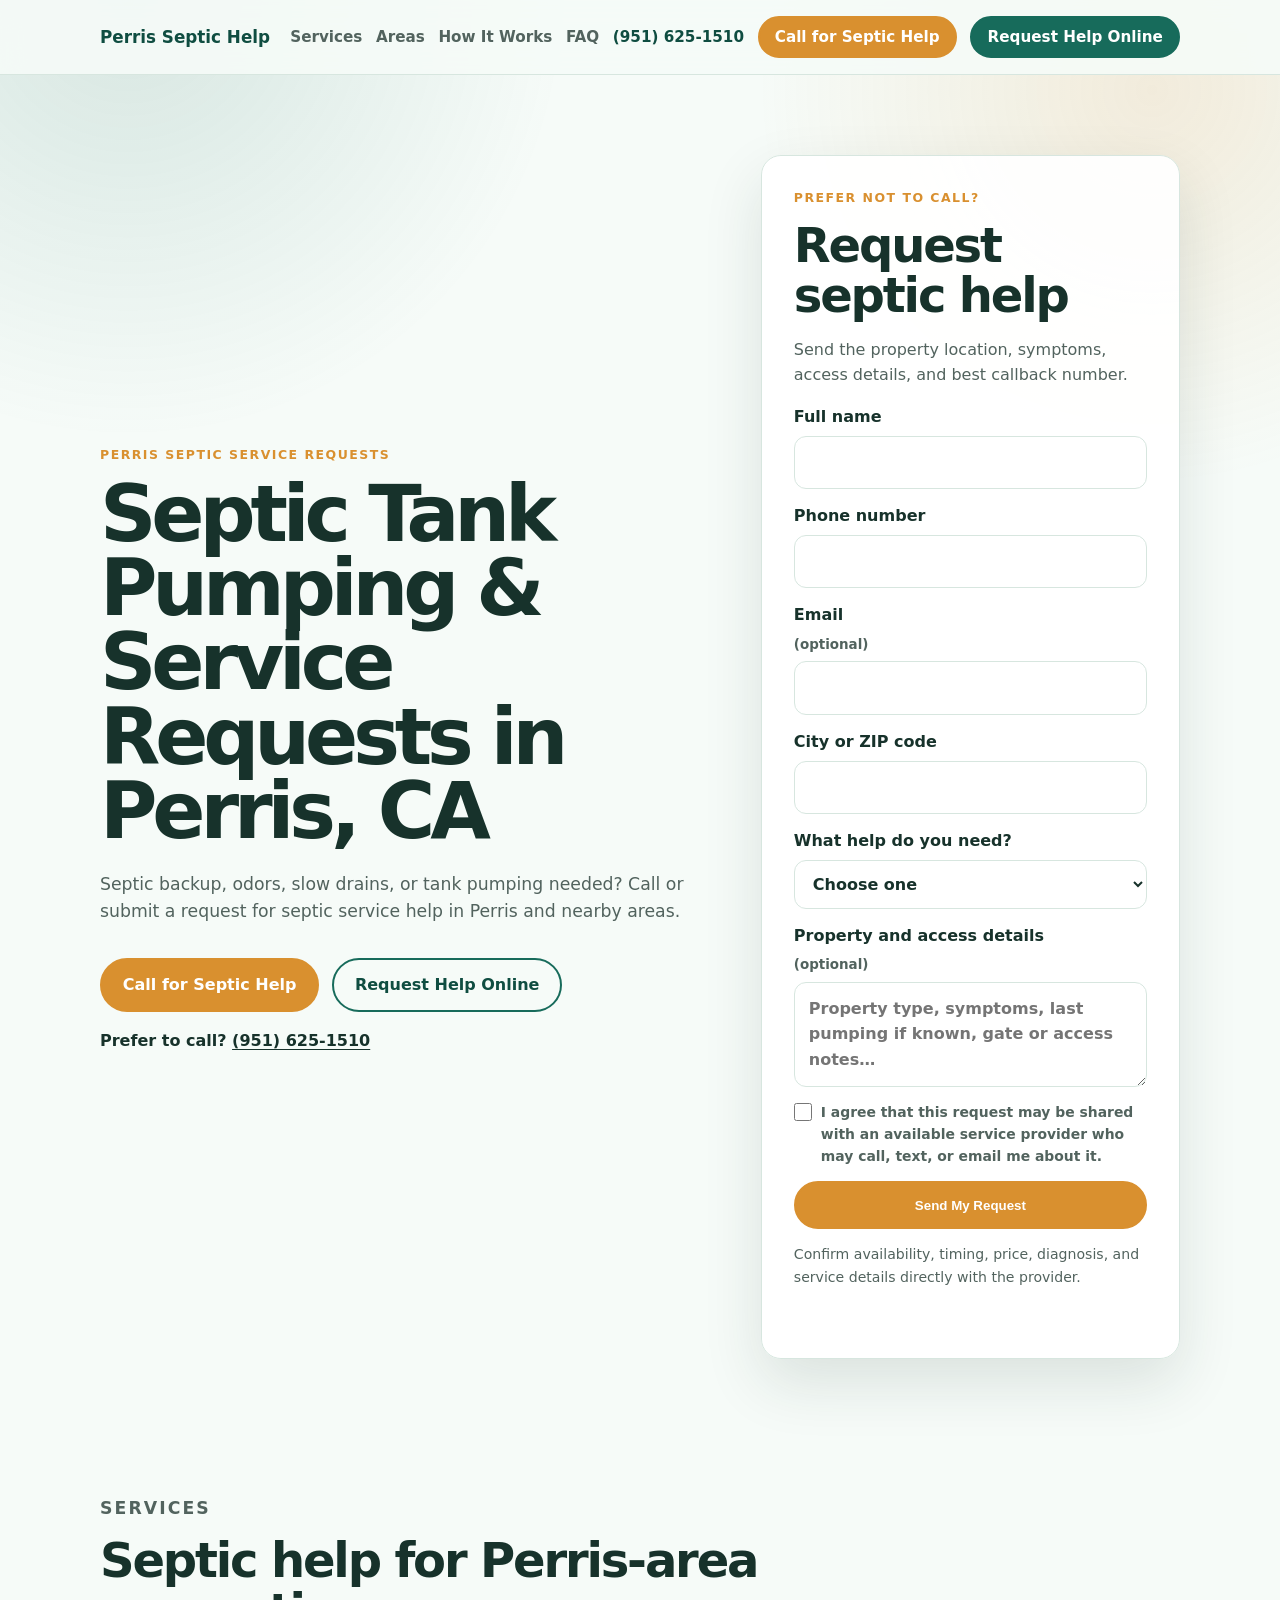
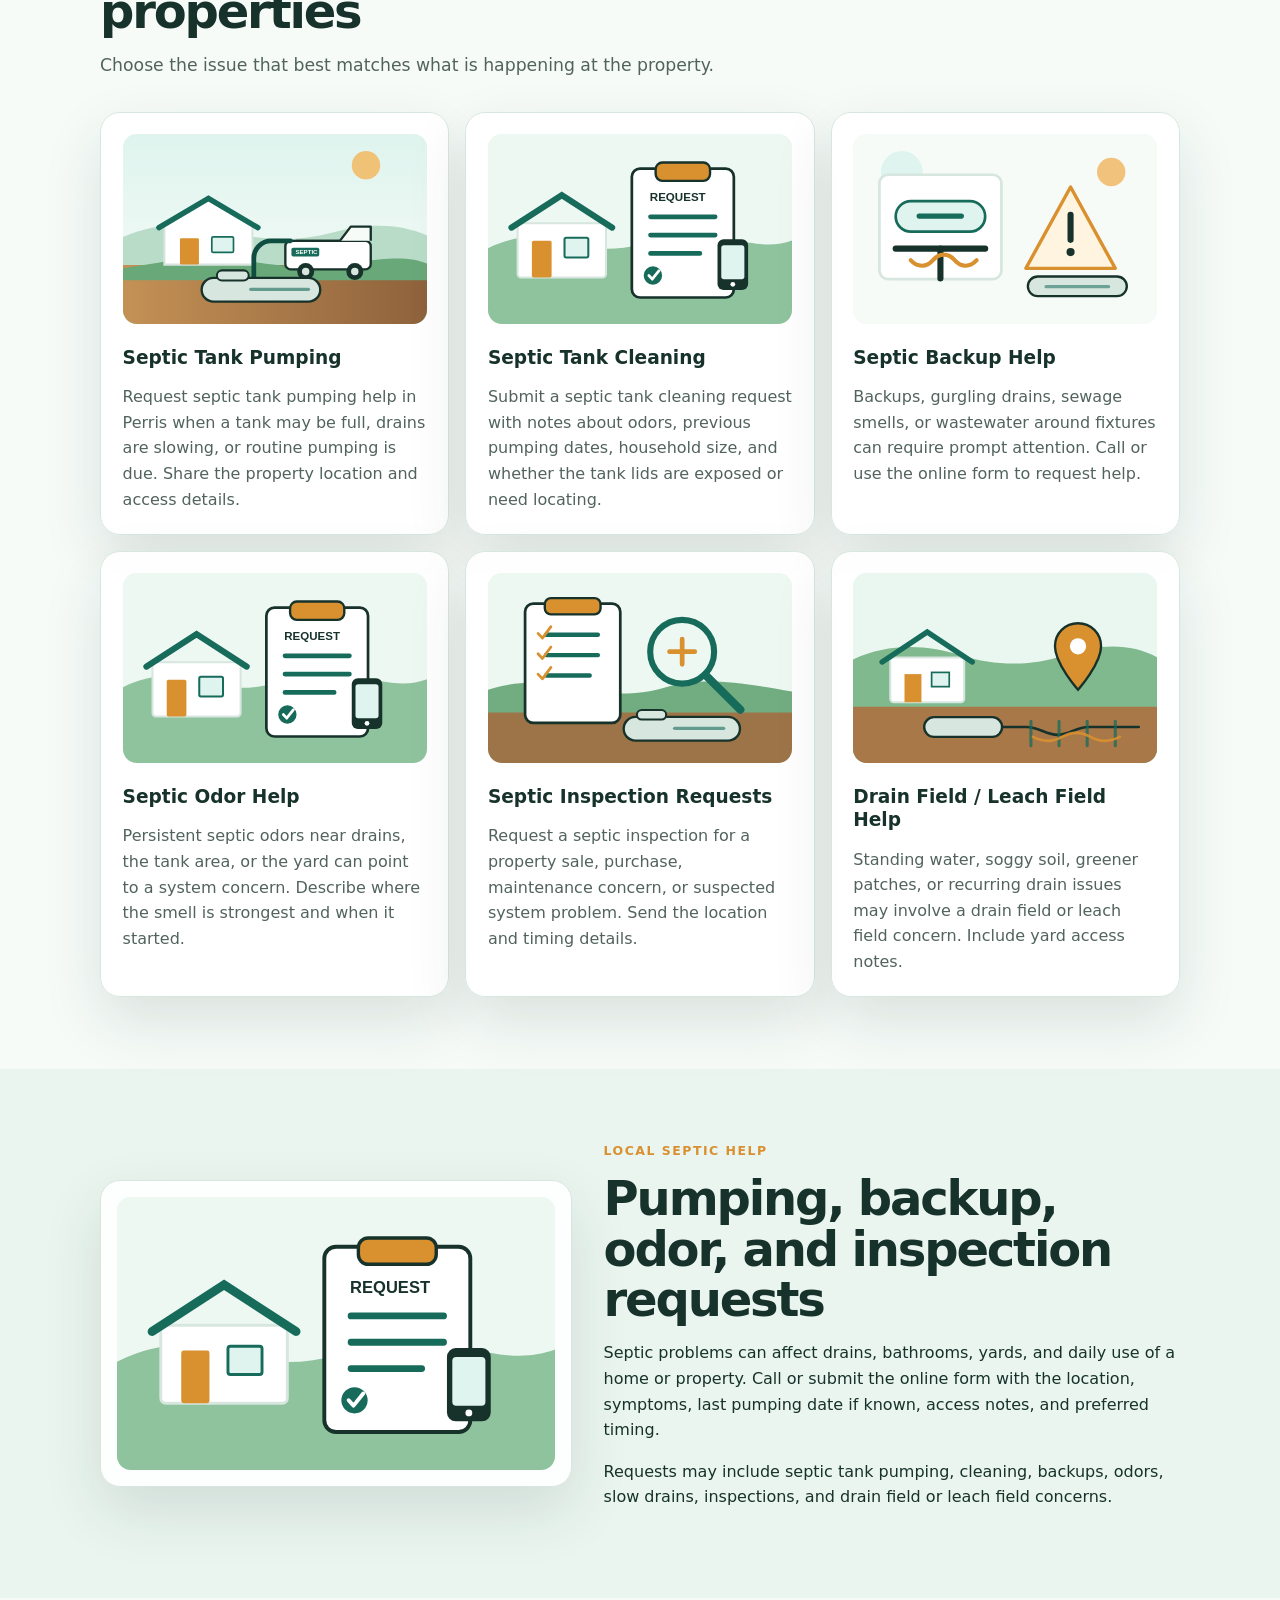
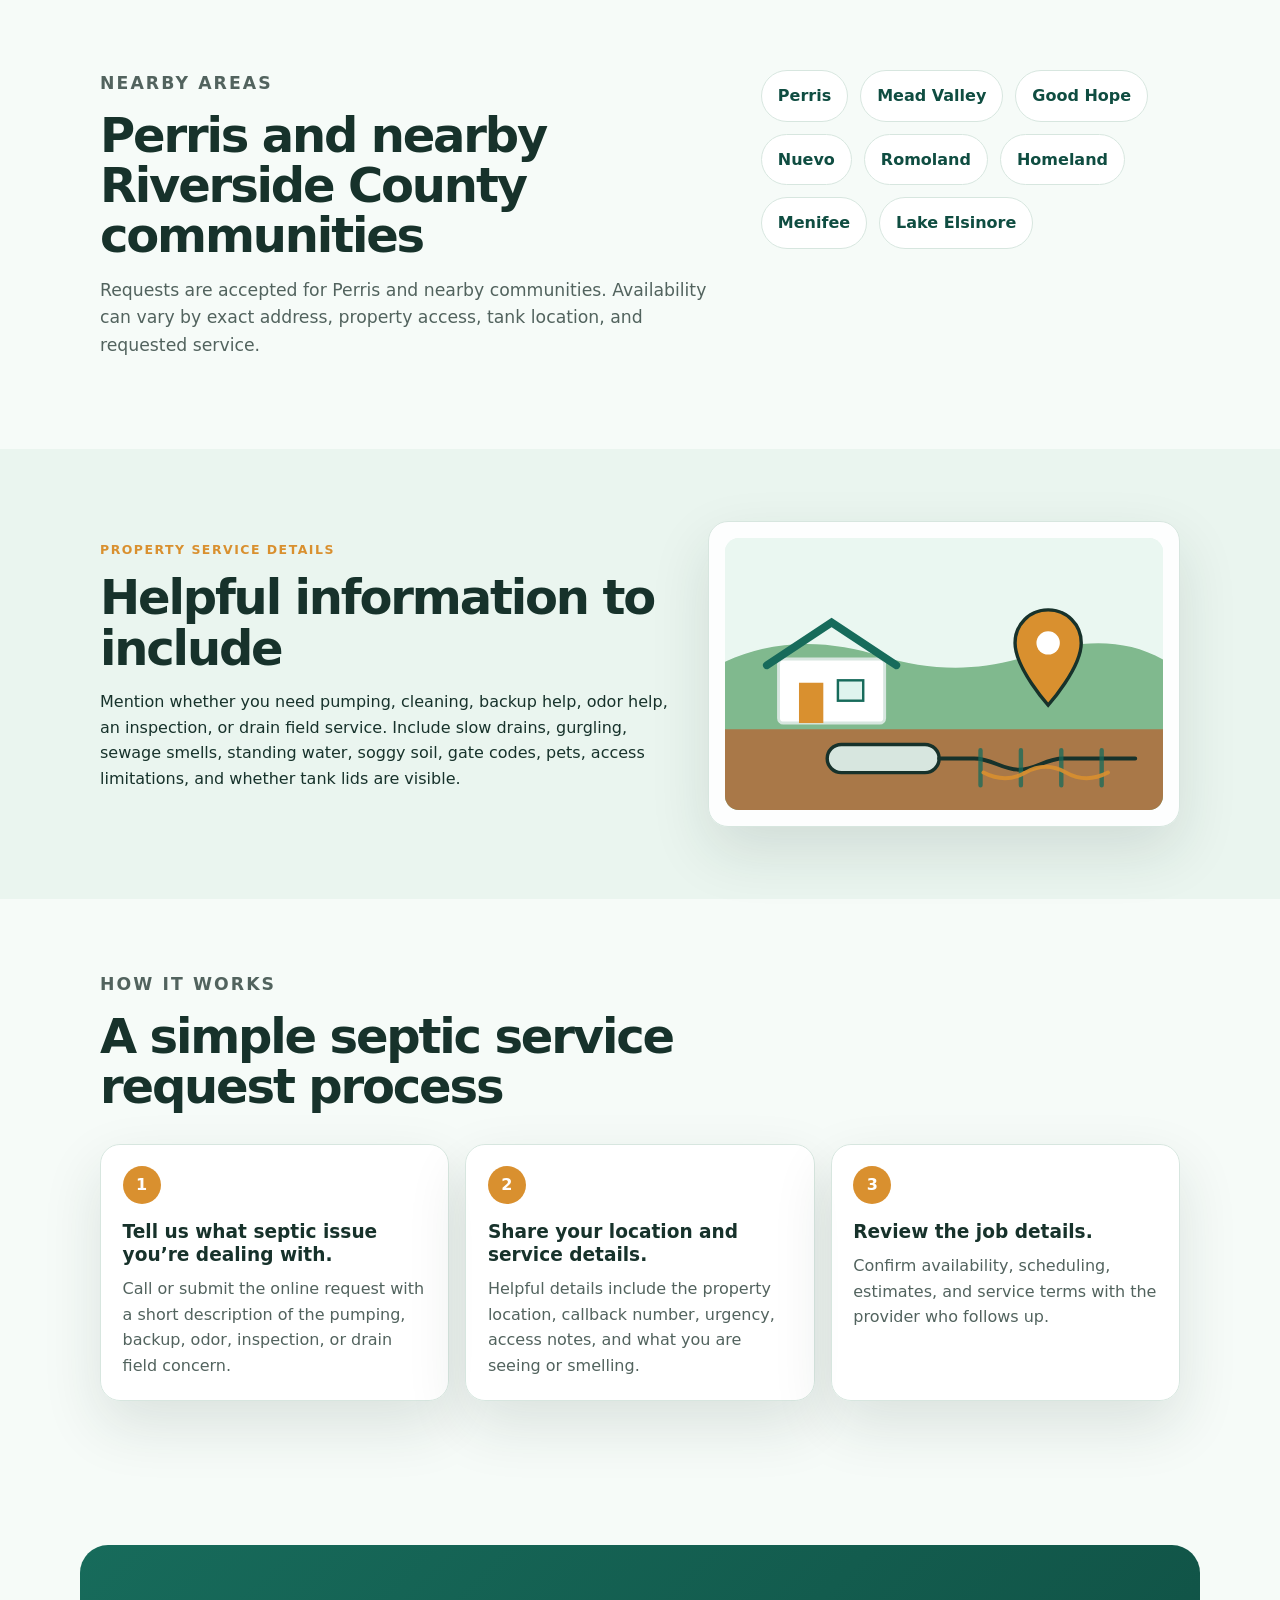
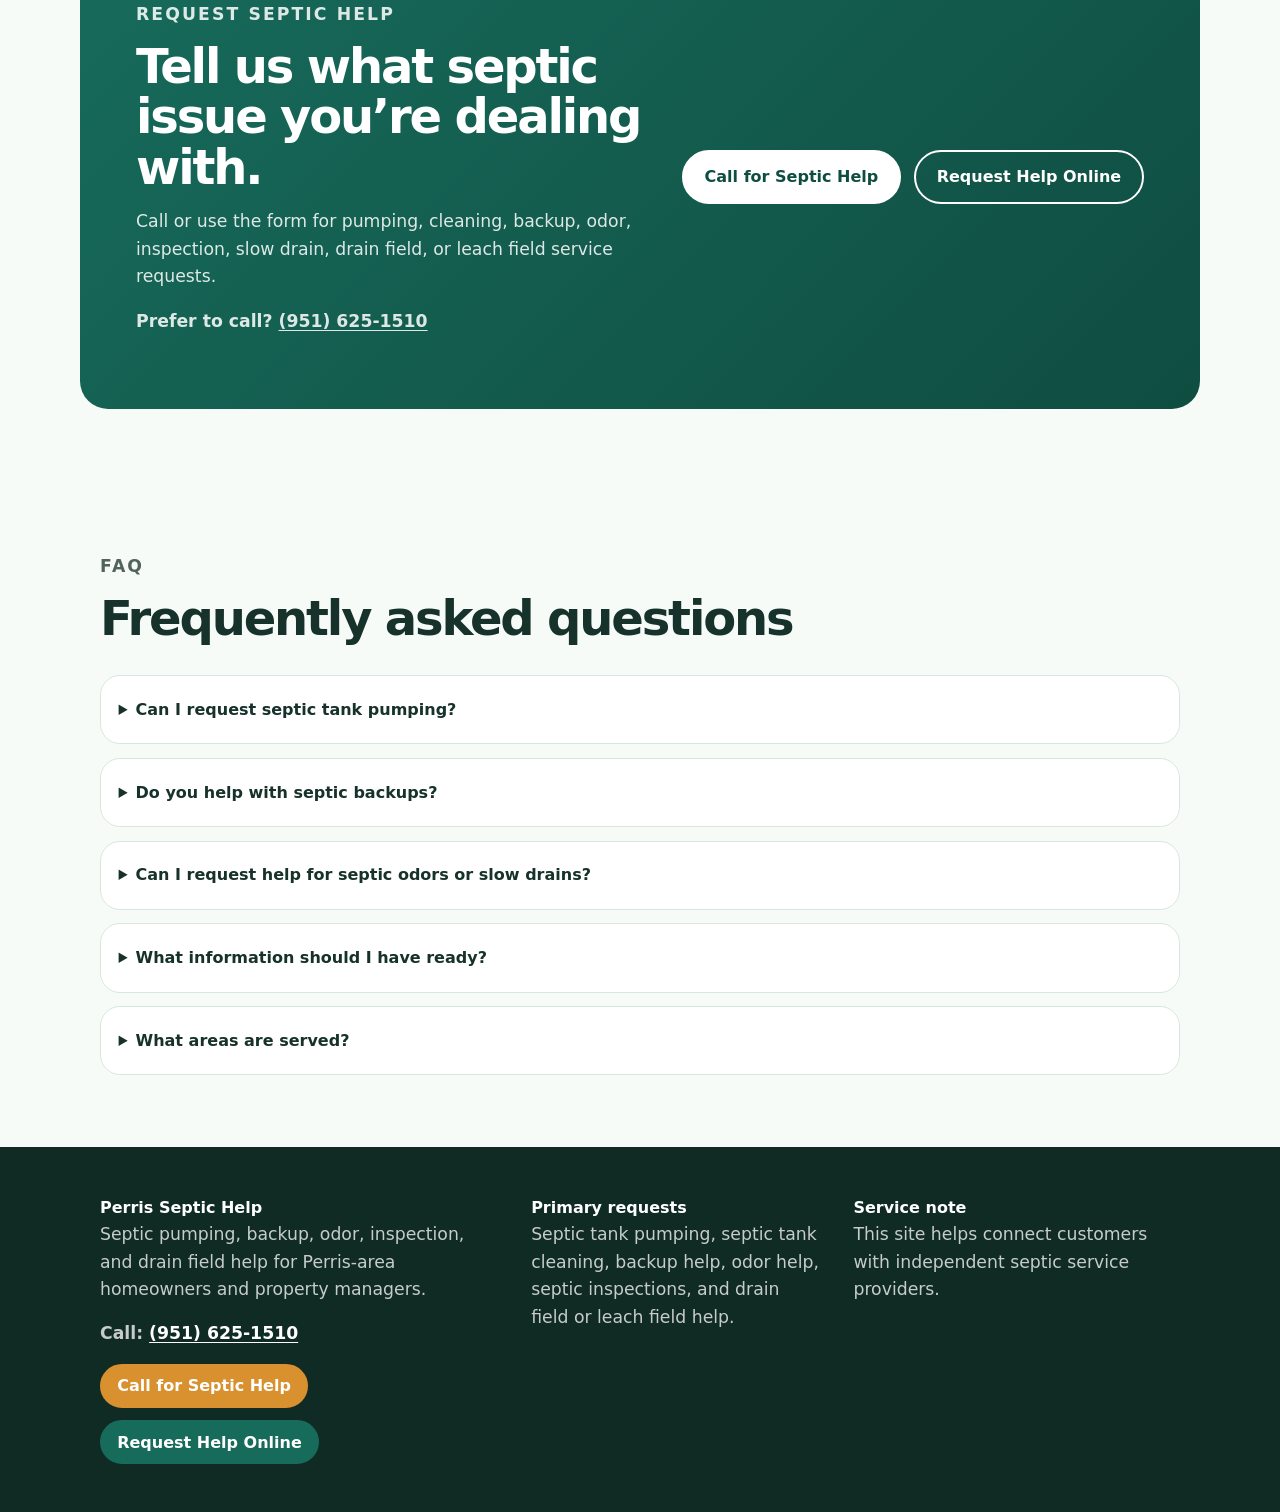
==== commit baaffecc: "Clean Perris Septic Help homepage disclosure" ====
--- a/index.html
+++ b/index.html
@@ -1,213 +1,77 @@
 <!doctype html>
 <html lang="en">
-  <head>
-    <meta charset="utf-8" />
-    <meta name="viewport" content="width=device-width, initial-scale=1" />
-    <title>Perris Septic Help | Septic Tank Pumping & Service Requests</title>
-    <meta
-      name="description"
-      content="Need septic tank service help in Perris, CA? Request help for septic pumping, septic backups, odors, inspections, drain field issues, and local septic service needs."
-    />
-    <link rel="canonical" href="https://www.perrisseptichelp.com/" />
-    <meta property="og:title" content="Perris Septic Help | Septic Tank Pumping & Service Requests" />
-    <meta
-      property="og:description"
-      content="Request septic tank pumping, septic backup help, odor support, inspections, and drain field service help in Perris, CA and nearby areas."
-    />
-    <meta property="og:type" content="website" />
-    <meta property="og:url" content="https://www.perrisseptichelp.com/" />
-    <link rel="stylesheet" href="styles.css" />
-    <meta name="google-site-verification" content="[PASTE THE META TAG HERE]" />
-  </head>
-  <body>
-    <a class="skip-link" href="#main-content">Skip to content</a>
-    <header class="site-header">
-      <nav class="nav container" aria-label="Main navigation">
-        <a class="brand" href="https://www.perrisseptichelp.com/" data-site-name>Perris Septic Help</a>
-        <button class="nav-toggle" type="button" aria-expanded="false" aria-controls="nav-menu">
-          <span class="sr-only">Toggle navigation</span>
-          <span></span>
-          <span></span>
-          <span></span>
-        </button>
-        <div class="nav-menu" id="nav-menu">
-          <a href="https://www.perrisseptichelp.com/#services">Services</a>
-          <a href="https://www.perrisseptichelp.com/#areas">Areas</a>
-          <a href="https://www.perrisseptichelp.com/#how-it-works">How It Works</a>
-          <a href="https://www.perrisseptichelp.com/#faq">FAQ</a>
-          <a class="nav-phone" data-phone-link href="tel:+19516251510" data-phone-display>(951) 625-1510</a>
-          <a class="button button-small button-call" data-phone-link href="tel:+19516251510">Call Septic Intake Line</a>
-          <a class="button button-small" data-cta-link href="#request-form">Request Septic Help Online</a>
-        </div>
-      </nav>
-      <div class="top-disclaimer" role="note">
-        <div class="container" data-disclaimer>
-          Perris Septic Help collects septic service requests and helps route them to local septic providers when available.
-        </div>
+<head>
+  <meta charset="utf-8">
+  <meta name="viewport" content="width=device-width, initial-scale=1">
+  <title>Perris Septic Help | Septic Tank Pumping & Service Requests</title>
+  <meta name="description" content="Need septic tank service help in Perris, CA? Request help for septic pumping, backups, odors, inspections, drain field issues, and local septic service needs.">
+  <link rel="canonical" href="https://www.perrisseptichelp.com/">
+  <meta property="og:title" content="Perris Septic Help | Septic Tank Pumping & Service Requests">
+  <meta property="og:description" content="Request septic tank pumping, septic backup help, odor support, inspections, and drain field service help in Perris, CA and nearby areas.">
+  <meta property="og:type" content="website">
+  <meta property="og:url" content="https://www.perrisseptichelp.com/">
+  <link rel="stylesheet" href="styles.css">
+  <meta name="google-site-verification" content="[PASTE THE META TAG HERE]">
+</head>
+<body>
+<a class="skip-link" href="#main-content">Skip to content</a>
+<header class="site-header">
+  <nav class="nav container" aria-label="Main navigation">
+    <a class="brand" href="https://www.perrisseptichelp.com/" data-site-name>Perris Septic Help</a>
+    <button class="nav-toggle" type="button" aria-expanded="false" aria-controls="nav-menu"><span class="sr-only">Toggle navigation</span><span></span><span></span><span></span></button>
+    <div class="nav-menu" id="nav-menu">
+      <a href="#services">Services</a><a href="#areas">Areas</a><a href="#how-it-works">How It Works</a><a href="#faq">FAQ</a>
+      <a class="nav-phone" data-phone-link href="tel:+19516251510" data-phone-display>(951) 625-1510</a>
+      <a class="button button-small button-call" data-phone-link href="tel:+19516251510">Call for Septic Help</a>
+      <a class="button button-small" data-cta-link href="#request-form">Request Help Online</a>
+    </div>
+  </nav>
+</header>
+<main id="main-content">
+  <section class="hero" id="top">
+    <div class="container hero-grid">
+      <div class="hero-copy">
+        <p class="eyebrow" data-service-eyebrow>Perris septic service requests</p>
+        <h1 data-hero-title>Septic Tank Pumping & Service Requests in Perris, CA</h1>
+        <p class="hero-text" data-hero-text>Septic backup, odors, slow drains, or tank pumping needed? Call or submit a request for septic service help in Perris and nearby areas.</p>
+        <div class="hero-actions"><a class="button button-call" data-phone-link href="tel:+19516251510">Call for Septic Help</a><a class="button button-secondary" data-cta-link href="#request-form">Request Help Online</a></div>
+        <p class="phone-inline">Prefer to call? <a data-phone-link href="tel:+19516251510" data-phone-display>(951) 625-1510</a></p>
       </div>
-    </header>
+      <aside class="hero-card" id="request-form" aria-label="Septic service request form">
+        <p class="eyebrow">Prefer not to call?</p><h2>Request septic help</h2>
+        <p class="form-intro">Send the property location, symptoms, access details, and best callback number.</p>
+        <form class="lead-form" action="https://api.web3forms.com/submit" method="POST" data-lead-form>
+          <input type="hidden" name="access_key" value="5422f3d7-8a31-4ada-9975-c98e15fb661d"><input type="hidden" name="subject" value="New Perris Septic Help lead"><input type="hidden" name="from_name" value="Perris Septic Help Website"><input type="hidden" name="lead_source" value="PerrisSepticHelp.com homepage"><input class="botcheck" type="checkbox" name="botcheck" tabindex="-1" autocomplete="off" aria-hidden="true">
+          <label>Full name<input type="text" name="name" autocomplete="name" required></label>
+          <label>Phone number<input type="tel" name="phone" autocomplete="tel" inputmode="tel" required></label>
+          <label>Email <span class="optional">(optional)</span><input type="email" name="email" autocomplete="email"></label>
+          <label>City or ZIP code<input type="text" name="city_or_zip" autocomplete="postal-code" required></label>
+          <label>What help do you need?<select name="septic_concern" required><option value="">Choose one</option><option>Septic tank pumping</option><option>Backup or overflowing concern</option><option>Odor or slow drains</option><option>Inspection request</option><option>Drain field concern</option><option>Not sure</option></select></label>
+          <label>Property and access details <span class="optional">(optional)</span><textarea name="details" rows="3" placeholder="Property type, symptoms, last pumping if known, gate or access notes…"></textarea></label>
+          <label class="consent-label"><input type="checkbox" name="contact_consent" value="Yes" required><span>I agree that this request may be shared with an available service provider who may call, text, or email me about it.</span></label>
+          <button class="button button-call form-submit" type="submit">Send My Request</button>
+          <p class="form-note">Confirm availability, timing, price, diagnosis, and service details directly with the provider.</p>
+          <p class="form-status" data-form-status role="status" aria-live="polite"></p>
+        </form>
+      </aside>
+    </div>
+  </section>
 
-    <main id="main-content">
-      <section class="hero" id="top">
-        <div class="container hero-grid">
-          <div class="hero-copy">
-            <p class="eyebrow" data-service-eyebrow>Perris septic service requests</p>
-            <h1 data-hero-title>Septic Tank Pumping & Service Requests in Perris, CA</h1>
-            <p class="hero-text" data-hero-text>
-              Septic backup, odors, slow drains, or tank pumping needed? Call or submit a request for septic service help in Perris and nearby areas.
-            </p>
-            <div class="hero-actions">
-              <a class="button button-call" data-phone-link href="tel:+19516251510">Call Septic Intake Line</a>
-              <a class="button button-secondary" data-cta-link href="#request-form">Request Septic Help Online</a>
-            </div>
-            <p class="microcopy">Perris Septic Help collects septic service requests and helps route them to local septic providers when available.</p>
-            <p class="phone-inline">Prefer to call? <a data-phone-link href="tel:+19516251510" data-phone-display>(951) 625-1510</a></p>
-          </div>
-          <aside class="hero-card" id="request-form" aria-label="Septic service request form">
-            <p class="eyebrow">Prefer not to call?</p><h2>Request septic help</h2>
-            <p class="form-intro">Send the basic details below. Your request can be shared with an available septic service provider who may contact you.</p>
-            <form class="lead-form" action="https://api.web3forms.com/submit" method="POST" data-lead-form>
-              <input type="hidden" name="access_key" value="5422f3d7-8a31-4ada-9975-c98e15fb661d"><input type="hidden" name="subject" value="New Perris Septic Help lead"><input type="hidden" name="from_name" value="Perris Septic Help Website"><input type="hidden" name="lead_source" value="PerrisSepticHelp.com homepage"><input class="botcheck" type="checkbox" name="botcheck" tabindex="-1" autocomplete="off" aria-hidden="true">
-              <label>Full name<input type="text" name="name" autocomplete="name" required></label>
-              <label>Phone number<input type="tel" name="phone" autocomplete="tel" inputmode="tel" required></label>
-              <label>Email <span class="optional">(optional)</span><input type="email" name="email" autocomplete="email"></label>
-              <label>City or ZIP code<input type="text" name="city_or_zip" autocomplete="postal-code" required></label>
-              <label>What help do you need?<select name="septic_concern" required><option value="">Choose one</option><option>Septic tank pumping</option><option>Backup or overflowing concern</option><option>Odor or slow drains</option><option>Inspection request</option><option>Drain field concern</option><option>Not sure</option></select></label>
-              <label>Property and access details <span class="optional">(optional)</span><textarea name="details" rows="3" placeholder="Property type, symptoms, last pumping if known, gate or access notes…"></textarea></label>
-              <label class="consent-label"><input type="checkbox" name="contact_consent" value="Yes" required><span>I agree that Perris Septic Help may share this request with an available service provider who may call, text, or email me about it.</span></label>
-              <button class="button button-call form-submit" type="submit">Send My Request</button><p class="form-note">No availability, timing, price, diagnosis, or service is guaranteed. Confirm all details directly with the provider.</p><p class="form-status" data-form-status role="status" aria-live="polite"></p>
-            </form>
-          </aside>
-        </div>
-      </section>
+  <section class="section" id="services"><div class="container"><div class="section-heading"><p class="eyebrow">Services</p><h2>Septic help for Perris-area properties</h2><p>Choose the issue that best matches what is happening at the property.</p></div><div class="cards" data-problems></div></div></section>
 
-      <section class="section" id="services">
-        <div class="container">
-          <div class="section-heading">
-            <p class="eyebrow">Services</p>
-            <h2>Septic service requests for Perris-area properties</h2>
-            <p>
-              Tell us what is happening at the property and this intake site can help route your septic pumping, cleaning, backup, odor, inspection, or drain field request toward local septic providers when available.
-            </p>
-          </div>
-          <div class="cards" data-problems></div>
-        </div>
-      </section>
+  <section class="section section-muted"><div class="container content-grid"><div class="image-panel"><img src="assets/septic-service-request-perris.svg" alt="septic service request in Perris for rural residential property service"></div><div><p class="eyebrow">Local septic help</p><h2>Pumping, backup, odor, and inspection requests</h2><p>Septic problems can affect drains, bathrooms, yards, and daily use of a home or property. Call or submit the online form with the location, symptoms, last pumping date if known, access notes, and preferred timing.</p><p>Requests may include septic tank pumping, cleaning, backups, odors, slow drains, inspections, and drain field or leach field concerns.</p></div></div></section>
 
-      <section class="section section-muted">
-        <div class="container content-grid">
-          <div class="image-panel">
-            <img src="assets/septic-service-request-perris.svg" alt="septic service request in Perris for rural residential property service" />
-          </div>
-          <div>
-            <p class="eyebrow">Local septic intake</p>
-            <h2>Built for Perris septic pumping, backup, odor, and inspection requests</h2>
-            <p>
-              Septic problems can affect drains, bathrooms, yards, and daily use of a home or property. Perris Septic Help gives local residents one straightforward place to request help for septic tank pumping, septic tank cleaning, septic backups, septic odors, slow drains, inspection requests, and drain field or leach field concerns.
-            </p>
-            <p>
-              Use the septic intake line or online request form to share the property location, callback number, issue details, access notes, and preferred timing. Your request may be reviewed and routed to a local septic provider when available.
-            </p>
-          </div>
-        </div>
-      </section>
+  <section class="section" id="areas"><div class="container split"><div><p class="eyebrow">Nearby areas</p><h2>Perris and nearby Riverside County communities</h2><p>Requests are accepted for Perris and nearby communities. Availability can vary by exact address, property access, tank location, and requested service.</p></div><div class="area-list" data-service-areas></div></div></section>
 
-      <section class="section" id="areas">
-        <div class="container split">
-          <div>
-            <p class="eyebrow">Nearby areas</p>
-            <h2>Perris and nearby Riverside County communities</h2>
-            <p>
-              This septic request/intake site focuses on Perris and nearby communities. Availability can vary by exact address, provider schedule, property access, tank location, and requested service type.
-            </p>
-          </div>
-          <div class="area-list" data-service-areas></div>
-        </div>
-      </section>
+  <section class="section section-muted"><div class="container content-grid reverse"><div><p class="eyebrow">Property service details</p><h2>Helpful information to include</h2><p>Mention whether you need pumping, cleaning, backup help, odor help, an inspection, or drain field service. Include slow drains, gurgling, sewage smells, standing water, soggy soil, gate codes, pets, access limitations, and whether tank lids are visible.</p></div><div class="image-panel"><img src="assets/drain-field-service-help.svg" alt="drain field service help for Perris septic requests"></div></div></section>
 
-      <section class="section section-muted">
-        <div class="container content-grid reverse">
-          <div>
-            <p class="eyebrow">Property service details</p>
-            <h2>Helpful information for septic providers reviewing requests</h2>
-            <p>
-              Clear request notes can help a provider understand the situation before following up. Include whether you need septic pumping, cleaning, backup help, odor help, an inspection request, or drain field service help. Mention slow drains, gurgling, sewage smells, standing water, soggy soil, access limitations, gate codes, pets, and whether tank lids are visible.
-            </p>
-            <p>
-              Perris Septic Help does not perform septic work. This website collects service requests and helps route them to local septic providers when available. Provider response, scheduling, estimates, payment, and service terms are handled directly by the provider.
-            </p>
-          </div>
-          <div class="image-panel">
-            <img src="assets/drain-field-service-help.svg" alt="drain field service help for Perris septic requests" />
-          </div>
-        </div>
-      </section>
+  <section class="section" id="how-it-works"><div class="container"><div class="section-heading"><p class="eyebrow">How It Works</p><h2>A simple septic service request process</h2></div><div class="steps" data-steps></div></div></section>
 
-      <section class="section" id="how-it-works">
-        <div class="container">
-          <div class="section-heading">
-            <p class="eyebrow">How It Works</p>
-            <h2>A simple septic service request process</h2>
-          </div>
-          <div class="steps" data-steps></div>
-        </div>
-      </section>
+  <section class="cta-section" id="request-help"><div class="container cta-panel"><div><p class="eyebrow">Request septic help</p><h2>Tell us what septic issue you’re dealing with.</h2><p>Call or use the form for pumping, cleaning, backup, odor, inspection, slow drain, drain field, or leach field service requests.</p><p class="cta-phone-note">Prefer to call? <a data-phone-link href="tel:+19516251510" data-phone-display>(951) 625-1510</a></p></div><div class="cta-actions"><a class="button button-light" data-phone-link href="tel:+19516251510">Call for Septic Help</a><a class="button button-light button-outline-light" data-cta-link href="#request-form">Request Help Online</a></div></div></section>
 
-      <section class="cta-section" id="request-help">
-        <div class="container cta-panel">
-          <div>
-            <p class="eyebrow">Request septic help</p>
-            <h2>Tell us what septic issue you’re dealing with.</h2>
-            <p>
-              Call the septic intake line or use the form to submit septic pumping, cleaning, backup, odor, inspection, slow drain, drain field, or leach field service request details.
-            </p>
-            <p class="cta-phone-note">Prefer to call? <a data-phone-link href="tel:+19516251510" data-phone-display>(951) 625-1510</a></p>
-          </div>
-          <div class="cta-actions">
-            <a class="button button-light" data-phone-link href="tel:+19516251510">Call Septic Intake Line</a>
-            <a class="button button-light button-outline-light" data-cta-link href="#request-form">Request Septic Help Online</a>
-          </div>
-        </div>
-      </section>
-
-      <section class="section" id="faq">
-        <div class="container">
-          <div class="section-heading">
-            <p class="eyebrow">FAQ</p>
-            <h2>Frequently asked questions</h2>
-          </div>
-          <div class="faq-list" data-faq></div>
-        </div>
-      </section>
-    </main>
-
-    <footer class="site-footer">
-      <div class="container footer-grid">
-        <div>
-          <strong data-site-name>Perris Septic Help</strong>
-          <p data-footer-description>
-            A local septic service request/intake site for Perris-area homeowners and property managers seeking help with pumping, cleaning, backups, odors, inspections, and drain field concerns.
-          </p>
-          <p class="footer-phone">Call: <a data-phone-link href="tel:+19516251510" data-phone-display>(951) 625-1510</a></p>
-          <div class="footer-actions">
-            <a class="button button-small button-call" data-phone-link href="tel:+19516251510">Call Septic Intake Line</a>
-            <a class="button button-small" data-cta-link href="#request-form">Request Septic Help Online</a>
-          </div>
-        </div>
-        <div>
-          <strong>Primary requests</strong>
-          <p>Septic tank pumping, septic tank cleaning, backup help, odor help, septic inspection requests, and drain field / leach field help.</p>
-        </div>
-        <div>
-          <strong>Request/intake note</strong>
-          <p data-disclaimer>
-            Perris Septic Help collects septic service requests and helps route them to local septic providers when available.
-          </p>
-        </div>
-      </div>
-    </footer>
-
-    <script src="config.js"></script>
-    <script src="script.js"></script>
-  </body>
+  <section class="section" id="faq"><div class="container"><div class="section-heading"><p class="eyebrow">FAQ</p><h2>Frequently asked questions</h2></div><div class="faq-list" data-faq></div></div></section>
+</main>
+<footer class="site-footer"><div class="container footer-grid"><div><strong data-site-name>Perris Septic Help</strong><p data-footer-description>Septic pumping, backup, odor, inspection, and drain field help for Perris-area homeowners and property managers.</p><p class="footer-phone">Call: <a data-phone-link href="tel:+19516251510" data-phone-display>(951) 625-1510</a></p><div class="footer-actions"><a class="button button-small button-call" data-phone-link href="tel:+19516251510">Call for Septic Help</a><a class="button button-small" data-cta-link href="#request-form">Request Help Online</a></div></div><div><strong>Primary requests</strong><p>Septic tank pumping, septic tank cleaning, backup help, odor help, septic inspections, and drain field or leach field help.</p></div><div><strong>Service note</strong><p class="small" data-disclaimer>This site helps connect customers with independent septic service providers.</p></div></div></footer>
+<script src="config.js"></script><script src="script.js"></script>
+</body>
 </html>
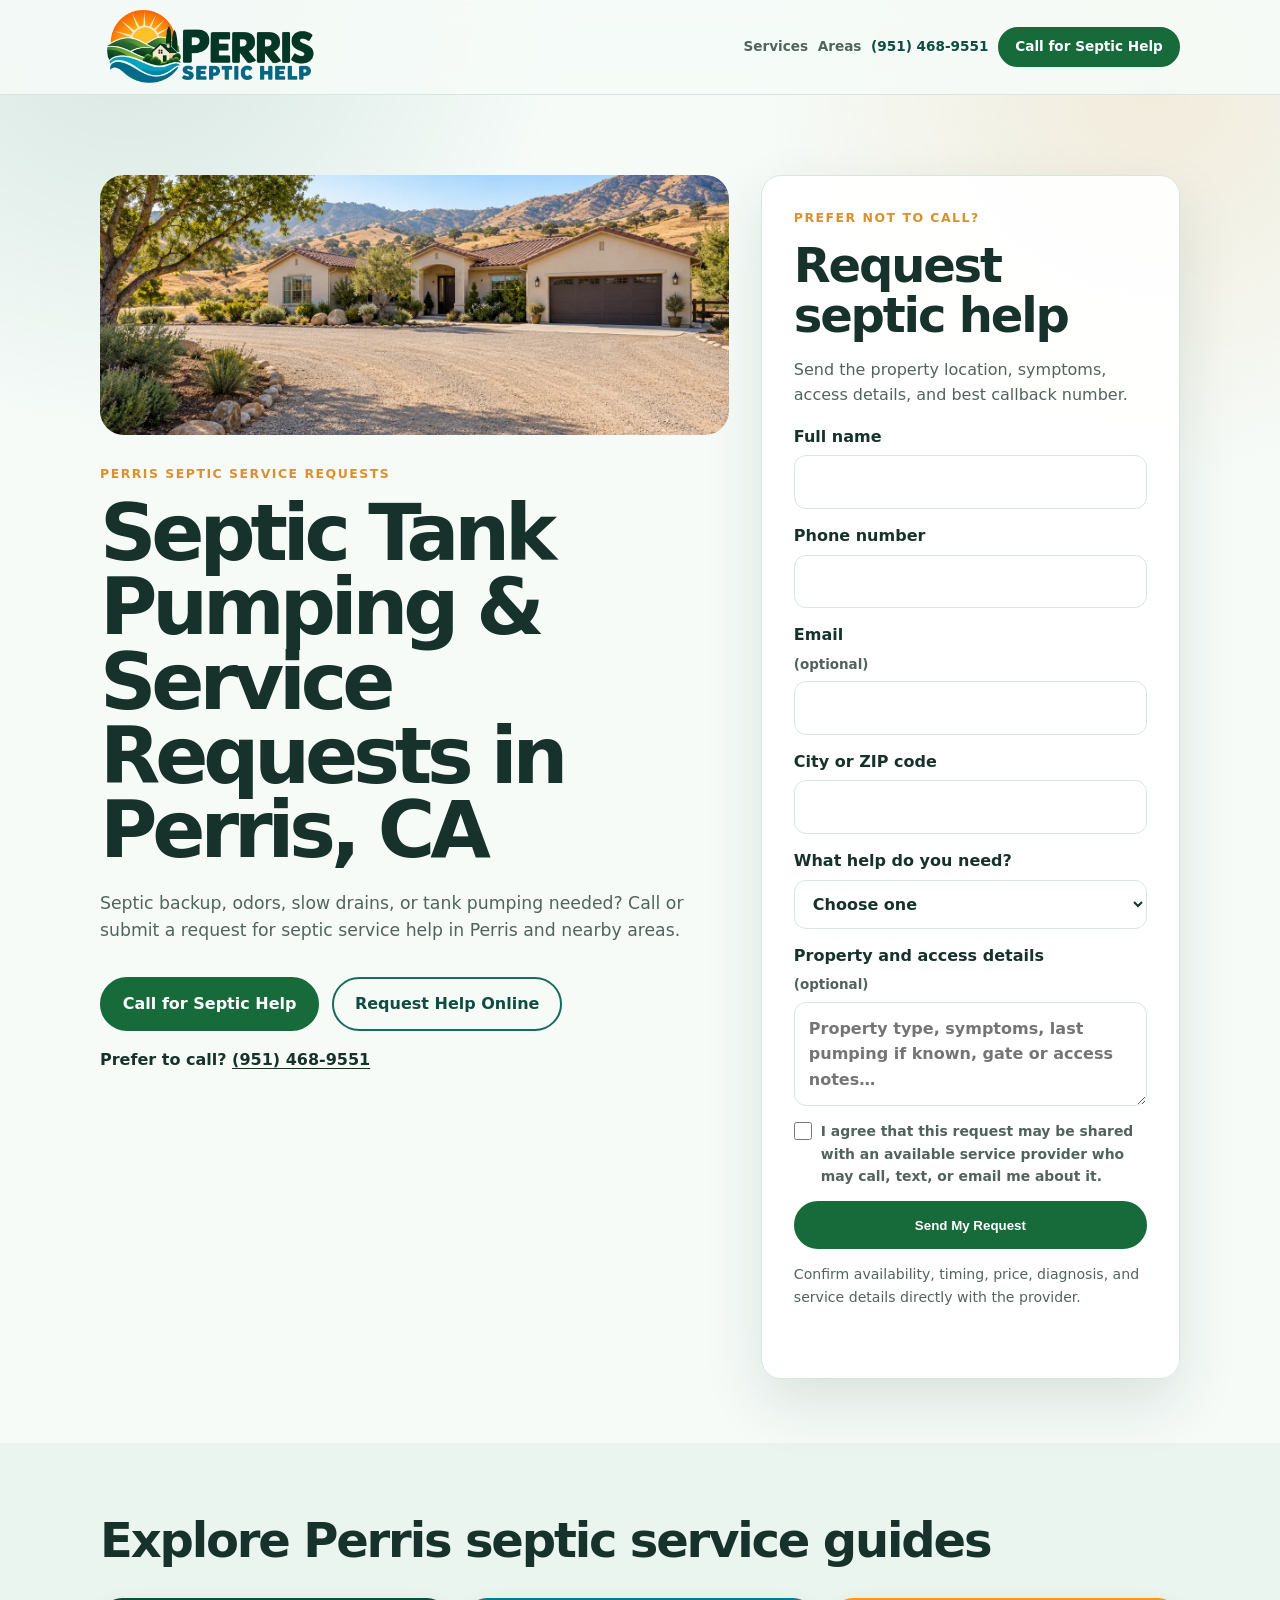
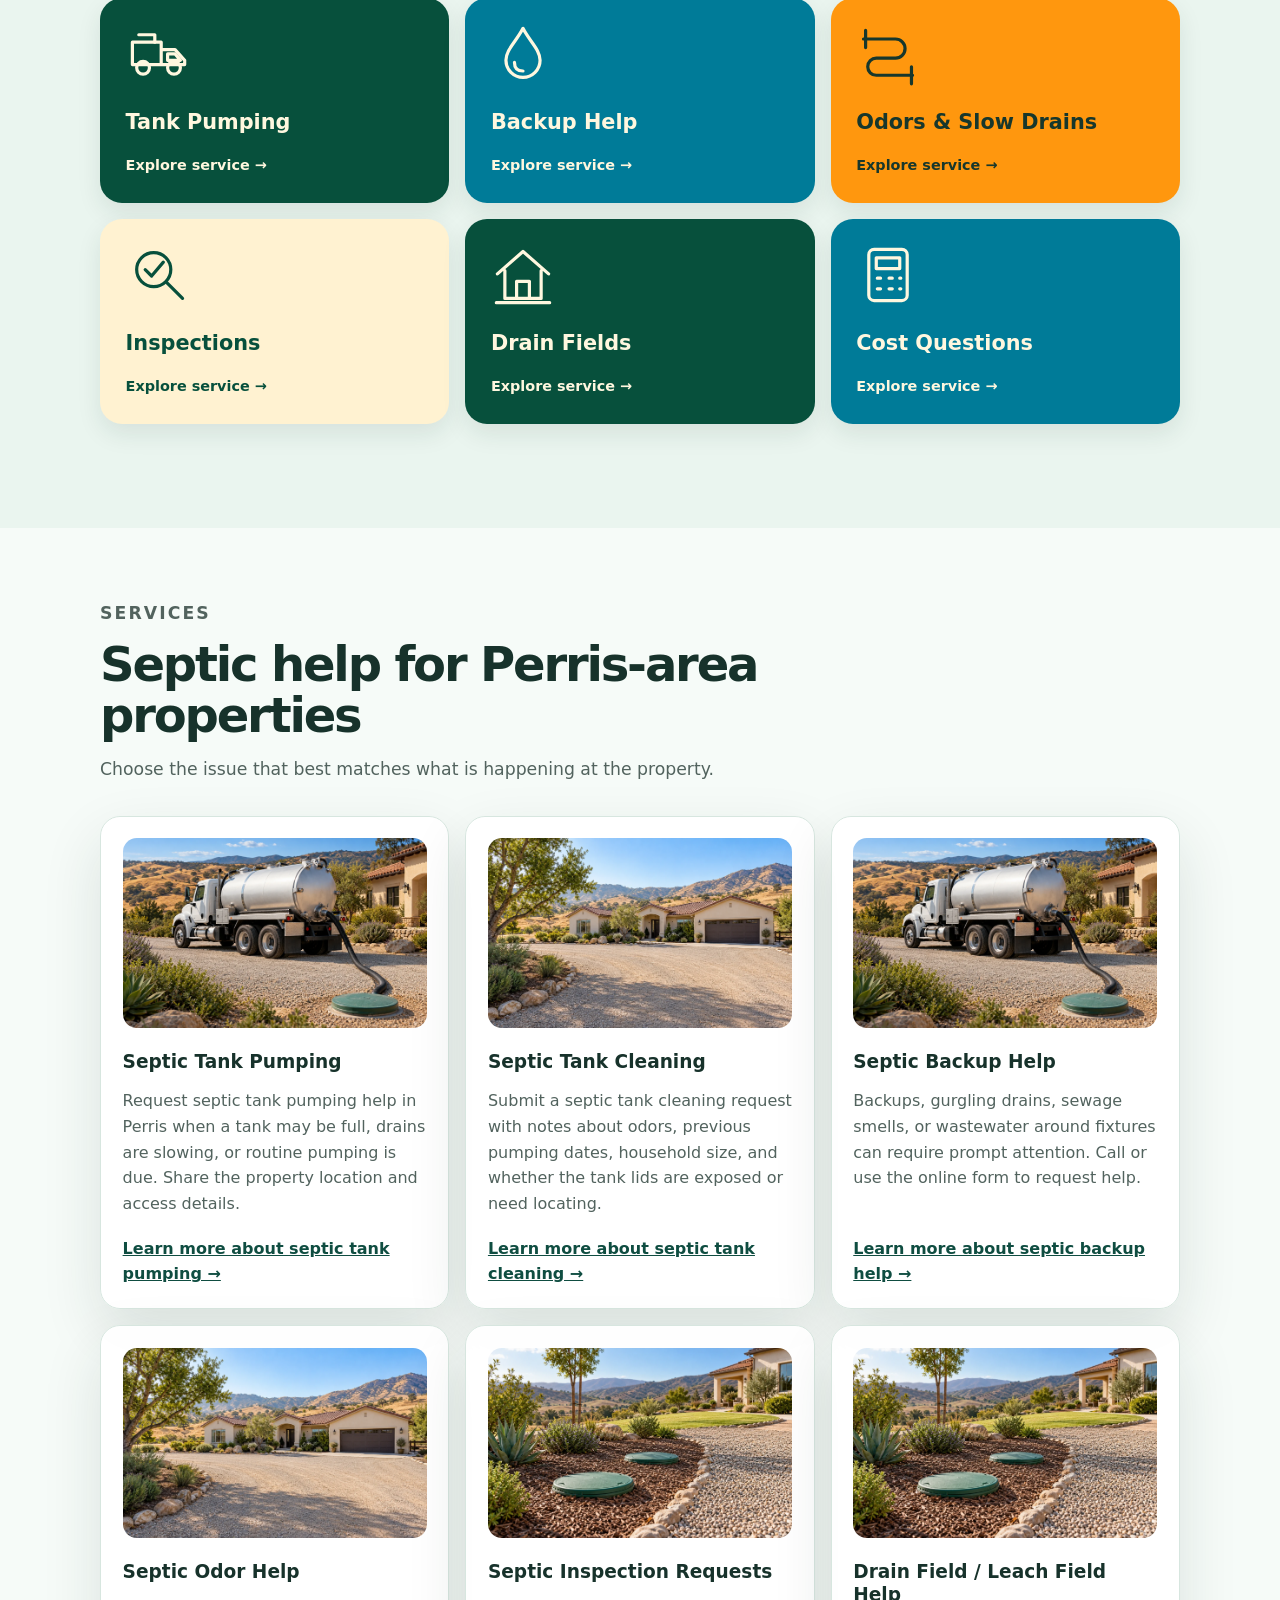
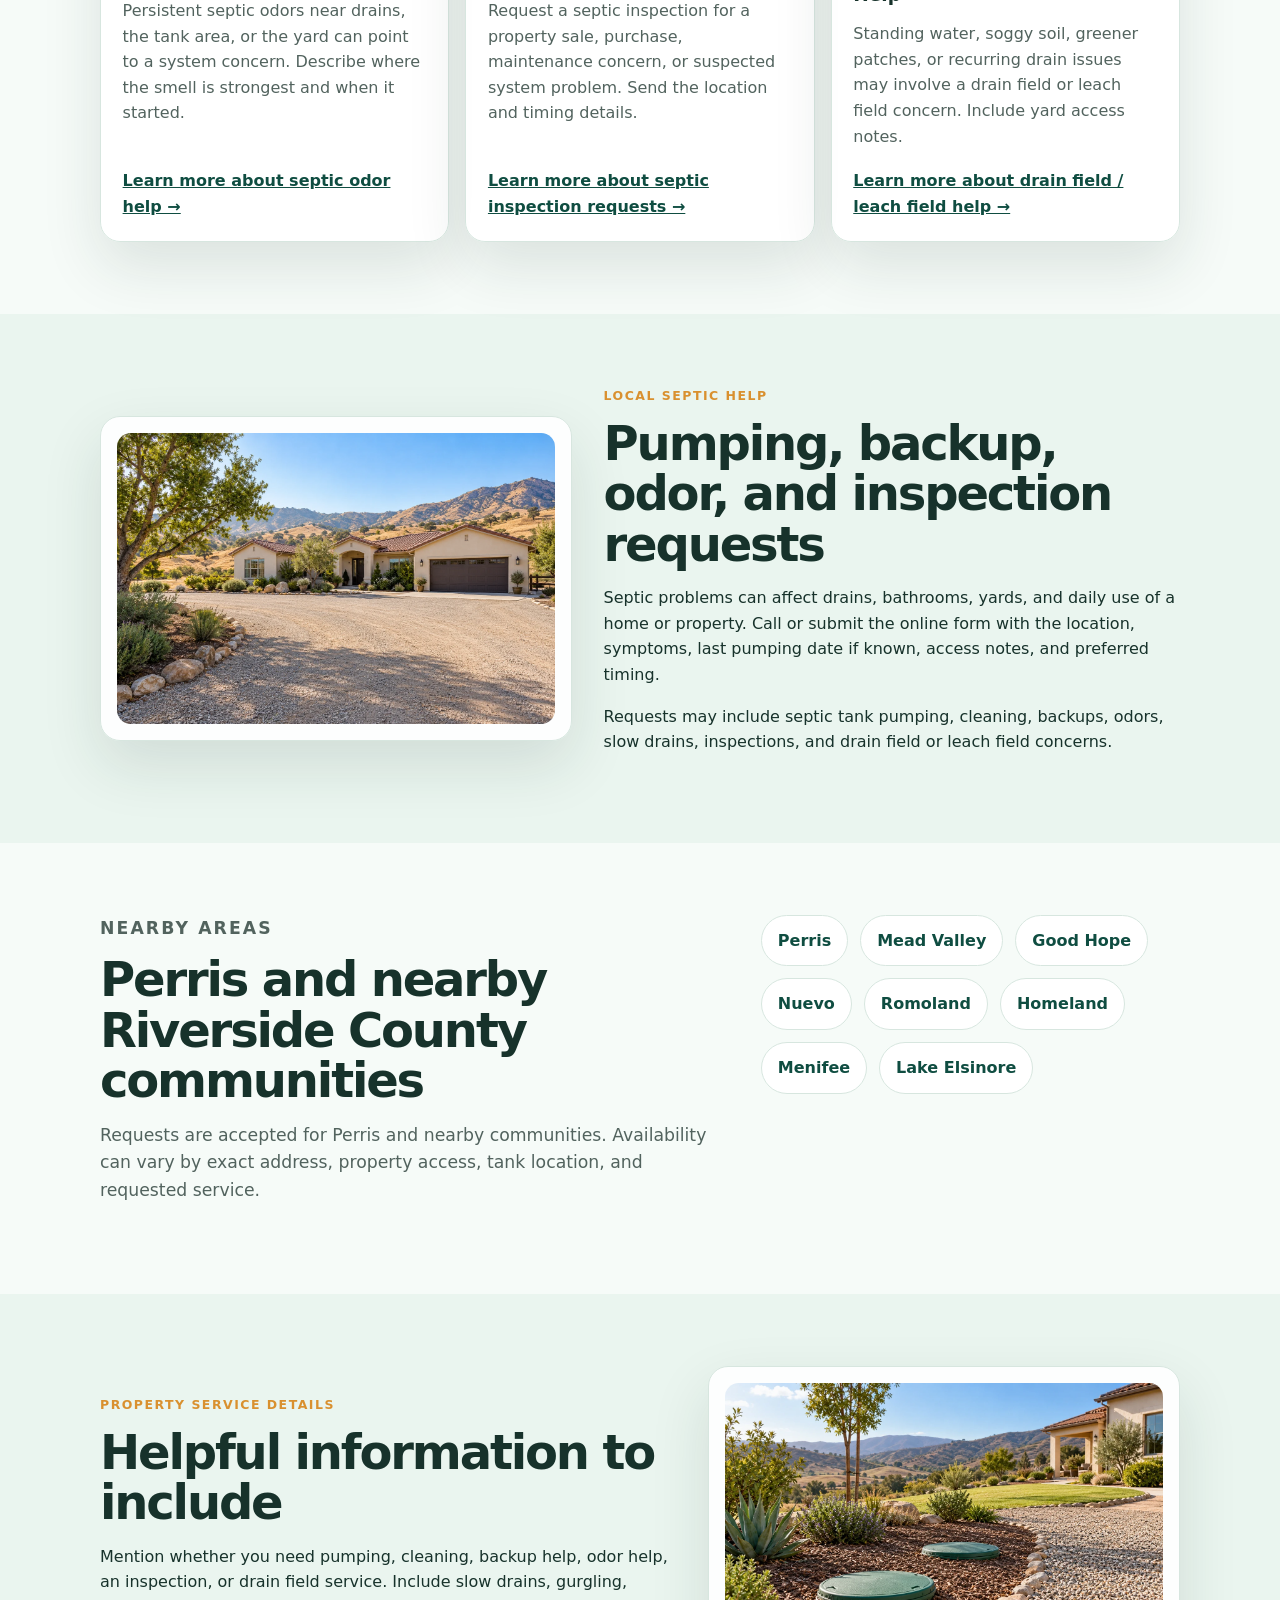
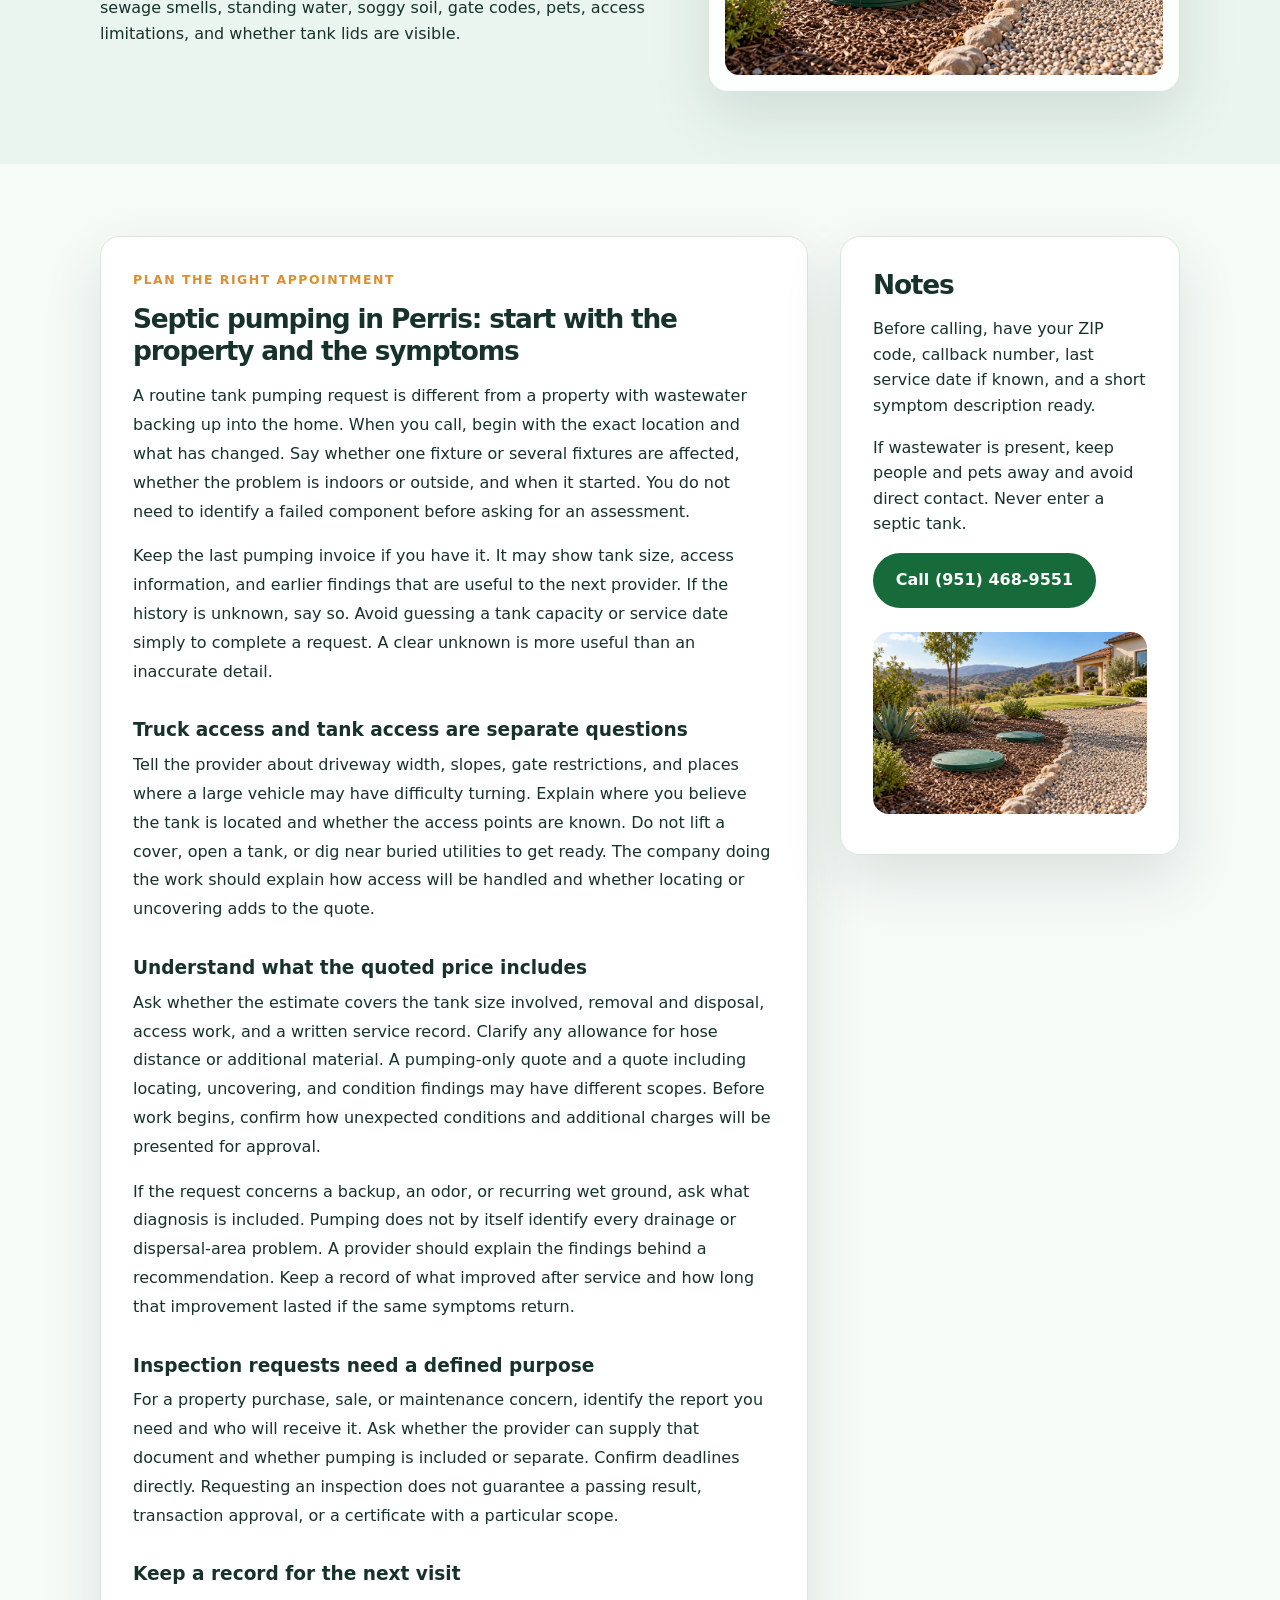
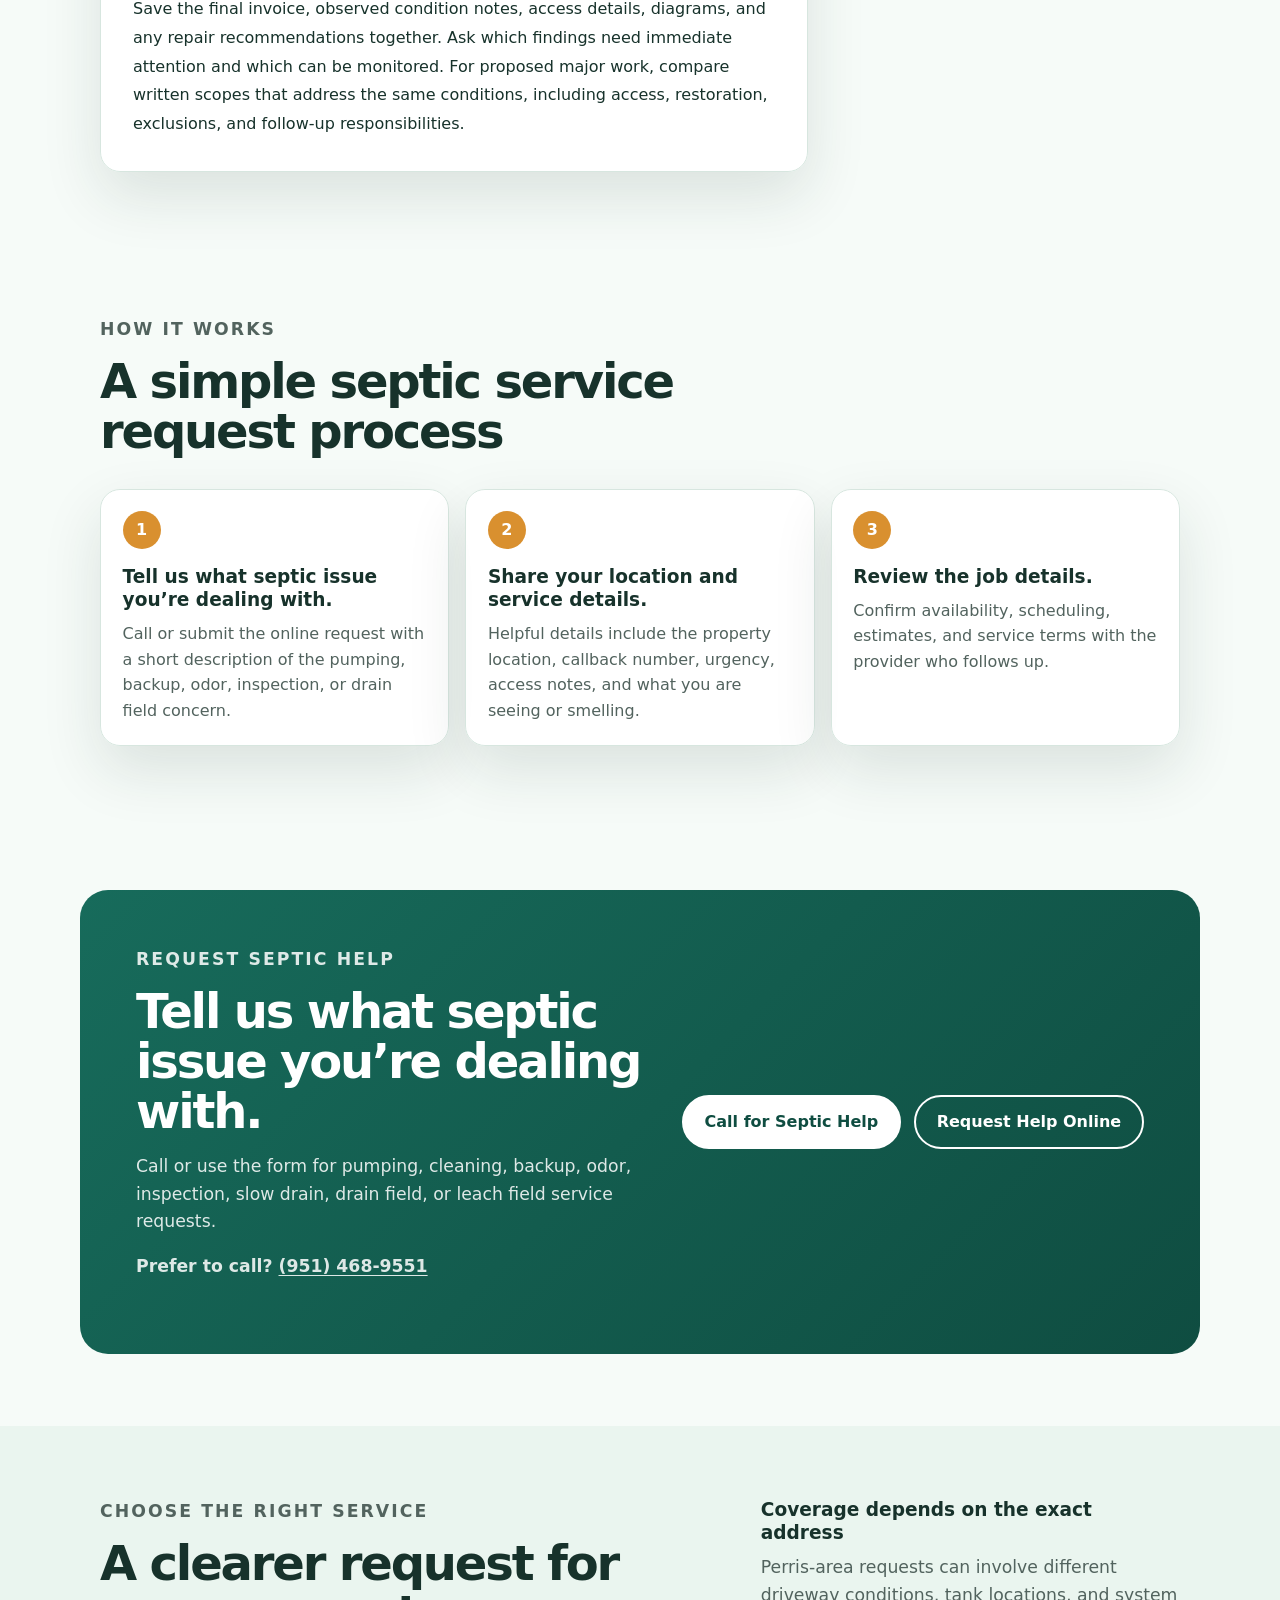
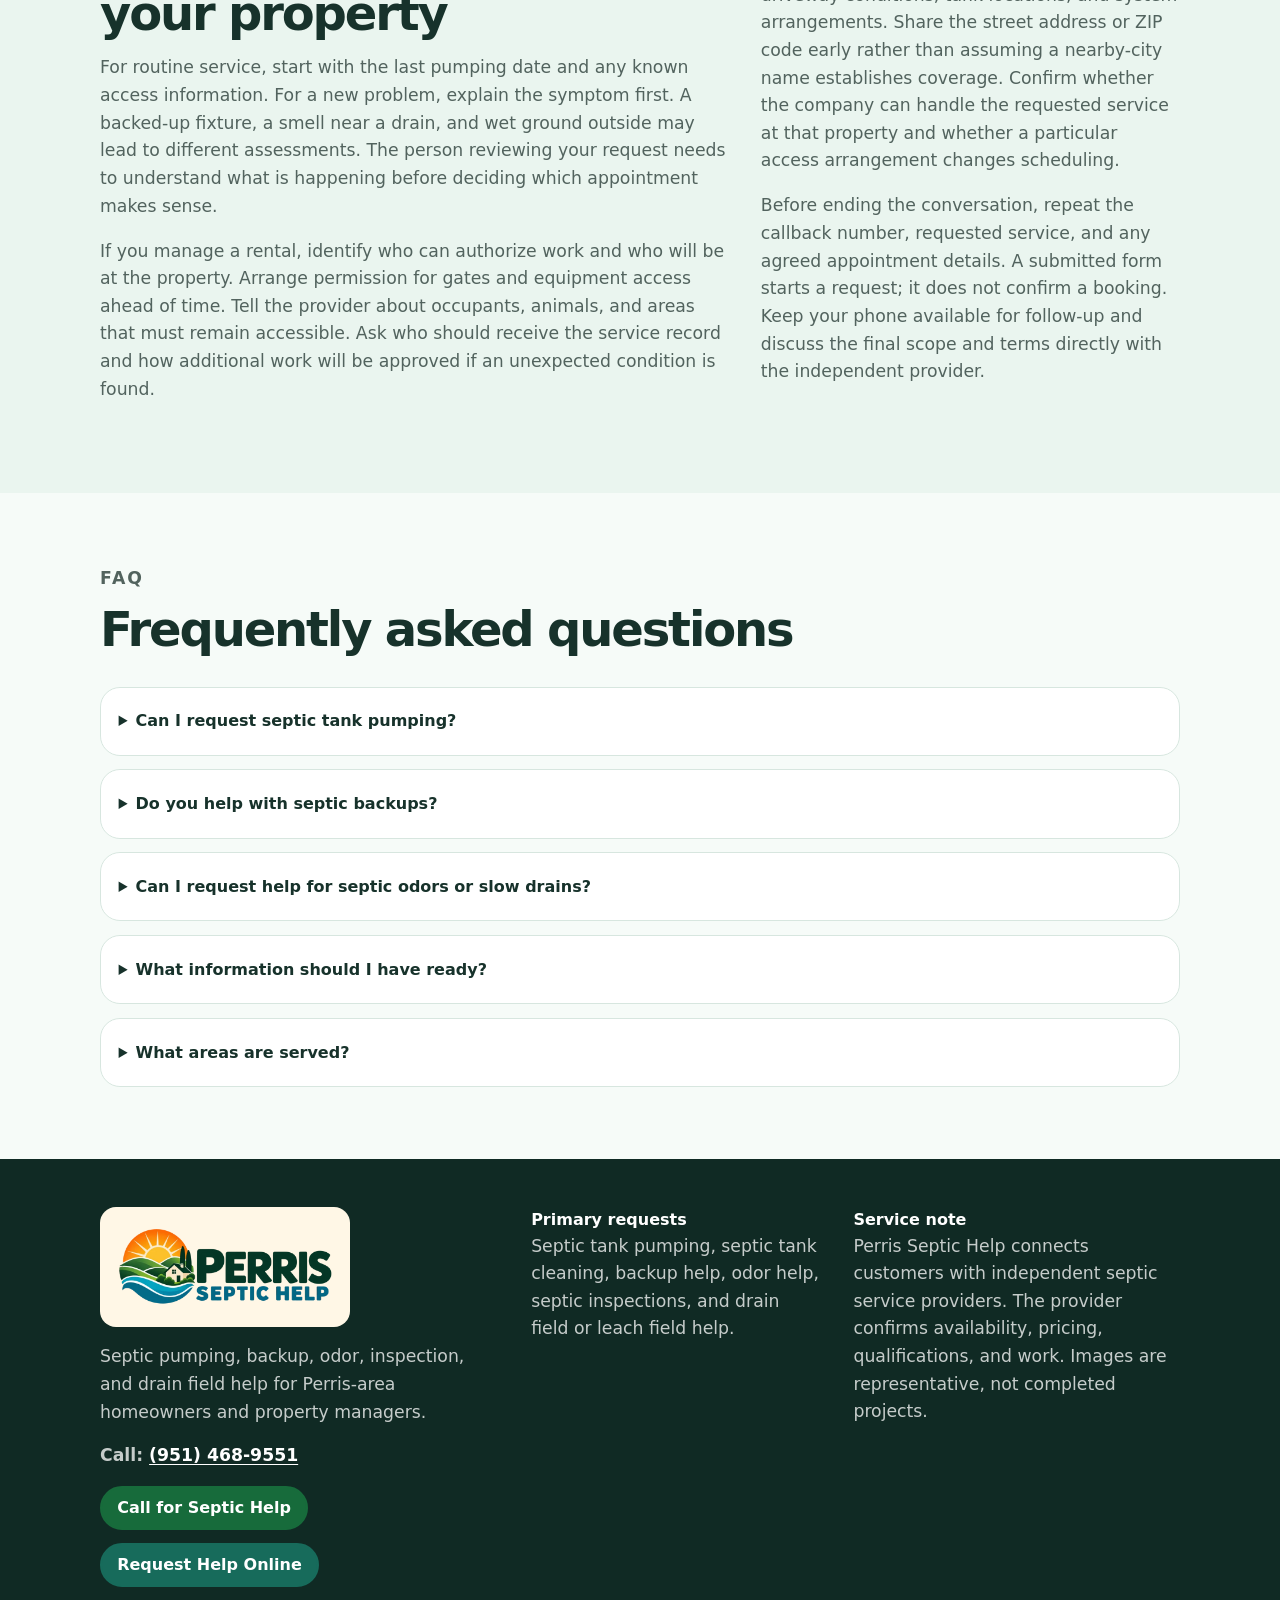
==== commit 565fbd96: "Rebuild Perris septic site with seven service pages, branded photos and working contact number" ====
--- a/index.html
+++ b/index.html
@@ -17,12 +17,12 @@
 <a class="skip-link" href="#main-content">Skip to content</a>
 <header class="site-header">
   <nav class="nav container" aria-label="Main navigation">
-    <a class="brand" href="https://www.perrisseptichelp.com/" data-site-name>Perris Septic Help</a>
+    <a class="brand" href="https://www.perrisseptichelp.com/"><img src="/assets/logo.webp" width="280" height="118" alt="Perris Septic Help"></a>
     <button class="nav-toggle" type="button" aria-expanded="false" aria-controls="nav-menu"><span class="sr-only">Toggle navigation</span><span></span><span></span><span></span></button>
     <div class="nav-menu" id="nav-menu">
       <a href="#services">Services</a><a href="#areas">Areas</a><a href="#how-it-works">How It Works</a><a href="#faq">FAQ</a>
-      <a class="nav-phone" data-phone-link href="tel:+19516251510" data-phone-display>(951) 625-1510</a>
-      <a class="button button-small button-call" data-phone-link href="tel:+19516251510">Call for Septic Help</a>
+      <a class="nav-phone" data-phone-link href="tel:+19514689551" data-phone-display>(951) 468-9551</a>
+      <a class="button button-small button-call" data-phone-link href="tel:+19514689551">Call for Septic Help</a>
       <a class="button button-small" data-cta-link href="#request-form">Request Help Online</a>
     </div>
   </nav>
@@ -31,11 +31,11 @@
   <section class="hero" id="top">
     <div class="container hero-grid">
       <div class="hero-copy">
-        <p class="eyebrow" data-service-eyebrow>Perris septic service requests</p>
+        <img class="hero-property" src="/assets/property.webp" width="1536" height="1024" alt="Representative Perris-area home with driveway access" fetchpriority="high"><p class="eyebrow" data-service-eyebrow>Perris septic service requests</p>
         <h1 data-hero-title>Septic Tank Pumping & Service Requests in Perris, CA</h1>
         <p class="hero-text" data-hero-text>Septic backup, odors, slow drains, or tank pumping needed? Call or submit a request for septic service help in Perris and nearby areas.</p>
-        <div class="hero-actions"><a class="button button-call" data-phone-link href="tel:+19516251510">Call for Septic Help</a><a class="button button-secondary" data-cta-link href="#request-form">Request Help Online</a></div>
-        <p class="phone-inline">Prefer to call? <a data-phone-link href="tel:+19516251510" data-phone-display>(951) 625-1510</a></p>
+        <div class="hero-actions"><a class="button button-call" data-phone-link href="tel:+19514689551">Call for Septic Help</a><a class="button button-secondary" data-cta-link href="#request-form">Request Help Online</a></div>
+        <p class="phone-inline">Prefer to call? <a data-phone-link href="tel:+19514689551" data-phone-display>(951) 468-9551</a></p>
       </div>
       <aside class="hero-card" id="request-form" aria-label="Septic service request form">
         <p class="eyebrow">Prefer not to call?</p><h2>Request septic help</h2>
@@ -57,21 +57,21 @@
     </div>
   </section>
 
-  <section class="section" id="services"><div class="container"><div class="section-heading"><p class="eyebrow">Services</p><h2>Septic help for Perris-area properties</h2><p>Choose the issue that best matches what is happening at the property.</p></div><div class="cards" data-problems></div></div></section>
+  <section class="section section-muted"><div class="container"><h2>Explore Perris septic service guides</h2><nav class="service-tiles" aria-label="Septic service guides"><a class="service-tile tone-0" href="/septic-tank-pumping-perris-ca/"><span class="tile-symbol" aria-hidden="true"><svg viewBox="0 0 56 60" fill="none" stroke="currentColor" stroke-width="3" stroke-linecap="round" stroke-linejoin="round"><path d="M4 18h27v21H4zM31 25h13l9 10v4H31z"/><circle cx="14" cy="42" r="6"/><circle cx="43" cy="42" r="6"/><path d="M10 11h15v7M37 29h7l5 6H37z"/></svg></span><strong>Tank Pumping</strong><span>Explore service →</span></a><a class="service-tile tone-1" href="/septic-backup-help-perris-ca/"><span class="tile-symbol" aria-hidden="true"><svg viewBox="0 0 56 60" fill="none" stroke="currentColor" stroke-width="3" stroke-linecap="round" stroke-linejoin="round"><path d="M28 5C22 17 12 25 12 35a16 16 0 0 0 32 0C44 25 34 17 28 5z"/><path d="M20 37q0 8 8 8"/></svg></span><strong>Backup Help</strong><span>Explore service →</span></a><a class="service-tile tone-2" href="/septic-odors-slow-drains-perris-ca/"><span class="tile-symbol" aria-hidden="true"><svg viewBox="0 0 56 60" fill="none" stroke="currentColor" stroke-width="3" stroke-linecap="round" stroke-linejoin="round"><path d="M5 15h30a9 9 0 0 1 0 18H17a8 8 0 0 0 0 16h34M7 7v16m43 18v16"/></svg></span><strong>Odors & Slow Drains</strong><span>Explore service →</span></a><a class="service-tile tone-3" href="/septic-inspection-perris-ca/"><span class="tile-symbol" aria-hidden="true"><svg viewBox="0 0 56 60" fill="none" stroke="currentColor" stroke-width="3" stroke-linecap="round" stroke-linejoin="round"><circle cx="24" cy="24" r="16"/><path d="m36 36 15 15M16 24l6 6 11-13"/></svg></span><strong>Inspections</strong><span>Explore service →</span></a><a class="service-tile tone-0" href="/drain-field-help-perris-ca/"><span class="tile-symbol" aria-hidden="true"><svg viewBox="0 0 56 60" fill="none" stroke="currentColor" stroke-width="3" stroke-linecap="round" stroke-linejoin="round"><path d="m4 28 24-21 24 21M11 25v26h34V25M22 51V35h12v16M3 55h50"/></svg></span><strong>Drain Fields</strong><span>Explore service →</span></a><a class="service-tile tone-1" href="/septic-pumping-cost-perris-ca/"><span class="tile-symbol" aria-hidden="true"><svg viewBox="0 0 56 60" fill="none" stroke="currentColor" stroke-width="3" stroke-linecap="round" stroke-linejoin="round"><rect x="10" y="5" width="36" height="48" rx="5"/><path d="M17 13h22v10H17zm1 19h3m8 0h3m7 0h1M18 42h3m8 0h3m7 0h1"/></svg></span><strong>Cost Questions</strong><span>Explore service →</span></a></nav></div></section><section class="section" id="services"><div class="container"><div class="section-heading"><p class="eyebrow">Services</p><h2>Septic help for Perris-area properties</h2><p>Choose the issue that best matches what is happening at the property.</p></div><div class="cards" data-problems></div></div></section>
 
-  <section class="section section-muted"><div class="container content-grid"><div class="image-panel"><img src="assets/septic-service-request-perris.svg" alt="septic service request in Perris for rural residential property service"></div><div><p class="eyebrow">Local septic help</p><h2>Pumping, backup, odor, and inspection requests</h2><p>Septic problems can affect drains, bathrooms, yards, and daily use of a home or property. Call or submit the online form with the location, symptoms, last pumping date if known, access notes, and preferred timing.</p><p>Requests may include septic tank pumping, cleaning, backups, odors, slow drains, inspections, and drain field or leach field concerns.</p></div></div></section>
+  <section class="section section-muted"><div class="container content-grid"><div class="image-panel"><img src="assets/property.webp" alt="Representative rural Southern California home with a gravel driveway"></div><div><p class="eyebrow">Local septic help</p><h2>Pumping, backup, odor, and inspection requests</h2><p>Septic problems can affect drains, bathrooms, yards, and daily use of a home or property. Call or submit the online form with the location, symptoms, last pumping date if known, access notes, and preferred timing.</p><p>Requests may include septic tank pumping, cleaning, backups, odors, slow drains, inspections, and drain field or leach field concerns.</p></div></div></section>
 
   <section class="section" id="areas"><div class="container split"><div><p class="eyebrow">Nearby areas</p><h2>Perris and nearby Riverside County communities</h2><p>Requests are accepted for Perris and nearby communities. Availability can vary by exact address, property access, tank location, and requested service.</p></div><div class="area-list" data-service-areas></div></div></section>
 
-  <section class="section section-muted"><div class="container content-grid reverse"><div><p class="eyebrow">Property service details</p><h2>Helpful information to include</h2><p>Mention whether you need pumping, cleaning, backup help, odor help, an inspection, or drain field service. Include slow drains, gurgling, sewage smells, standing water, soggy soil, gate codes, pets, access limitations, and whether tank lids are visible.</p></div><div class="image-panel"><img src="assets/drain-field-service-help.svg" alt="drain field service help for Perris septic requests"></div></div></section>
+  <section class="section section-muted"><div class="container content-grid reverse"><div><p class="eyebrow">Property service details</p><h2>Helpful information to include</h2><p>Mention whether you need pumping, cleaning, backup help, odor help, an inspection, or drain field service. Include slow drains, gurgling, sewage smells, standing water, soggy soil, gate codes, pets, access limitations, and whether tank lids are visible.</p></div><div class="image-panel"><img src="assets/yard.webp" alt="Representative yard with closed septic access lids"></div></div></section>
 
-  <section class="section" id="how-it-works"><div class="container"><div class="section-heading"><p class="eyebrow">How It Works</p><h2>A simple septic service request process</h2></div><div class="steps" data-steps></div></div></section>
+  <section class="section"><div class="container article-layout"><article class="article-card"><p class="eyebrow">Plan the right appointment</p><h2>Septic pumping in Perris: start with the property and the symptoms</h2><p>A routine tank pumping request is different from a property with wastewater backing up into the home. When you call, begin with the exact location and what has changed. Say whether one fixture or several fixtures are affected, whether the problem is indoors or outside, and when it started. You do not need to identify a failed component before asking for an assessment.</p><p>Keep the last pumping invoice if you have it. It may show tank size, access information, and earlier findings that are useful to the next provider. If the history is unknown, say so. Avoid guessing a tank capacity or service date simply to complete a request. A clear unknown is more useful than an inaccurate detail.</p><h3>Truck access and tank access are separate questions</h3><p>Tell the provider about driveway width, slopes, gate restrictions, and places where a large vehicle may have difficulty turning. Explain where you believe the tank is located and whether the access points are known. Do not lift a cover, open a tank, or dig near buried utilities to get ready. The company doing the work should explain how access will be handled and whether locating or uncovering adds to the quote.</p><h3>Understand what the quoted price includes</h3><p>Ask whether the estimate covers the tank size involved, removal and disposal, access work, and a written service record. Clarify any allowance for hose distance or additional material. A pumping-only quote and a quote including locating, uncovering, and condition findings may have different scopes. Before work begins, confirm how unexpected conditions and additional charges will be presented for approval.</p><p>If the request concerns a backup, an odor, or recurring wet ground, ask what diagnosis is included. Pumping does not by itself identify every drainage or dispersal-area problem. A provider should explain the findings behind a recommendation. Keep a record of what improved after service and how long that improvement lasted if the same symptoms return.</p><h3>Inspection requests need a defined purpose</h3><p>For a property purchase, sale, or maintenance concern, identify the report you need and who will receive it. Ask whether the provider can supply that document and whether pumping is included or separate. Confirm deadlines directly. Requesting an inspection does not guarantee a passing result, transaction approval, or a certificate with a particular scope.</p><h3>Keep a record for the next visit</h3><p>Save the final invoice, observed condition notes, access details, diagrams, and any repair recommendations together. Ask which findings need immediate attention and which can be monitored. For proposed major work, compare written scopes that address the same conditions, including access, restoration, exclusions, and follow-up responsibilities.</p></article><aside class="sidebar-card"><h2>Notes</h2><p>Before calling, have your ZIP code, callback number, last service date if known, and a short symptom description ready.</p><p>If wastewater is present, keep people and pets away and avoid direct contact. Never enter a septic tank.</p><a class="button button-call" href="tel:+19514689551">Call (951) 468-9551</a><img class="notes-photo" src="/assets/yard.webp" width="1536" height="1024" loading="lazy" alt="Representative closed septic access lids in a rural yard"></aside></div></section><section class="section" id="how-it-works"><div class="container"><div class="section-heading"><p class="eyebrow">How It Works</p><h2>A simple septic service request process</h2></div><div class="steps" data-steps></div></div></section>
 
-  <section class="cta-section" id="request-help"><div class="container cta-panel"><div><p class="eyebrow">Request septic help</p><h2>Tell us what septic issue you’re dealing with.</h2><p>Call or use the form for pumping, cleaning, backup, odor, inspection, slow drain, drain field, or leach field service requests.</p><p class="cta-phone-note">Prefer to call? <a data-phone-link href="tel:+19516251510" data-phone-display>(951) 625-1510</a></p></div><div class="cta-actions"><a class="button button-light" data-phone-link href="tel:+19516251510">Call for Septic Help</a><a class="button button-light button-outline-light" data-cta-link href="#request-form">Request Help Online</a></div></div></section>
+  <section class="cta-section" id="request-help"><div class="container cta-panel"><div><p class="eyebrow">Request septic help</p><h2>Tell us what septic issue you’re dealing with.</h2><p>Call or use the form for pumping, cleaning, backup, odor, inspection, slow drain, drain field, or leach field service requests.</p><p class="cta-phone-note">Prefer to call? <a data-phone-link href="tel:+19514689551" data-phone-display>(951) 468-9551</a></p></div><div class="cta-actions"><a class="button button-light" data-phone-link href="tel:+19514689551">Call for Septic Help</a><a class="button button-light button-outline-light" data-cta-link href="#request-form">Request Help Online</a></div></div></section>
 
-  <section class="section" id="faq"><div class="container"><div class="section-heading"><p class="eyebrow">FAQ</p><h2>Frequently asked questions</h2></div><div class="faq-list" data-faq></div></div></section>
+  <section class="section section-muted"><div class="container split"><div><p class="eyebrow">Choose the right service</p><h2>A clearer request for your property</h2><p>For routine service, start with the last pumping date and any known access information. For a new problem, explain the symptom first. A backed-up fixture, a smell near a drain, and wet ground outside may lead to different assessments. The person reviewing your request needs to understand what is happening before deciding which appointment makes sense.</p><p>If you manage a rental, identify who can authorize work and who will be at the property. Arrange permission for gates and equipment access ahead of time. Tell the provider about occupants, animals, and areas that must remain accessible. Ask who should receive the service record and how additional work will be approved if an unexpected condition is found.</p></div><div><h3>Coverage depends on the exact address</h3><p>Perris-area requests can involve different driveway conditions, tank locations, and system arrangements. Share the street address or ZIP code early rather than assuming a nearby-city name establishes coverage. Confirm whether the company can handle the requested service at that property and whether a particular access arrangement changes scheduling.</p><p>Before ending the conversation, repeat the callback number, requested service, and any agreed appointment details. A submitted form starts a request; it does not confirm a booking. Keep your phone available for follow-up and discuss the final scope and terms directly with the independent provider.</p></div></div></section><section class="section" id="faq"><div class="container"><div class="section-heading"><p class="eyebrow">FAQ</p><h2>Frequently asked questions</h2></div><div class="faq-list" data-faq></div></div></section>
 </main>
-<footer class="site-footer"><div class="container footer-grid"><div><strong data-site-name>Perris Septic Help</strong><p data-footer-description>Septic pumping, backup, odor, inspection, and drain field help for Perris-area homeowners and property managers.</p><p class="footer-phone">Call: <a data-phone-link href="tel:+19516251510" data-phone-display>(951) 625-1510</a></p><div class="footer-actions"><a class="button button-small button-call" data-phone-link href="tel:+19516251510">Call for Septic Help</a><a class="button button-small" data-cta-link href="#request-form">Request Help Online</a></div></div><div><strong>Primary requests</strong><p>Septic tank pumping, septic tank cleaning, backup help, odor help, septic inspections, and drain field or leach field help.</p></div><div><strong>Service note</strong><p class="small" data-disclaimer>This site helps connect customers with independent septic service providers.</p></div></div></footer>
+<footer class="site-footer"><div class="container footer-grid"><div><img class="footer-logo" src="/assets/logo.webp" width="280" height="118" alt="Perris Septic Help"><p data-footer-description>Septic pumping, backup, odor, inspection, and drain field help for Perris-area homeowners and property managers.</p><p class="footer-phone">Call: <a data-phone-link href="tel:+19514689551" data-phone-display>(951) 468-9551</a></p><div class="footer-actions"><a class="button button-small button-call" data-phone-link href="tel:+19514689551">Call for Septic Help</a><a class="button button-small" data-cta-link href="#request-form">Request Help Online</a></div></div><div><strong>Primary requests</strong><p>Septic tank pumping, septic tank cleaning, backup help, odor help, septic inspections, and drain field or leach field help.</p></div><div><strong>Service note</strong><p class="small" data-disclaimer>Perris Septic Help connects customers with independent septic service providers. The provider confirms availability, pricing, qualifications, and work. Images are representative, not completed projects.</p></div></div></footer>
 <script src="config.js"></script><script src="script.js"></script>
 </body>
-</html>+</html>
--- a/styles.css
+++ b/styles.css
@@ -633,3 +633,22 @@
 }
 
 .lead-form{display:grid;gap:14px}.form-intro,.form-note{color:var(--muted)}.lead-form label{display:grid;gap:6px;font-weight:800}.lead-form input,.lead-form select,.lead-form textarea{width:100%;padding:13px 14px;border:1px solid var(--border);border-radius:12px;background:#fff;color:var(--text);font:inherit}.lead-form input:focus,.lead-form select:focus,.lead-form textarea:focus{outline:3px solid rgba(217,144,47,.25);border-color:var(--accent)}.optional{color:var(--muted);font-size:.84rem;font-weight:600}.lead-form .consent-label{display:flex;align-items:flex-start;gap:9px;color:var(--muted);font-size:.87rem;font-weight:650}.lead-form .consent-label input{width:18px;height:18px;flex:0 0 18px;margin:2px 0 0}.form-submit{width:100%;cursor:pointer}.form-submit:disabled{opacity:.7;cursor:wait}.form-note{margin:0;font-size:.88rem}.form-status{min-height:1.5em;margin:0;font-weight:800}.form-status.is-success{color:var(--primary)}.form-status.is-error{color:#a1261d}.botcheck{position:absolute!important;left:-9999px!important;width:1px!important;height:1px!important;opacity:0!important;pointer-events:none!important}#request-form{scroll-margin-top:120px}
+
+
+/* Clear contact controls on all pages. */
+a.button-call,button.button-call{background:#176b3b;border-color:#176b3b;color:#fff}a.button-call:hover,button.button-call:hover{background:#11512d}.article-card section{margin-bottom:2rem}.article-card h2,.sidebar-card h2{font-size:1.65rem;line-height:1.2}.article-card figure{margin:2rem 0}.article-card p{line-height:1.8}
+
+/* Menu palette follows the Perris Septic Help logo. */
+.service-tiles{display:grid;grid-template-columns:repeat(3,minmax(0,1fr));gap:1rem;margin:2rem 0}
+.service-tile{--tile-bg:#07503c;--tile-text:#fff7df;display:flex;flex-direction:column;gap:.7rem;align-items:flex-start;padding:1.6rem;border-radius:22px;text-decoration:none;background:var(--tile-bg);color:var(--tile-text);box-shadow:0 10px 24px #17322b18;transition:transform .2s,box-shadow .2s;min-height:205px}
+.service-tile strong{font-size:1.3rem}.service-tile>span:last-child{font-size:.9rem;font-weight:700;margin-top:auto}.service-tile.tone-1{--tile-bg:#007b98}.service-tile.tone-2{--tile-bg:#ff970e;--tile-text:#17372c}.service-tile.tone-3{--tile-bg:#fff2d1;--tile-text:#07503c}.tile-symbol{font-size:2.5rem;font-weight:900;line-height:1.1;display:inline-block;transform-origin:50% 75%;animation:perris-wiggle 4s ease-in-out infinite}.service-tile:nth-child(2n) .tile-symbol{animation-delay:.7s}.service-tile:nth-child(3n) .tile-symbol{animation-delay:1.4s}.service-tile:hover,.service-tile:focus-visible{transform:translateY(-5px);box-shadow:0 18px 28px #17322b28}.service-tile:focus-visible{outline:3px solid #17372c;outline-offset:4px}@keyframes perris-wiggle{0%,65%,100%{transform:rotate(0)}72%{transform:rotate(-9deg)}79%{transform:rotate(9deg)}86%{transform:rotate(-5deg)}93%{transform:rotate(4deg)}}@media(max-width:820px){.service-tiles{grid-template-columns:repeat(2,minmax(0,1fr))}}@media(max-width:450px){.service-tile{padding:1.1rem;min-height:185px}.service-tile strong{font-size:1.1rem}}@media(prefers-reduced-motion:reduce){.tile-symbol{animation:none}.service-tile{transition:none}}
+
+.brand img{display:block;width:220px;height:auto}.footer-logo{display:block;background:#fff7e6;padding:12px;border-radius:16px;width:250px;height:auto;margin-bottom:1rem}.nav{gap:1rem}.nav-menu{gap:.6rem}.nav-menu a{font-size:.85rem}.hero-property{display:block;width:100%;height:260px;object-fit:cover;border-radius:24px;margin-bottom:1.8rem}.tile-symbol svg{width:64px;height:64px}.notes-photo{width:100%;height:auto;border-radius:16px;margin-top:1.5rem}.service-tiles{grid-template-columns:repeat(3,minmax(0,1fr))}.image-panel img{aspect-ratio:3/2;object-fit:cover}.article-card h3{margin-top:2rem}@media(min-width:821px){.nav-menu>a:nth-child(3),.nav-menu>a:nth-child(4),.nav-menu>.button:not(.button-call){display:none}}@media(max-width:820px){.brand img{width:190px}.service-tiles{grid-template-columns:repeat(2,minmax(0,1fr))}.hero-property{height:220px}.nav-menu a{font-size:1rem}}
+
+.hero-copy{align-self:start}
+
+/* Always-moving, colorful service tiles requested for this design. */
+.service-tile{animation:tile-rock 3.2s ease-in-out infinite;transform-origin:50% 85%}
+.service-tile:nth-child(2n){animation-delay:-1.1s}.service-tile:nth-child(3n){animation-delay:-2.2s}
+@keyframes tile-rock{0%,100%{transform:rotate(-3deg) translateY(0)}50%{transform:rotate(3deg) translateY(-6px)}}
+@media(prefers-reduced-motion:reduce){.service-tile{animation:tile-rock 3.2s ease-in-out infinite}.tile-symbol{animation:perris-wiggle 4s ease-in-out infinite}}
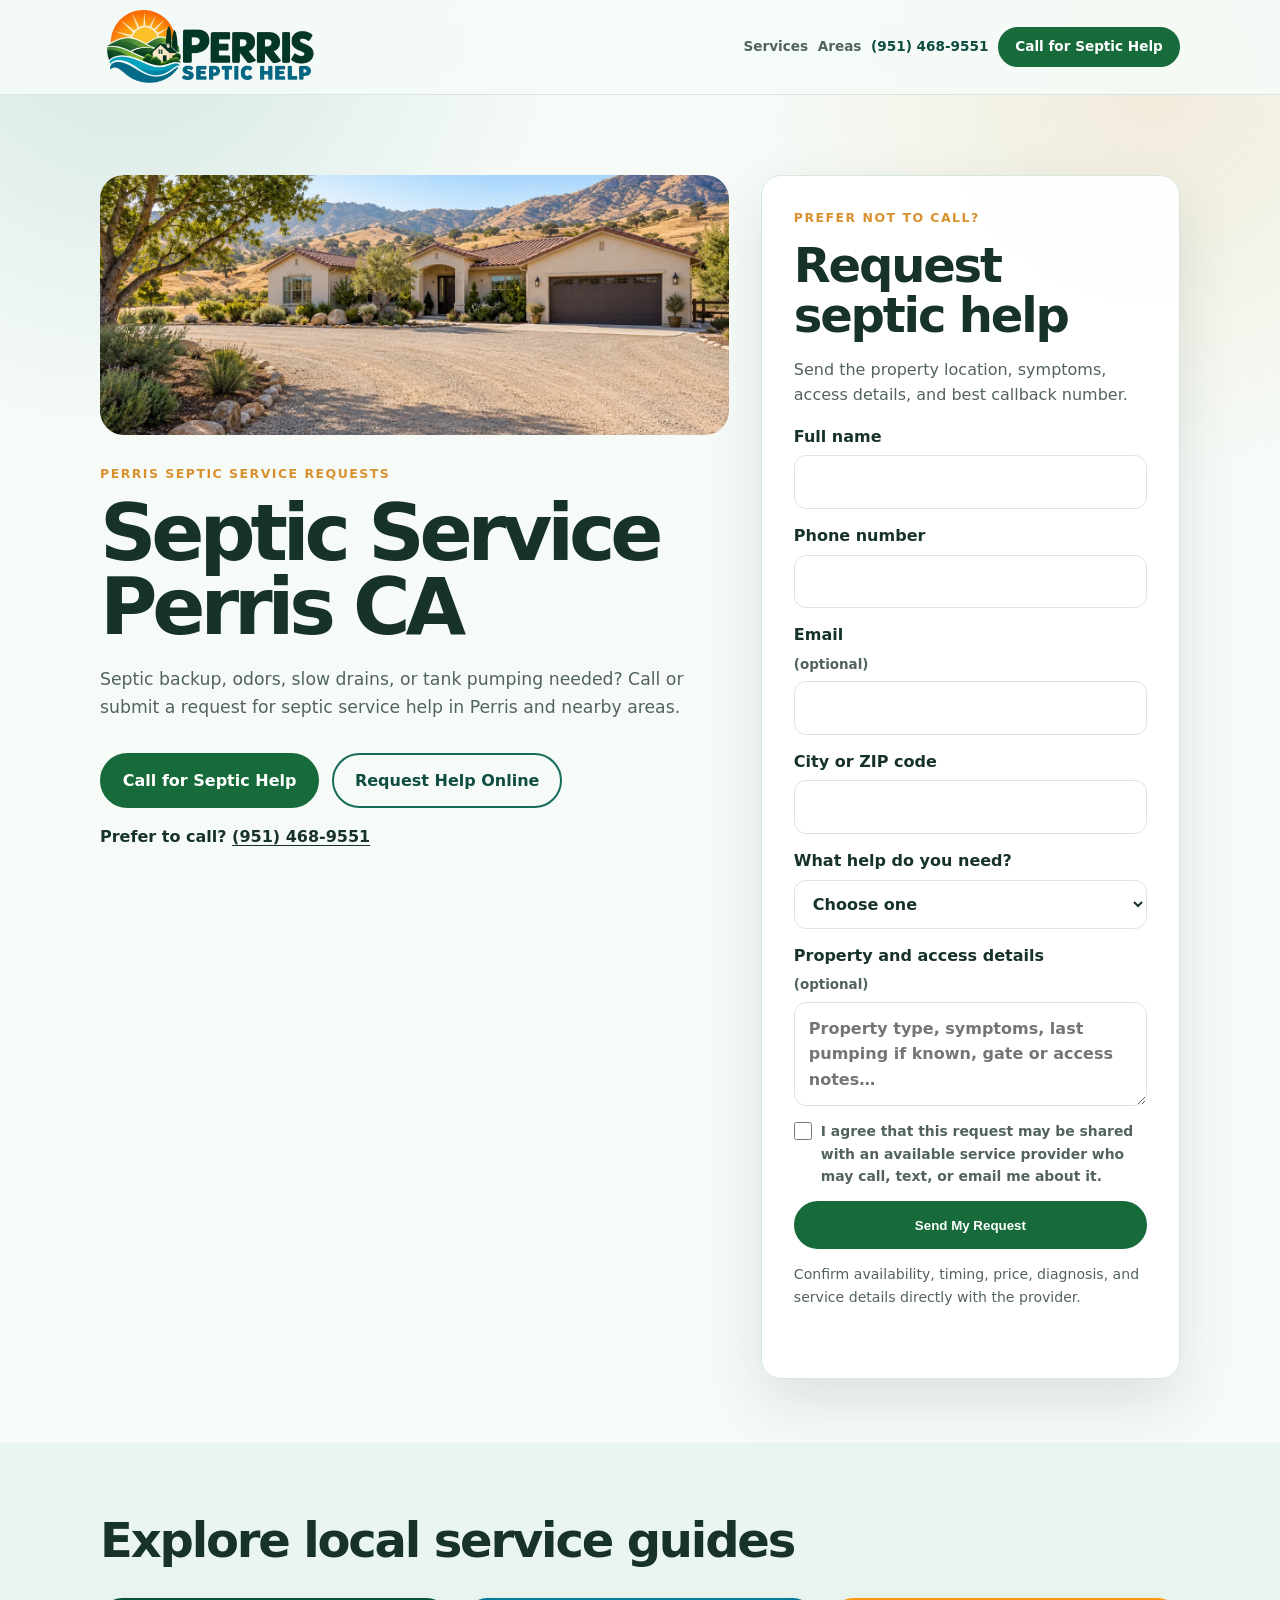
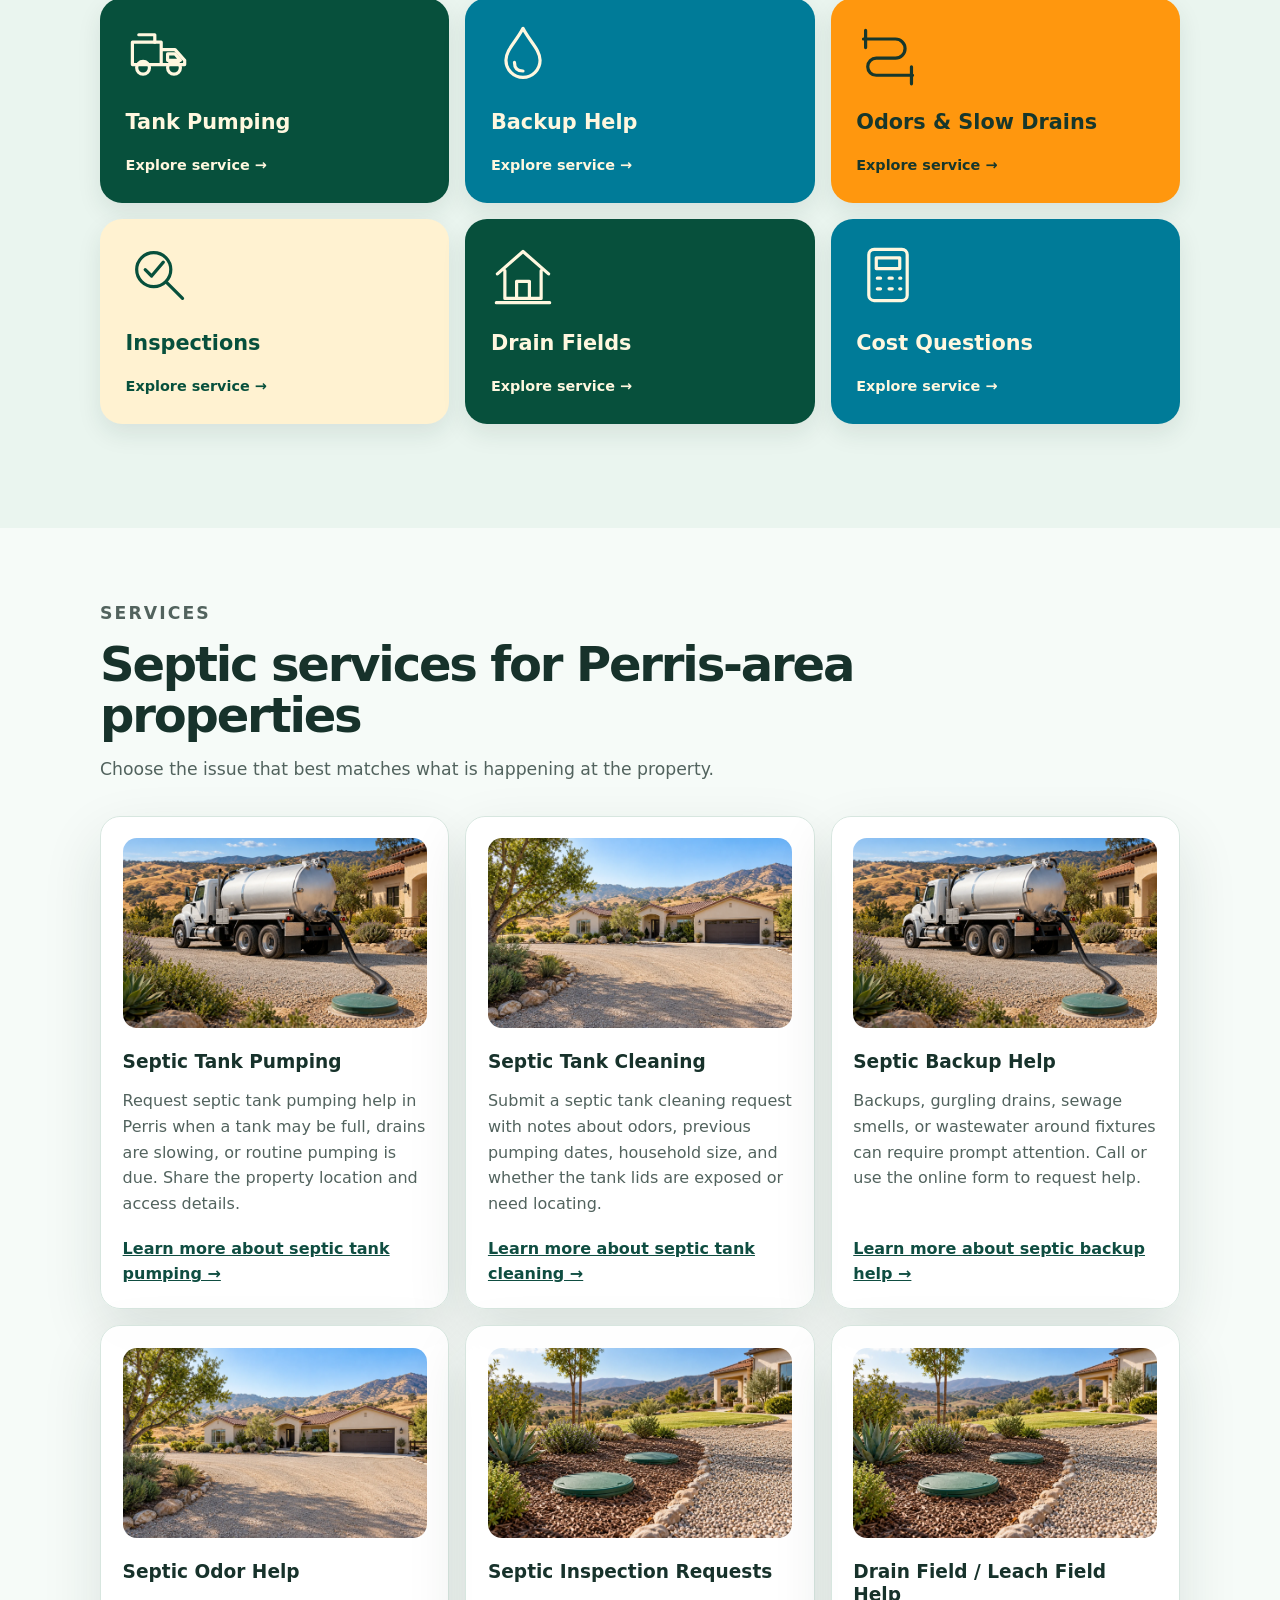
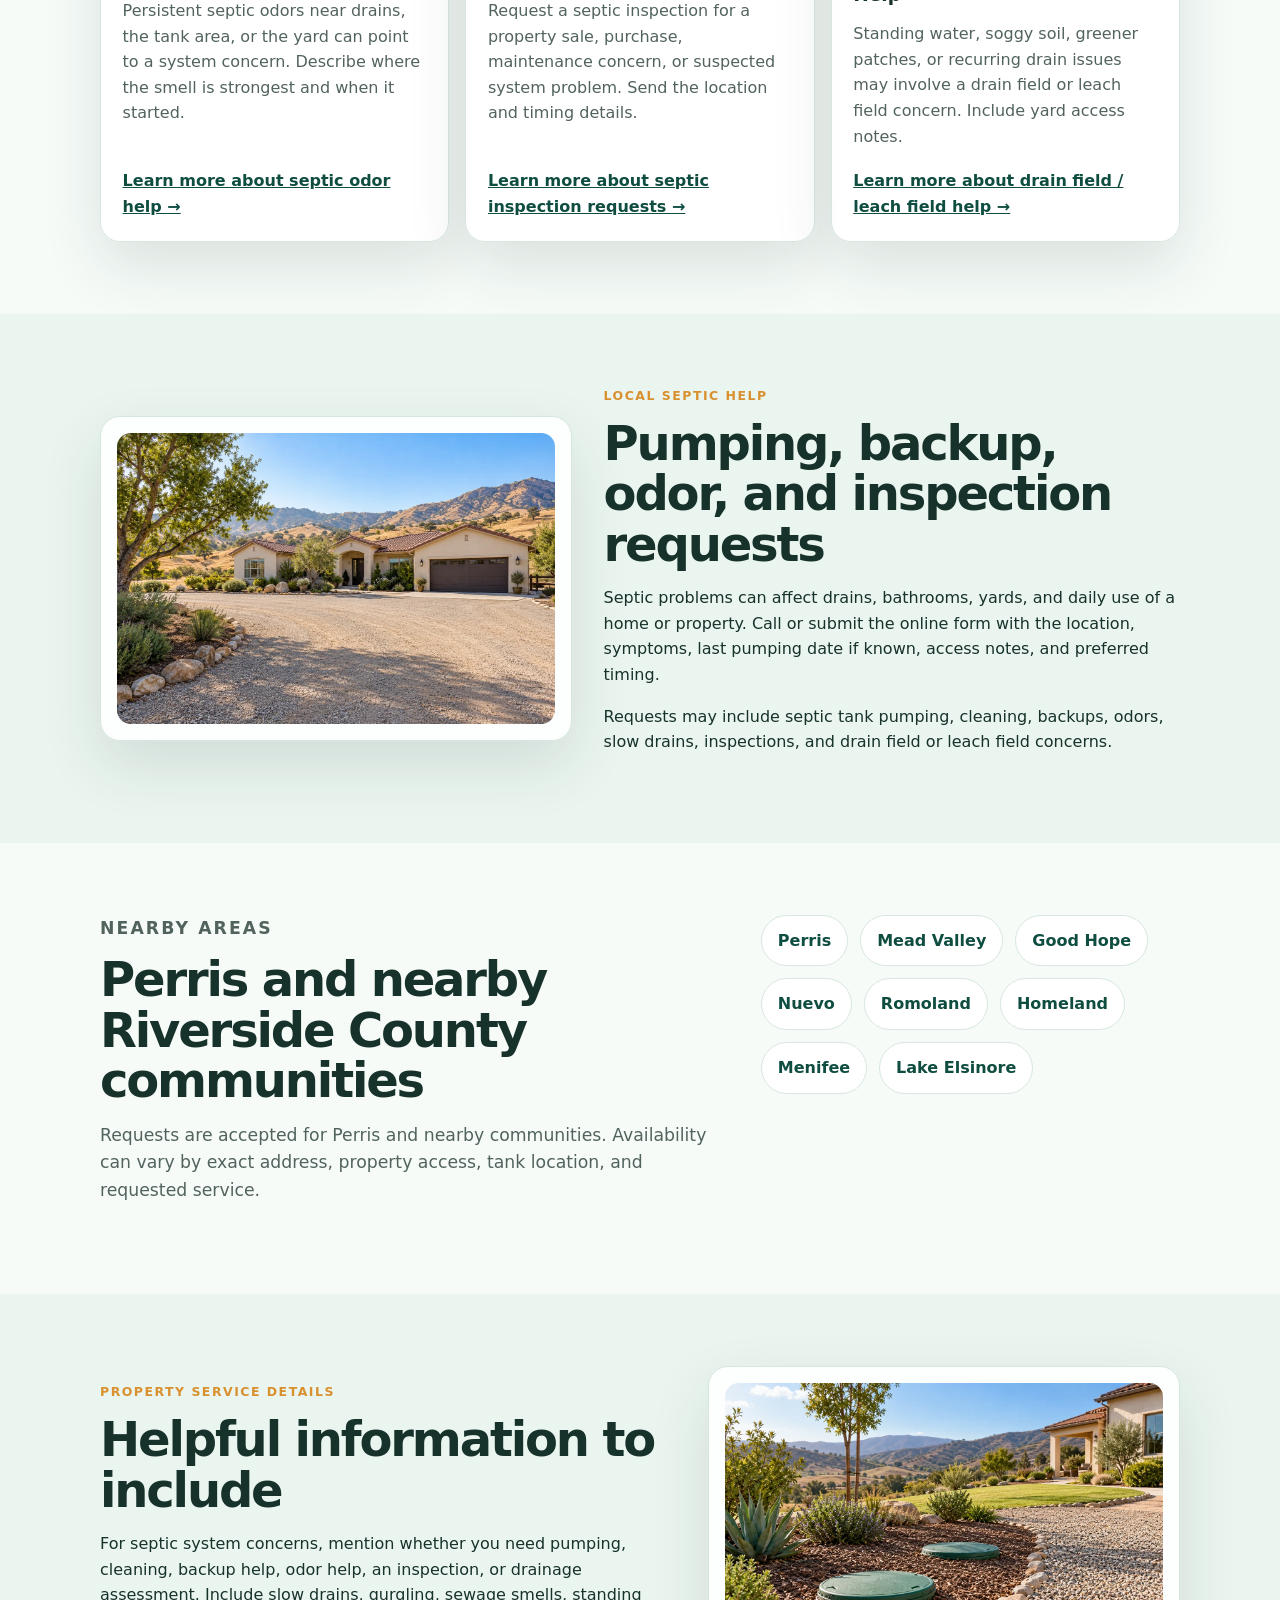
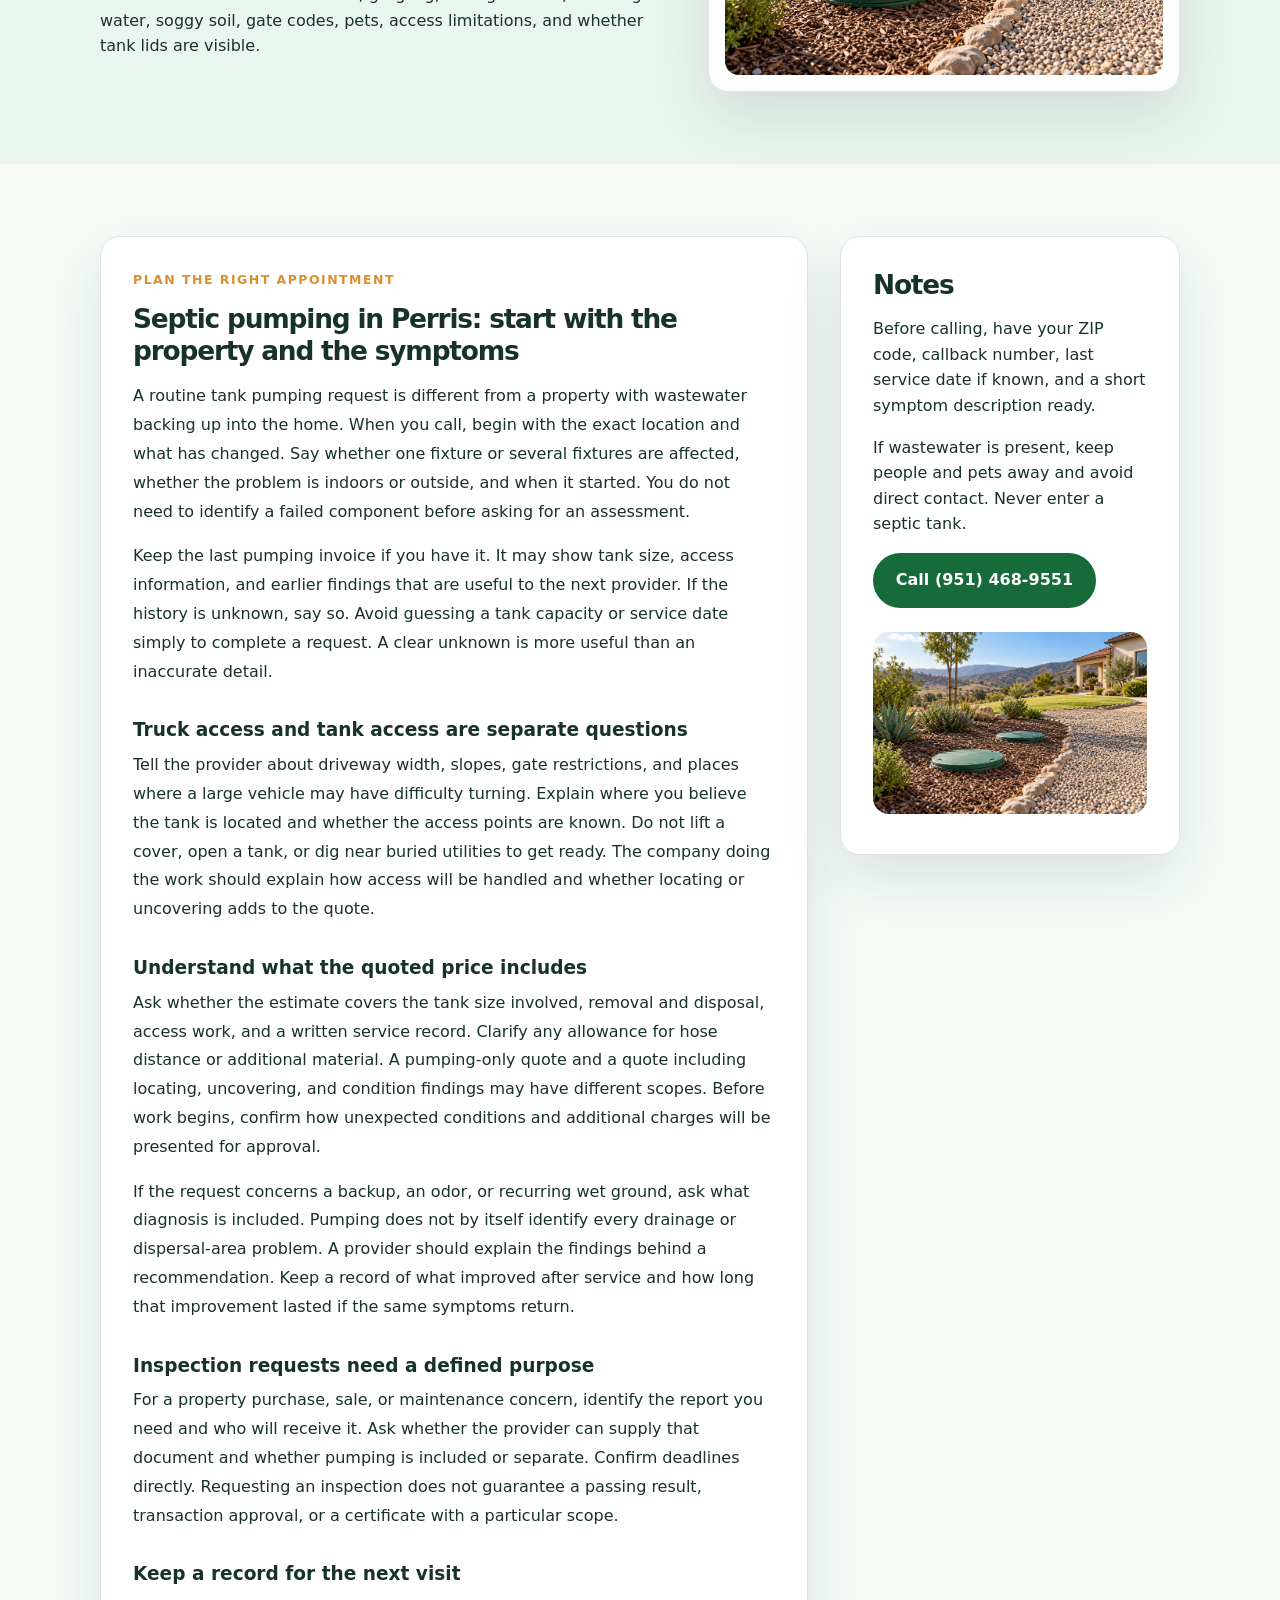
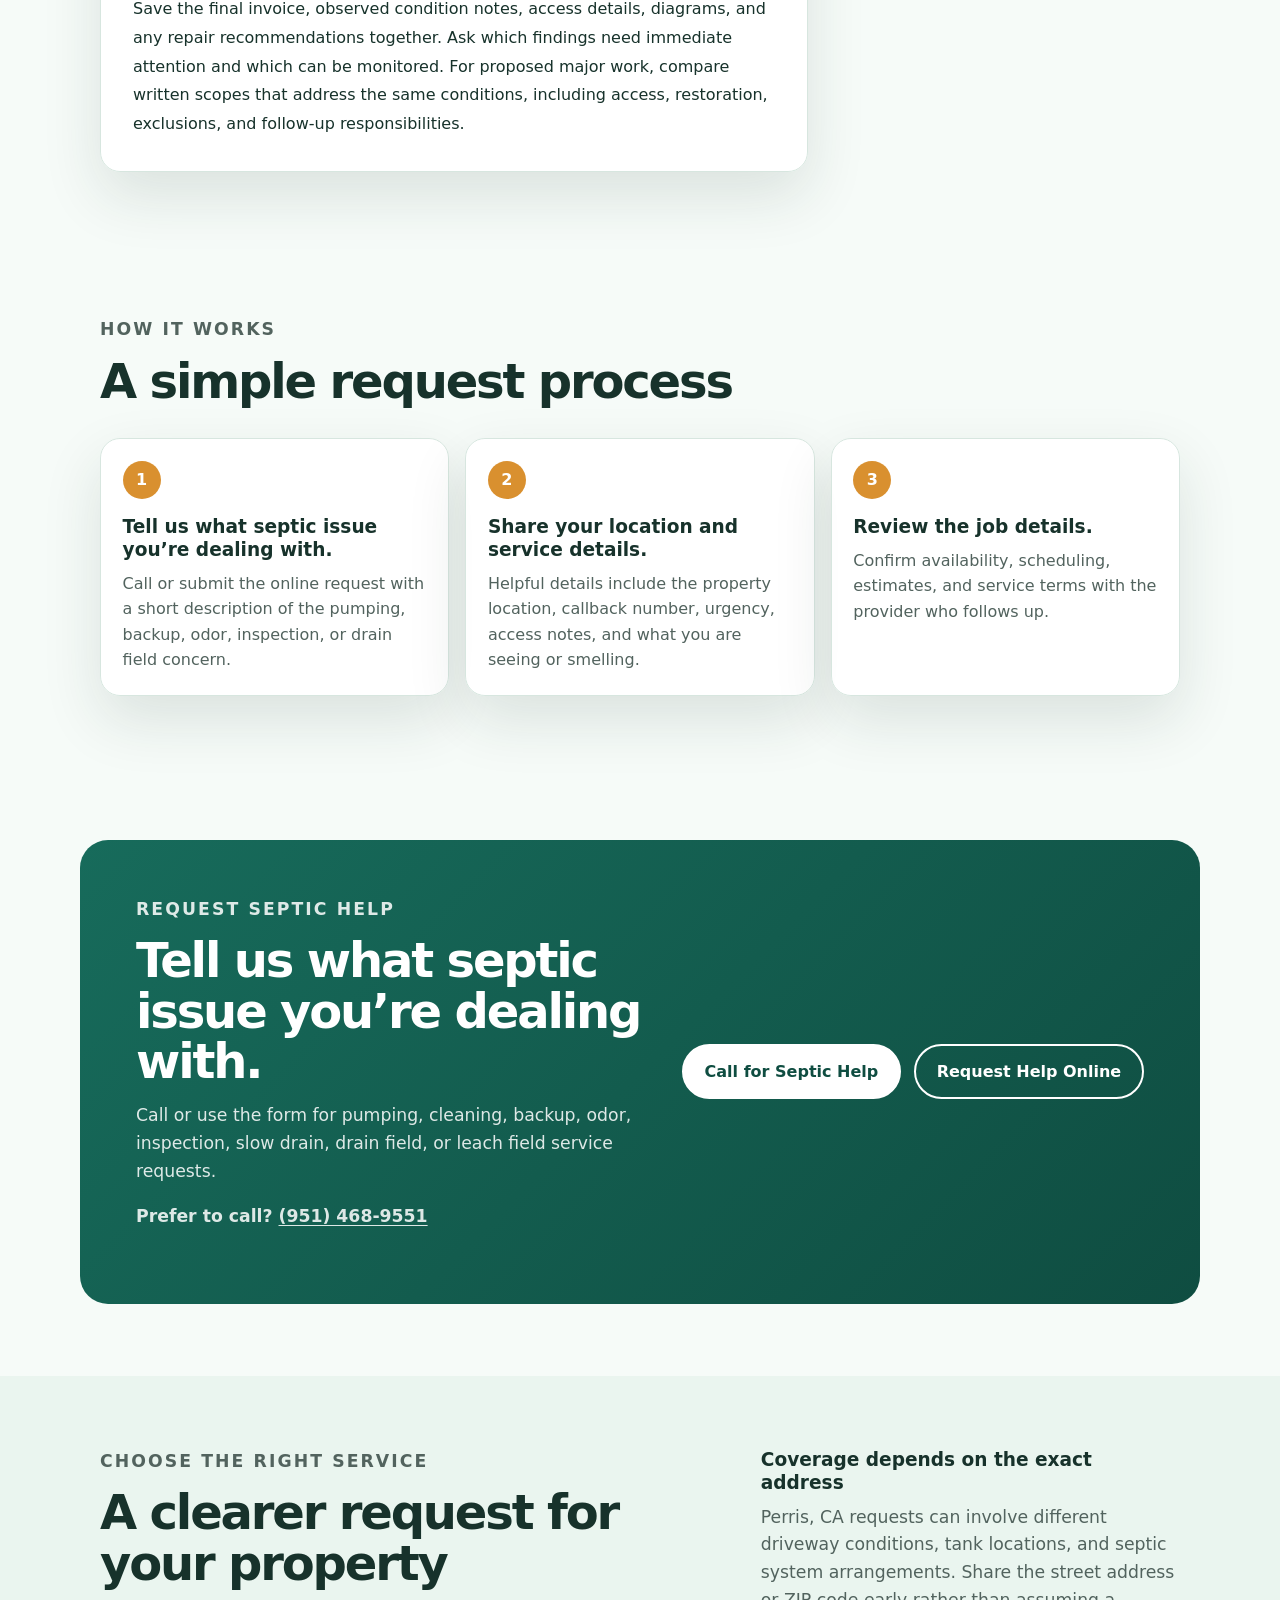
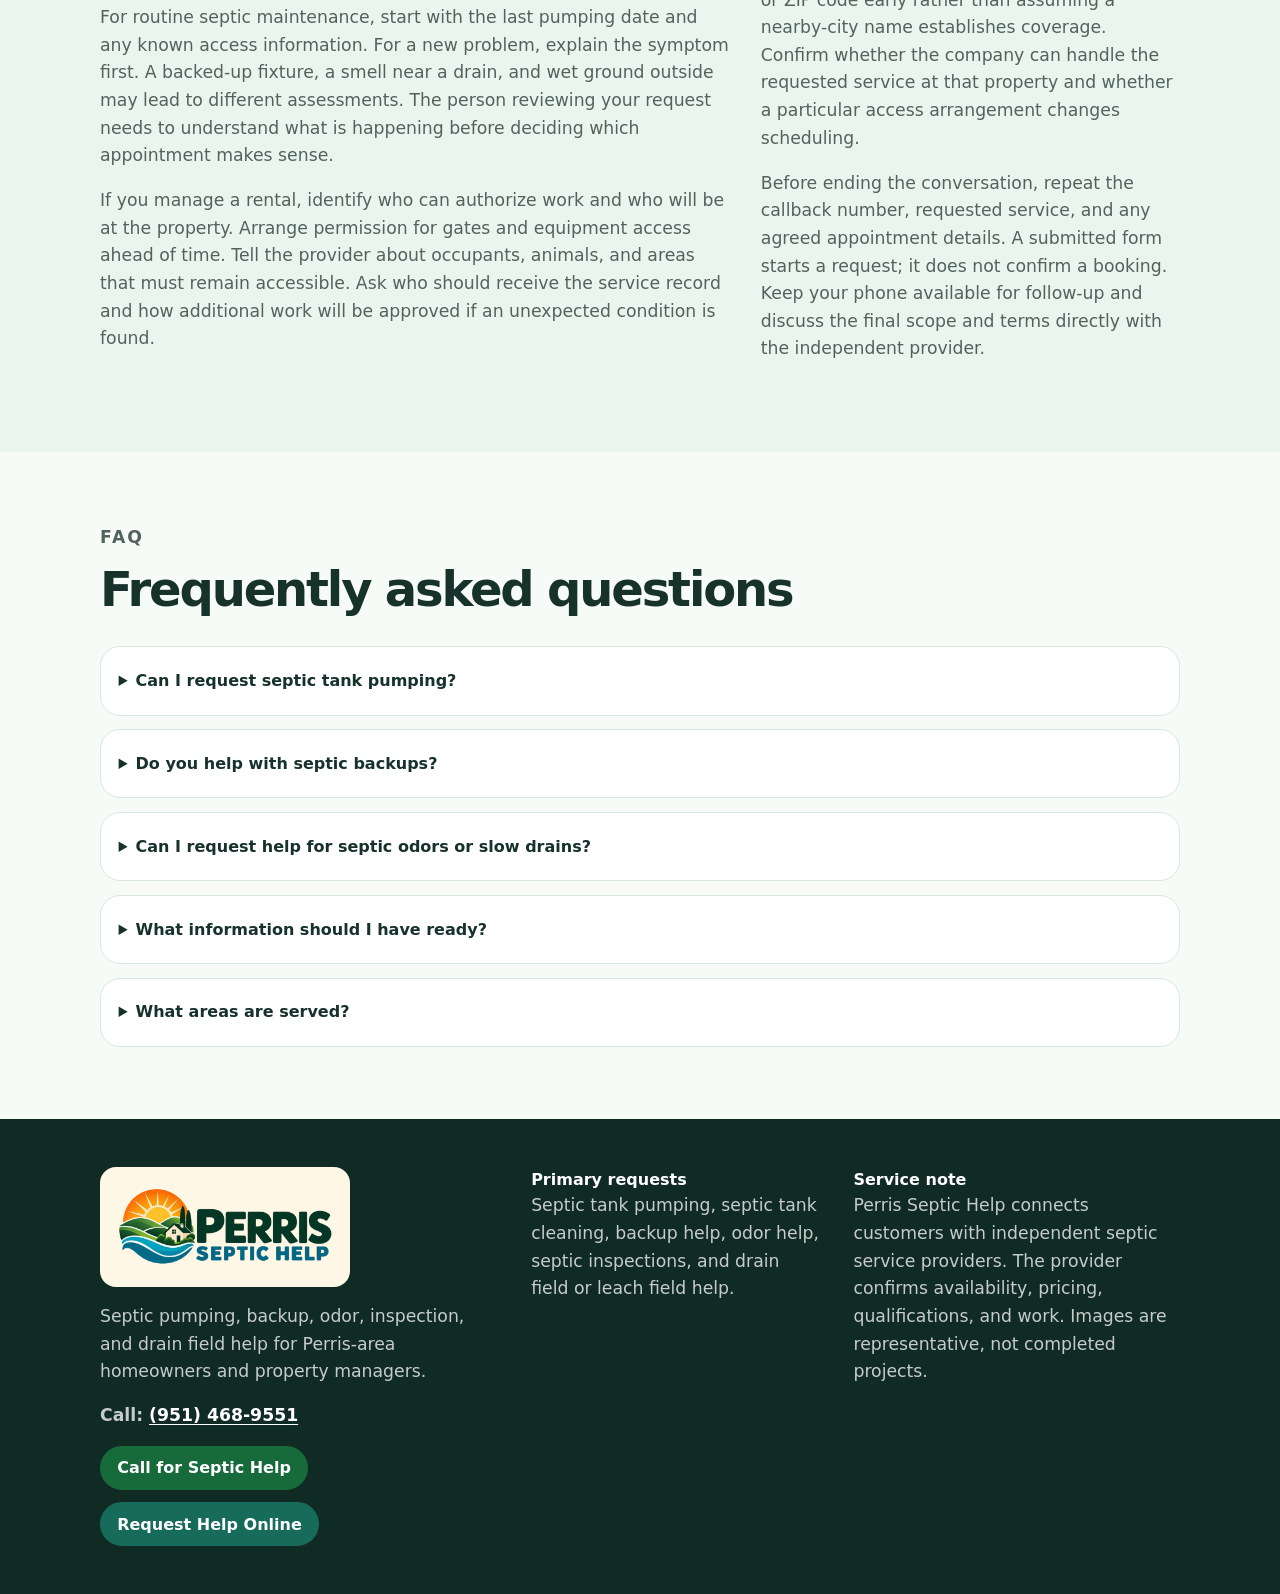
==== commit 96746a3d: "Align homepage title and headings with POP septic service brief" ====
--- a/index.html
+++ b/index.html
@@ -3,10 +3,10 @@
 <head>
   <meta charset="utf-8">
   <meta name="viewport" content="width=device-width, initial-scale=1">
-  <title>Perris Septic Help | Septic Tank Pumping & Service Requests</title>
+  <title>Septic Service Perris CA | Perris Septic Help</title>
   <meta name="description" content="Need septic tank service help in Perris, CA? Request help for septic pumping, backups, odors, inspections, drain field issues, and local septic service needs.">
   <link rel="canonical" href="https://www.perrisseptichelp.com/">
-  <meta property="og:title" content="Perris Septic Help | Septic Tank Pumping & Service Requests">
+  <meta property="og:title" content="Septic Service Perris CA | Perris Septic Help">
   <meta property="og:description" content="Request septic tank pumping, septic backup help, odor support, inspections, and drain field service help in Perris, CA and nearby areas.">
   <meta property="og:type" content="website">
   <meta property="og:url" content="https://www.perrisseptichelp.com/">
@@ -32,7 +32,7 @@
     <div class="container hero-grid">
       <div class="hero-copy">
         <img class="hero-property" src="/assets/property.webp" width="1536" height="1024" alt="Representative Perris-area home with driveway access" fetchpriority="high"><p class="eyebrow" data-service-eyebrow>Perris septic service requests</p>
-        <h1 data-hero-title>Septic Tank Pumping & Service Requests in Perris, CA</h1>
+        <h1 data-hero-title>Septic Service Perris CA</h1>
         <p class="hero-text" data-hero-text>Septic backup, odors, slow drains, or tank pumping needed? Call or submit a request for septic service help in Perris and nearby areas.</p>
         <div class="hero-actions"><a class="button button-call" data-phone-link href="tel:+19514689551">Call for Septic Help</a><a class="button button-secondary" data-cta-link href="#request-form">Request Help Online</a></div>
         <p class="phone-inline">Prefer to call? <a data-phone-link href="tel:+19514689551" data-phone-display>(951) 468-9551</a></p>
@@ -57,19 +57,19 @@
     </div>
   </section>
 
-  <section class="section section-muted"><div class="container"><h2>Explore Perris septic service guides</h2><nav class="service-tiles" aria-label="Septic service guides"><a class="service-tile tone-0" href="/septic-tank-pumping-perris-ca/"><span class="tile-symbol" aria-hidden="true"><svg viewBox="0 0 56 60" fill="none" stroke="currentColor" stroke-width="3" stroke-linecap="round" stroke-linejoin="round"><path d="M4 18h27v21H4zM31 25h13l9 10v4H31z"/><circle cx="14" cy="42" r="6"/><circle cx="43" cy="42" r="6"/><path d="M10 11h15v7M37 29h7l5 6H37z"/></svg></span><strong>Tank Pumping</strong><span>Explore service →</span></a><a class="service-tile tone-1" href="/septic-backup-help-perris-ca/"><span class="tile-symbol" aria-hidden="true"><svg viewBox="0 0 56 60" fill="none" stroke="currentColor" stroke-width="3" stroke-linecap="round" stroke-linejoin="round"><path d="M28 5C22 17 12 25 12 35a16 16 0 0 0 32 0C44 25 34 17 28 5z"/><path d="M20 37q0 8 8 8"/></svg></span><strong>Backup Help</strong><span>Explore service →</span></a><a class="service-tile tone-2" href="/septic-odors-slow-drains-perris-ca/"><span class="tile-symbol" aria-hidden="true"><svg viewBox="0 0 56 60" fill="none" stroke="currentColor" stroke-width="3" stroke-linecap="round" stroke-linejoin="round"><path d="M5 15h30a9 9 0 0 1 0 18H17a8 8 0 0 0 0 16h34M7 7v16m43 18v16"/></svg></span><strong>Odors & Slow Drains</strong><span>Explore service →</span></a><a class="service-tile tone-3" href="/septic-inspection-perris-ca/"><span class="tile-symbol" aria-hidden="true"><svg viewBox="0 0 56 60" fill="none" stroke="currentColor" stroke-width="3" stroke-linecap="round" stroke-linejoin="round"><circle cx="24" cy="24" r="16"/><path d="m36 36 15 15M16 24l6 6 11-13"/></svg></span><strong>Inspections</strong><span>Explore service →</span></a><a class="service-tile tone-0" href="/drain-field-help-perris-ca/"><span class="tile-symbol" aria-hidden="true"><svg viewBox="0 0 56 60" fill="none" stroke="currentColor" stroke-width="3" stroke-linecap="round" stroke-linejoin="round"><path d="m4 28 24-21 24 21M11 25v26h34V25M22 51V35h12v16M3 55h50"/></svg></span><strong>Drain Fields</strong><span>Explore service →</span></a><a class="service-tile tone-1" href="/septic-pumping-cost-perris-ca/"><span class="tile-symbol" aria-hidden="true"><svg viewBox="0 0 56 60" fill="none" stroke="currentColor" stroke-width="3" stroke-linecap="round" stroke-linejoin="round"><rect x="10" y="5" width="36" height="48" rx="5"/><path d="M17 13h22v10H17zm1 19h3m8 0h3m7 0h1M18 42h3m8 0h3m7 0h1"/></svg></span><strong>Cost Questions</strong><span>Explore service →</span></a></nav></div></section><section class="section" id="services"><div class="container"><div class="section-heading"><p class="eyebrow">Services</p><h2>Septic help for Perris-area properties</h2><p>Choose the issue that best matches what is happening at the property.</p></div><div class="cards" data-problems></div></div></section>
+  <section class="section section-muted"><div class="container"><h2>Explore local service guides</h2><nav class="service-tiles" aria-label="Septic service guides"><a class="service-tile tone-0" href="/septic-tank-pumping-perris-ca/"><span class="tile-symbol" aria-hidden="true"><svg viewBox="0 0 56 60" fill="none" stroke="currentColor" stroke-width="3" stroke-linecap="round" stroke-linejoin="round"><path d="M4 18h27v21H4zM31 25h13l9 10v4H31z"/><circle cx="14" cy="42" r="6"/><circle cx="43" cy="42" r="6"/><path d="M10 11h15v7M37 29h7l5 6H37z"/></svg></span><strong>Tank Pumping</strong><span>Explore service →</span></a><a class="service-tile tone-1" href="/septic-backup-help-perris-ca/"><span class="tile-symbol" aria-hidden="true"><svg viewBox="0 0 56 60" fill="none" stroke="currentColor" stroke-width="3" stroke-linecap="round" stroke-linejoin="round"><path d="M28 5C22 17 12 25 12 35a16 16 0 0 0 32 0C44 25 34 17 28 5z"/><path d="M20 37q0 8 8 8"/></svg></span><strong>Backup Help</strong><span>Explore service →</span></a><a class="service-tile tone-2" href="/septic-odors-slow-drains-perris-ca/"><span class="tile-symbol" aria-hidden="true"><svg viewBox="0 0 56 60" fill="none" stroke="currentColor" stroke-width="3" stroke-linecap="round" stroke-linejoin="round"><path d="M5 15h30a9 9 0 0 1 0 18H17a8 8 0 0 0 0 16h34M7 7v16m43 18v16"/></svg></span><strong>Odors & Slow Drains</strong><span>Explore service →</span></a><a class="service-tile tone-3" href="/septic-inspection-perris-ca/"><span class="tile-symbol" aria-hidden="true"><svg viewBox="0 0 56 60" fill="none" stroke="currentColor" stroke-width="3" stroke-linecap="round" stroke-linejoin="round"><circle cx="24" cy="24" r="16"/><path d="m36 36 15 15M16 24l6 6 11-13"/></svg></span><strong>Inspections</strong><span>Explore service →</span></a><a class="service-tile tone-0" href="/drain-field-help-perris-ca/"><span class="tile-symbol" aria-hidden="true"><svg viewBox="0 0 56 60" fill="none" stroke="currentColor" stroke-width="3" stroke-linecap="round" stroke-linejoin="round"><path d="m4 28 24-21 24 21M11 25v26h34V25M22 51V35h12v16M3 55h50"/></svg></span><strong>Drain Fields</strong><span>Explore service →</span></a><a class="service-tile tone-1" href="/septic-pumping-cost-perris-ca/"><span class="tile-symbol" aria-hidden="true"><svg viewBox="0 0 56 60" fill="none" stroke="currentColor" stroke-width="3" stroke-linecap="round" stroke-linejoin="round"><rect x="10" y="5" width="36" height="48" rx="5"/><path d="M17 13h22v10H17zm1 19h3m8 0h3m7 0h1M18 42h3m8 0h3m7 0h1"/></svg></span><strong>Cost Questions</strong><span>Explore service →</span></a></nav></div></section><section class="section" id="services"><div class="container"><div class="section-heading"><p class="eyebrow">Services</p><h2>Septic services for Perris-area properties</h2><p>Choose the issue that best matches what is happening at the property.</p></div><div class="cards" data-problems></div></div></section>
 
   <section class="section section-muted"><div class="container content-grid"><div class="image-panel"><img src="assets/property.webp" alt="Representative rural Southern California home with a gravel driveway"></div><div><p class="eyebrow">Local septic help</p><h2>Pumping, backup, odor, and inspection requests</h2><p>Septic problems can affect drains, bathrooms, yards, and daily use of a home or property. Call or submit the online form with the location, symptoms, last pumping date if known, access notes, and preferred timing.</p><p>Requests may include septic tank pumping, cleaning, backups, odors, slow drains, inspections, and drain field or leach field concerns.</p></div></div></section>
 
   <section class="section" id="areas"><div class="container split"><div><p class="eyebrow">Nearby areas</p><h2>Perris and nearby Riverside County communities</h2><p>Requests are accepted for Perris and nearby communities. Availability can vary by exact address, property access, tank location, and requested service.</p></div><div class="area-list" data-service-areas></div></div></section>
 
-  <section class="section section-muted"><div class="container content-grid reverse"><div><p class="eyebrow">Property service details</p><h2>Helpful information to include</h2><p>Mention whether you need pumping, cleaning, backup help, odor help, an inspection, or drain field service. Include slow drains, gurgling, sewage smells, standing water, soggy soil, gate codes, pets, access limitations, and whether tank lids are visible.</p></div><div class="image-panel"><img src="assets/yard.webp" alt="Representative yard with closed septic access lids"></div></div></section>
+  <section class="section section-muted"><div class="container content-grid reverse"><div><p class="eyebrow">Property service details</p><h2>Helpful information to include</h2><p>For septic system concerns, mention whether you need pumping, cleaning, backup help, odor help, an inspection, or drainage assessment. Include slow drains, gurgling, sewage smells, standing water, soggy soil, gate codes, pets, access limitations, and whether tank lids are visible.</p></div><div class="image-panel"><img src="assets/yard.webp" alt="Representative yard with closed septic access lids"></div></div></section>
 
-  <section class="section"><div class="container article-layout"><article class="article-card"><p class="eyebrow">Plan the right appointment</p><h2>Septic pumping in Perris: start with the property and the symptoms</h2><p>A routine tank pumping request is different from a property with wastewater backing up into the home. When you call, begin with the exact location and what has changed. Say whether one fixture or several fixtures are affected, whether the problem is indoors or outside, and when it started. You do not need to identify a failed component before asking for an assessment.</p><p>Keep the last pumping invoice if you have it. It may show tank size, access information, and earlier findings that are useful to the next provider. If the history is unknown, say so. Avoid guessing a tank capacity or service date simply to complete a request. A clear unknown is more useful than an inaccurate detail.</p><h3>Truck access and tank access are separate questions</h3><p>Tell the provider about driveway width, slopes, gate restrictions, and places where a large vehicle may have difficulty turning. Explain where you believe the tank is located and whether the access points are known. Do not lift a cover, open a tank, or dig near buried utilities to get ready. The company doing the work should explain how access will be handled and whether locating or uncovering adds to the quote.</p><h3>Understand what the quoted price includes</h3><p>Ask whether the estimate covers the tank size involved, removal and disposal, access work, and a written service record. Clarify any allowance for hose distance or additional material. A pumping-only quote and a quote including locating, uncovering, and condition findings may have different scopes. Before work begins, confirm how unexpected conditions and additional charges will be presented for approval.</p><p>If the request concerns a backup, an odor, or recurring wet ground, ask what diagnosis is included. Pumping does not by itself identify every drainage or dispersal-area problem. A provider should explain the findings behind a recommendation. Keep a record of what improved after service and how long that improvement lasted if the same symptoms return.</p><h3>Inspection requests need a defined purpose</h3><p>For a property purchase, sale, or maintenance concern, identify the report you need and who will receive it. Ask whether the provider can supply that document and whether pumping is included or separate. Confirm deadlines directly. Requesting an inspection does not guarantee a passing result, transaction approval, or a certificate with a particular scope.</p><h3>Keep a record for the next visit</h3><p>Save the final invoice, observed condition notes, access details, diagrams, and any repair recommendations together. Ask which findings need immediate attention and which can be monitored. For proposed major work, compare written scopes that address the same conditions, including access, restoration, exclusions, and follow-up responsibilities.</p></article><aside class="sidebar-card"><h2>Notes</h2><p>Before calling, have your ZIP code, callback number, last service date if known, and a short symptom description ready.</p><p>If wastewater is present, keep people and pets away and avoid direct contact. Never enter a septic tank.</p><a class="button button-call" href="tel:+19514689551">Call (951) 468-9551</a><img class="notes-photo" src="/assets/yard.webp" width="1536" height="1024" loading="lazy" alt="Representative closed septic access lids in a rural yard"></aside></div></section><section class="section" id="how-it-works"><div class="container"><div class="section-heading"><p class="eyebrow">How It Works</p><h2>A simple septic service request process</h2></div><div class="steps" data-steps></div></div></section>
+  <section class="section"><div class="container article-layout"><article class="article-card"><p class="eyebrow">Plan the right appointment</p><h2>Septic pumping in Perris: start with the property and the symptoms</h2><p>A routine tank pumping request is different from a property with wastewater backing up into the home. When you call, begin with the exact location and what has changed. Say whether one fixture or several fixtures are affected, whether the problem is indoors or outside, and when it started. You do not need to identify a failed component before asking for an assessment.</p><p>Keep the last pumping invoice if you have it. It may show tank size, access information, and earlier findings that are useful to the next provider. If the history is unknown, say so. Avoid guessing a tank capacity or service date simply to complete a request. A clear unknown is more useful than an inaccurate detail.</p><h3>Truck access and tank access are separate questions</h3><p>Tell the provider about driveway width, slopes, gate restrictions, and places where a large vehicle may have difficulty turning. Explain where you believe the tank is located and whether the access points are known. Do not lift a cover, open a tank, or dig near buried utilities to get ready. The company doing the work should explain how access will be handled and whether locating or uncovering adds to the quote.</p><h3>Understand what the quoted price includes</h3><p>Ask whether the estimate covers the tank size involved, removal and disposal, access work, and a written service record. Clarify any allowance for hose distance or additional material. A pumping-only quote and a quote including locating, uncovering, and condition findings may have different scopes. Before work begins, confirm how unexpected conditions and additional charges will be presented for approval.</p><p>If the request concerns a backup, an odor, or recurring wet ground, ask what diagnosis is included. Pumping does not by itself identify every drainage or dispersal-area problem. A provider should explain the findings behind a recommendation. Keep a record of what improved after service and how long that improvement lasted if the same symptoms return.</p><h3>Inspection requests need a defined purpose</h3><p>For a property purchase, sale, or maintenance concern, identify the report you need and who will receive it. Ask whether the provider can supply that document and whether pumping is included or separate. Confirm deadlines directly. Requesting an inspection does not guarantee a passing result, transaction approval, or a certificate with a particular scope.</p><h3>Keep a record for the next visit</h3><p>Save the final invoice, observed condition notes, access details, diagrams, and any repair recommendations together. Ask which findings need immediate attention and which can be monitored. For proposed major work, compare written scopes that address the same conditions, including access, restoration, exclusions, and follow-up responsibilities.</p></article><aside class="sidebar-card"><h2>Notes</h2><p>Before calling, have your ZIP code, callback number, last service date if known, and a short symptom description ready.</p><p>If wastewater is present, keep people and pets away and avoid direct contact. Never enter a septic tank.</p><a class="button button-call" href="tel:+19514689551">Call (951) 468-9551</a><img class="notes-photo" src="/assets/yard.webp" width="1536" height="1024" loading="lazy" alt="Representative closed septic access lids in a rural yard"></aside></div></section><section class="section" id="how-it-works"><div class="container"><div class="section-heading"><p class="eyebrow">How It Works</p><h2>A simple request process</h2></div><div class="steps" data-steps></div></div></section>
 
   <section class="cta-section" id="request-help"><div class="container cta-panel"><div><p class="eyebrow">Request septic help</p><h2>Tell us what septic issue you’re dealing with.</h2><p>Call or use the form for pumping, cleaning, backup, odor, inspection, slow drain, drain field, or leach field service requests.</p><p class="cta-phone-note">Prefer to call? <a data-phone-link href="tel:+19514689551" data-phone-display>(951) 468-9551</a></p></div><div class="cta-actions"><a class="button button-light" data-phone-link href="tel:+19514689551">Call for Septic Help</a><a class="button button-light button-outline-light" data-cta-link href="#request-form">Request Help Online</a></div></div></section>
 
-  <section class="section section-muted"><div class="container split"><div><p class="eyebrow">Choose the right service</p><h2>A clearer request for your property</h2><p>For routine service, start with the last pumping date and any known access information. For a new problem, explain the symptom first. A backed-up fixture, a smell near a drain, and wet ground outside may lead to different assessments. The person reviewing your request needs to understand what is happening before deciding which appointment makes sense.</p><p>If you manage a rental, identify who can authorize work and who will be at the property. Arrange permission for gates and equipment access ahead of time. Tell the provider about occupants, animals, and areas that must remain accessible. Ask who should receive the service record and how additional work will be approved if an unexpected condition is found.</p></div><div><h3>Coverage depends on the exact address</h3><p>Perris-area requests can involve different driveway conditions, tank locations, and system arrangements. Share the street address or ZIP code early rather than assuming a nearby-city name establishes coverage. Confirm whether the company can handle the requested service at that property and whether a particular access arrangement changes scheduling.</p><p>Before ending the conversation, repeat the callback number, requested service, and any agreed appointment details. A submitted form starts a request; it does not confirm a booking. Keep your phone available for follow-up and discuss the final scope and terms directly with the independent provider.</p></div></div></section><section class="section" id="faq"><div class="container"><div class="section-heading"><p class="eyebrow">FAQ</p><h2>Frequently asked questions</h2></div><div class="faq-list" data-faq></div></div></section>
+  <section class="section section-muted"><div class="container split"><div><p class="eyebrow">Choose the right service</p><h2>A clearer request for your property</h2><p>For routine septic maintenance, start with the last pumping date and any known access information. For a new problem, explain the symptom first. A backed-up fixture, a smell near a drain, and wet ground outside may lead to different assessments. The person reviewing your request needs to understand what is happening before deciding which appointment makes sense.</p><p>If you manage a rental, identify who can authorize work and who will be at the property. Arrange permission for gates and equipment access ahead of time. Tell the provider about occupants, animals, and areas that must remain accessible. Ask who should receive the service record and how additional work will be approved if an unexpected condition is found.</p></div><div><h3>Coverage depends on the exact address</h3><p>Perris, CA requests can involve different driveway conditions, tank locations, and septic system arrangements. Share the street address or ZIP code early rather than assuming a nearby-city name establishes coverage. Confirm whether the company can handle the requested service at that property and whether a particular access arrangement changes scheduling.</p><p>Before ending the conversation, repeat the callback number, requested service, and any agreed appointment details. A submitted form starts a request; it does not confirm a booking. Keep your phone available for follow-up and discuss the final scope and terms directly with the independent provider.</p></div></div></section><section class="section" id="faq"><div class="container"><div class="section-heading"><p class="eyebrow">FAQ</p><h2>Frequently asked questions</h2></div><div class="faq-list" data-faq></div></div></section>
 </main>
 <footer class="site-footer"><div class="container footer-grid"><div><img class="footer-logo" src="/assets/logo.webp" width="280" height="118" alt="Perris Septic Help"><p data-footer-description>Septic pumping, backup, odor, inspection, and drain field help for Perris-area homeowners and property managers.</p><p class="footer-phone">Call: <a data-phone-link href="tel:+19514689551" data-phone-display>(951) 468-9551</a></p><div class="footer-actions"><a class="button button-small button-call" data-phone-link href="tel:+19514689551">Call for Septic Help</a><a class="button button-small" data-cta-link href="#request-form">Request Help Online</a></div></div><div><strong>Primary requests</strong><p>Septic tank pumping, septic tank cleaning, backup help, odor help, septic inspections, and drain field or leach field help.</p></div><div><strong>Service note</strong><p class="small" data-disclaimer>Perris Septic Help connects customers with independent septic service providers. The provider confirms availability, pricing, qualifications, and work. Images are representative, not completed projects.</p></div></div></footer>
 <script src="config.js"></script><script src="script.js"></script>
